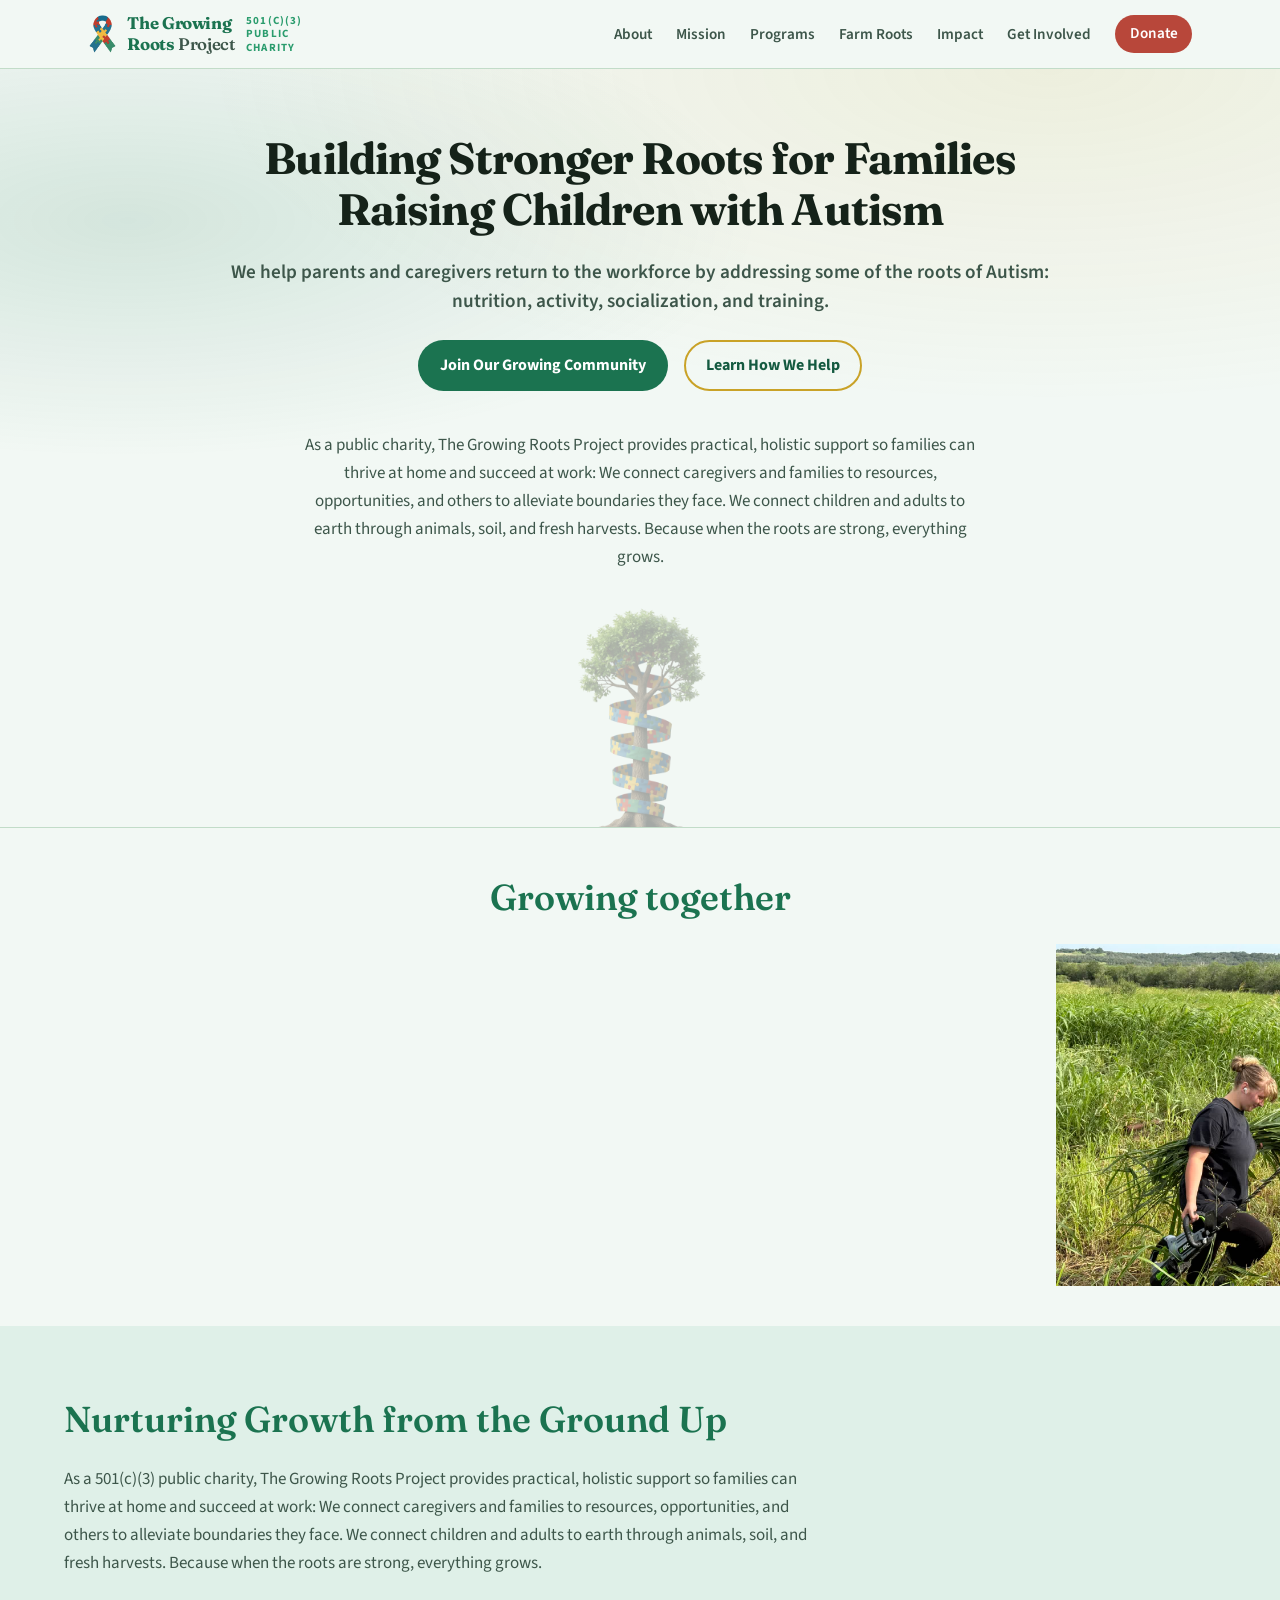
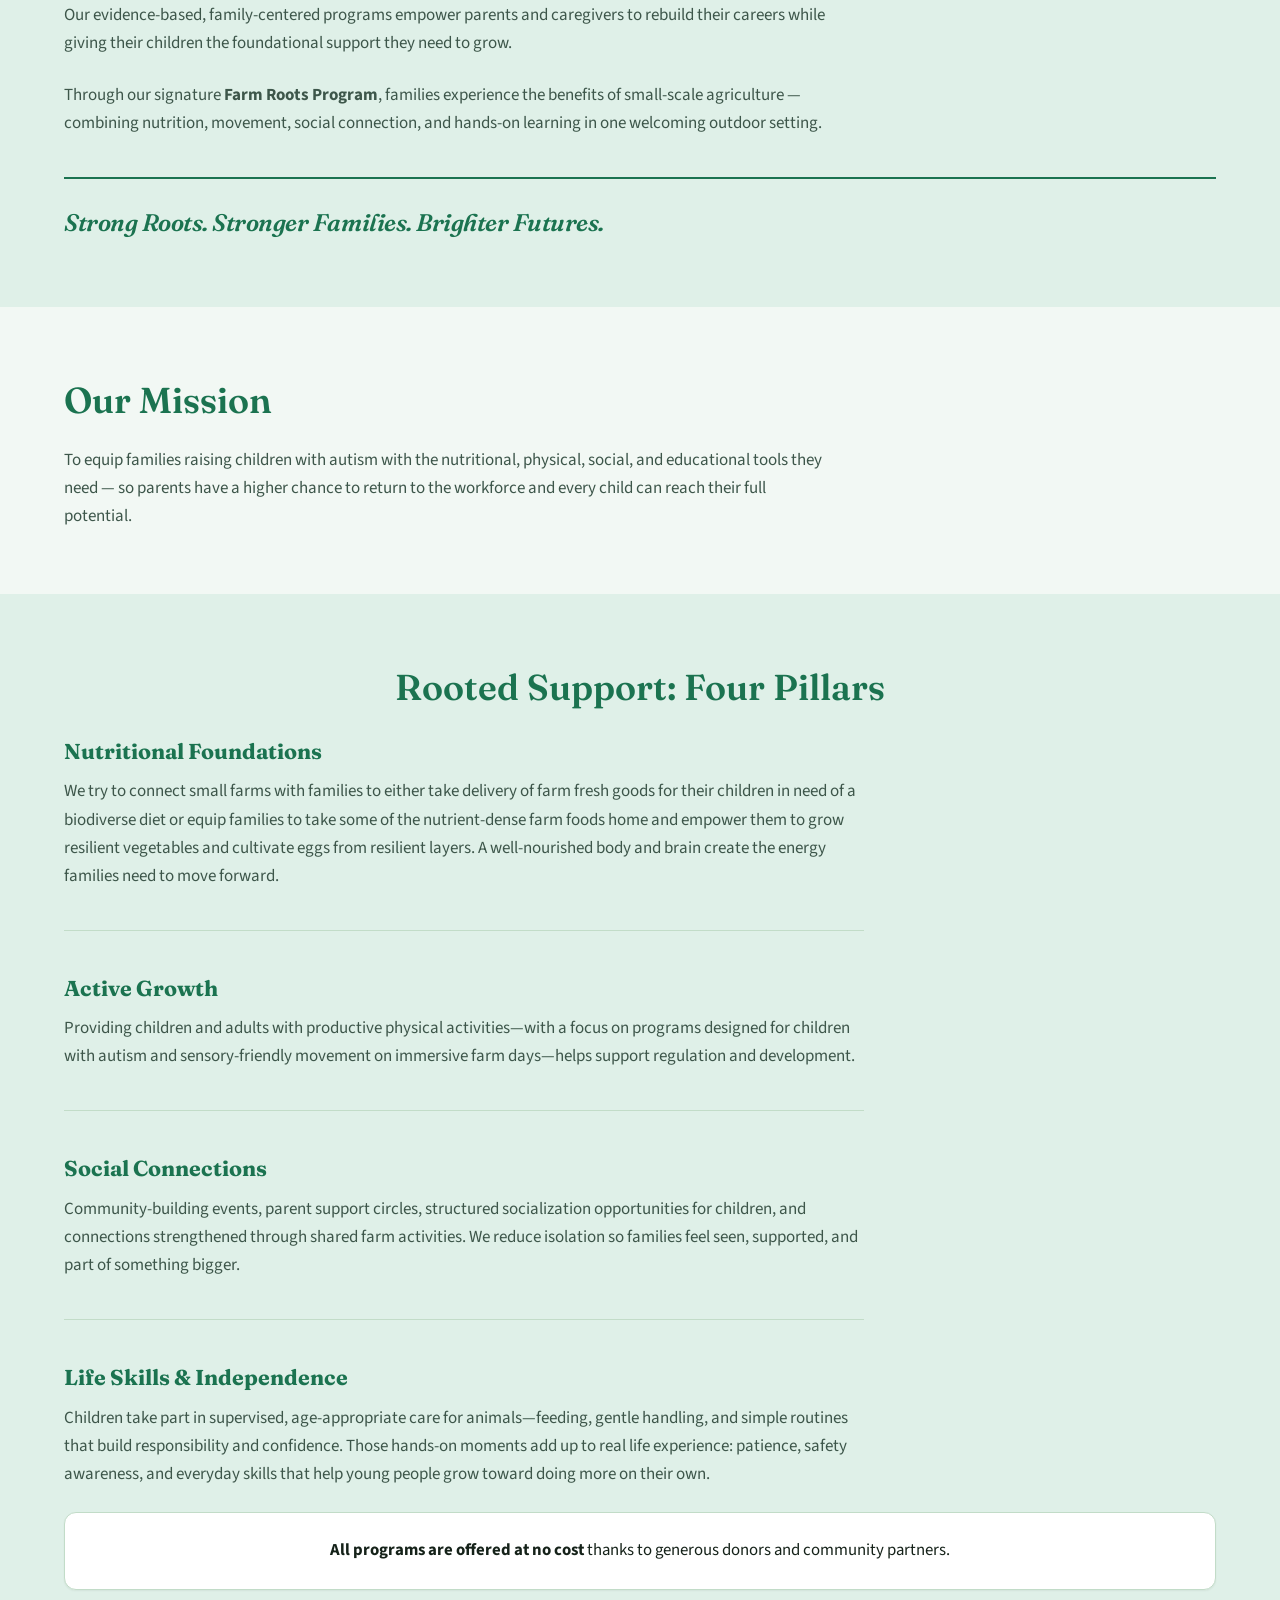
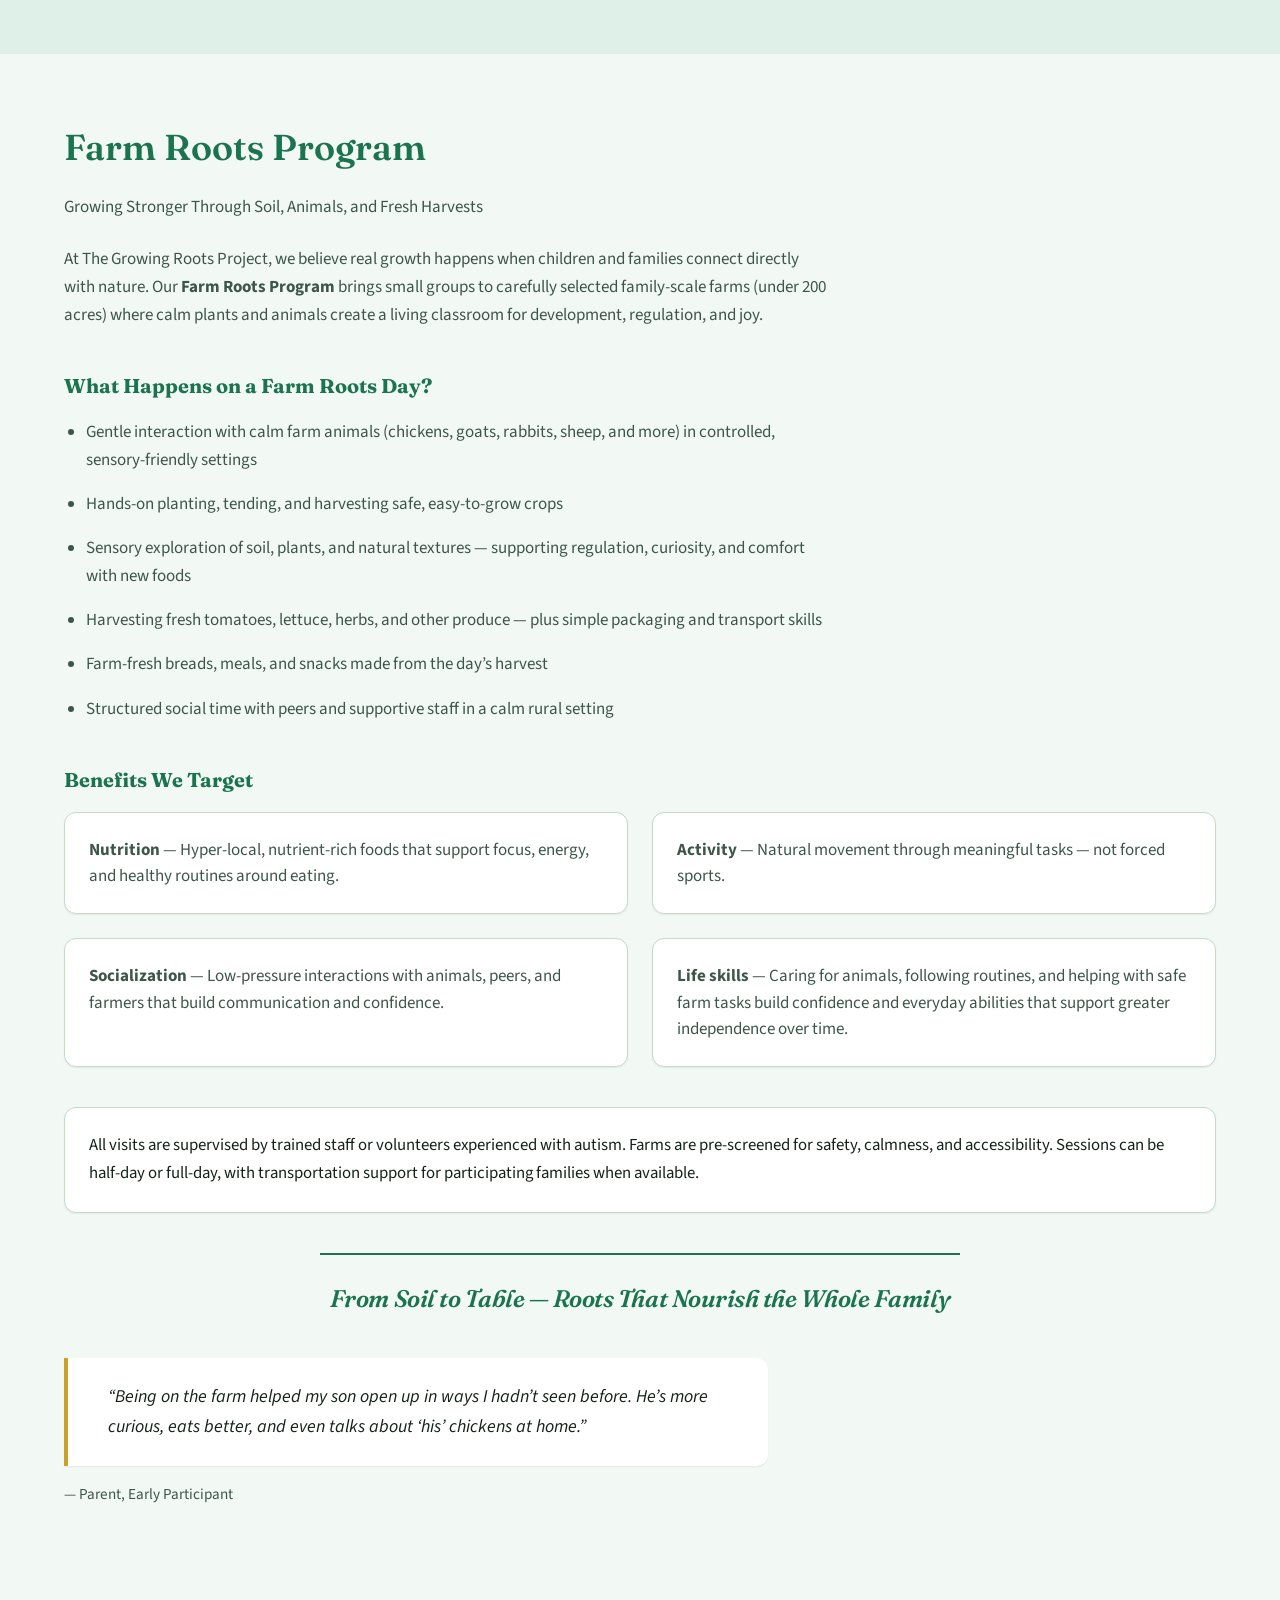
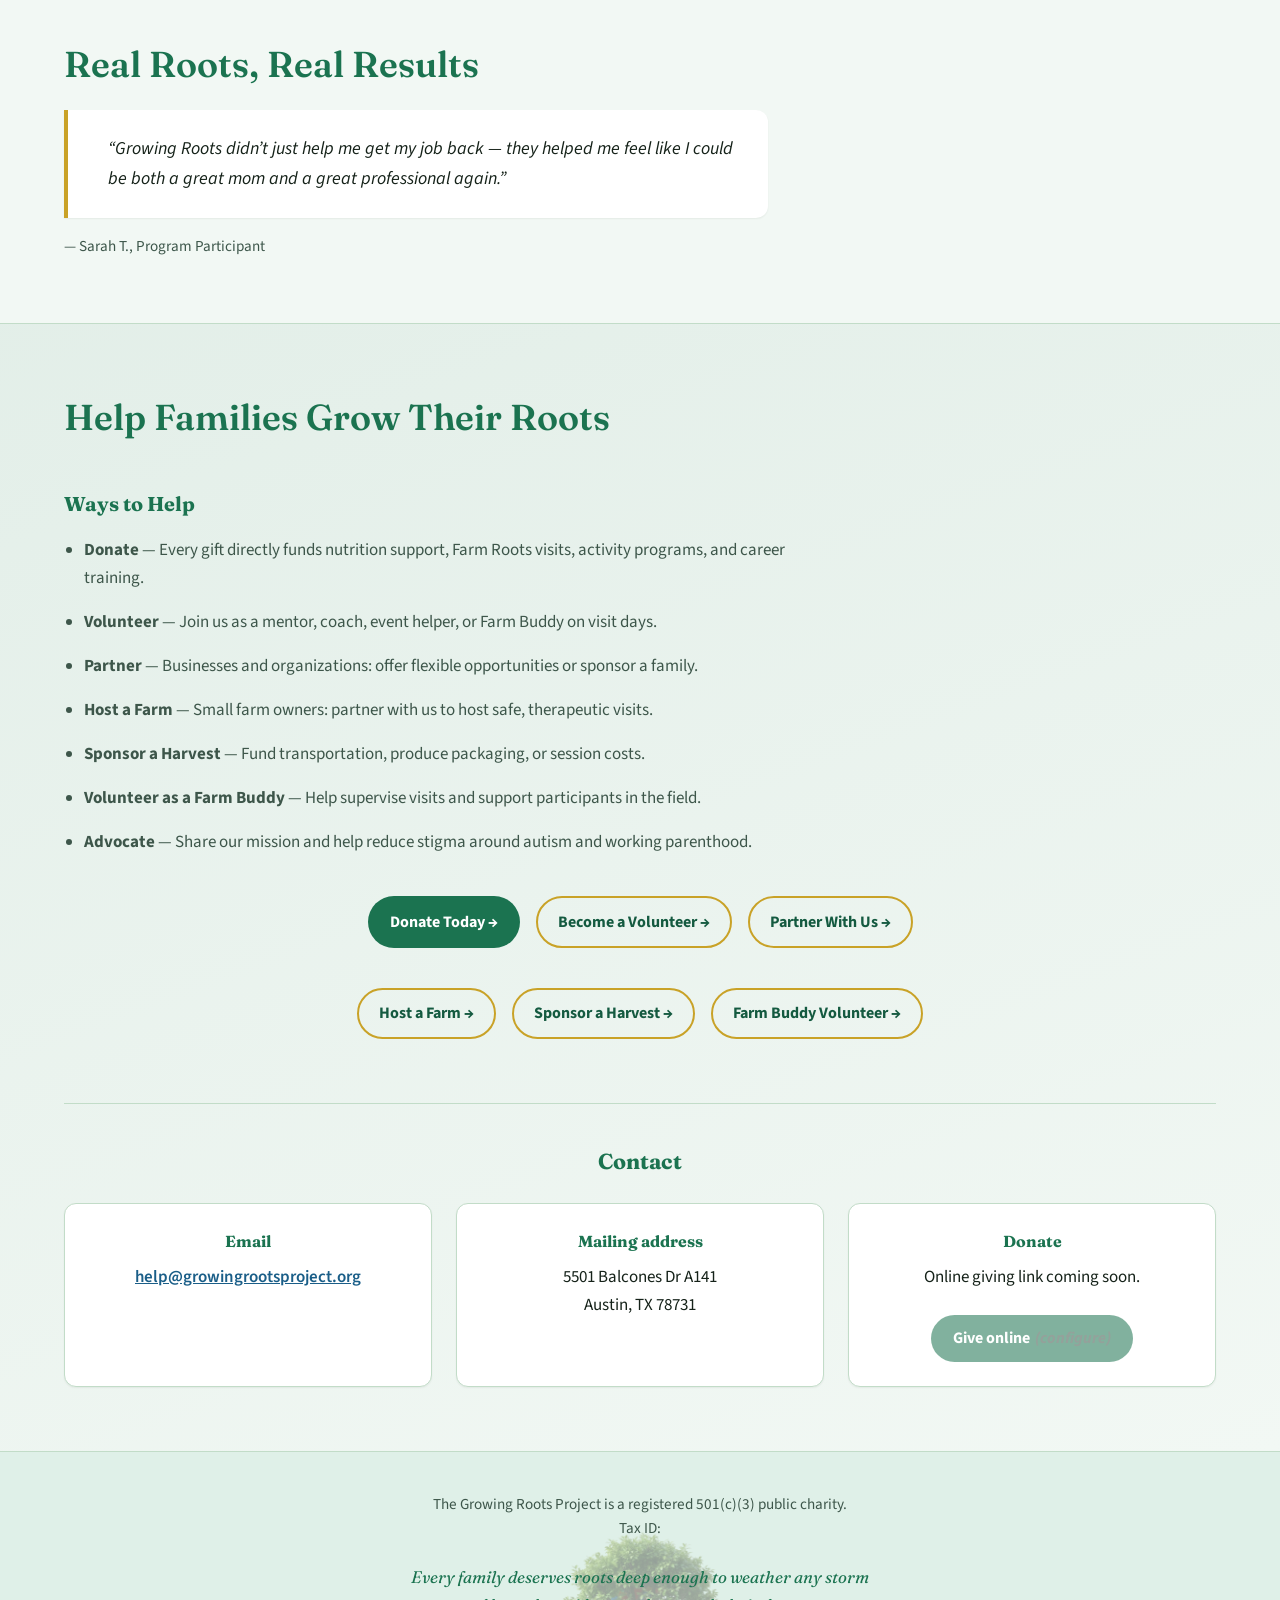
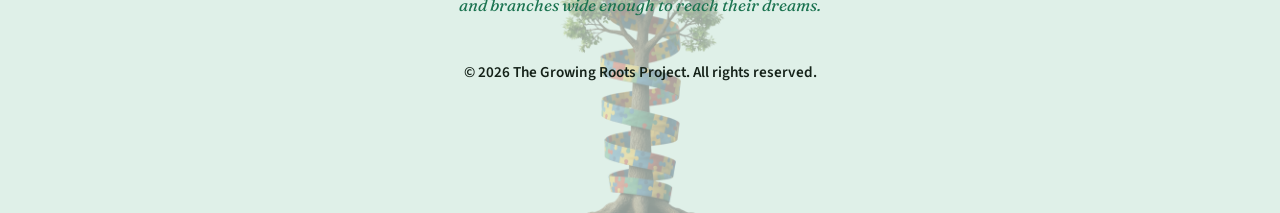
==== index.html @ b2428fd6 "better picture loading" ====
<!DOCTYPE html>
<html lang="en">
<head>
  <meta charset="utf-8">
  <meta name="viewport" content="width=device-width, initial-scale=1">
  <title>The Growing Roots Project — Strong roots for families raising children with autism</title>
  <meta name="description" content="501(c)(3) charity supporting families raising children with autism — workforce reentry, four pillars of care, and our Farm Roots Program on small family farms.">
  <meta property="og:title" content="The Growing Roots Project — Building Stronger Roots for Families">
  <meta property="og:description" content="Practical support for families: nutrition, activity, socialization, training — including Farm Roots days on caring small farms. When roots are strong, everything grows.">
  <meta property="og:type" content="website">
  <meta property="og:url" content="https://growingrootsproject.github.io/">
  <meta property="og:locale" content="en_US">
  <meta property="og:image" content="https://growingrootsproject.github.io/images/autism-awareness-ribbon.png">
  <meta name="twitter:card" content="summary_large_image">
  <meta name="twitter:image" content="https://growingrootsproject.github.io/images/autism-awareness-ribbon.png">
  <link rel="preconnect" href="https://fonts.googleapis.com">
  <link rel="preconnect" href="https://fonts.gstatic.com" crossorigin>
  <link href="https://fonts.googleapis.com/css2?family=Fraunces:opsz,wght@9..144,500;600;700&family=Source+Sans+3:wght@400;600;700&display=swap" rel="stylesheet">
  <link rel="stylesheet" href="css/styles.css">
</head>
<body>
  <header class="site-header">
    <div class="site-header__inner">
      <a class="logo" href="#top">
        <img class="logo__mark" src="images/autism-awareness-ribbon.png" alt="" decoding="async" />
        <span class="logo__brand">
          <span class="logo__text">
            <span class="logo__line">The Growing</span>
            <span class="logo__line">Roots <span class="logo__suffix">Project</span></span>
          </span>
          <span class="logo__eyebrow">501(c)(3)<br />public<br />charity</span>
        </span>
      </a>

      <button type="button" class="nav-toggle" aria-expanded="false" aria-controls="site-nav" id="nav-toggle">
        <span class="nav-toggle__bar" aria-hidden="true"></span>
        <span class="nav-toggle__bar" aria-hidden="true"></span>
        <span class="nav-toggle__bar" aria-hidden="true"></span>
        <span class="visually-hidden">Menu</span>
      </button>

      <nav class="site-nav" id="site-nav" aria-label="Primary">
        <ul class="site-nav__list">
          <li><a href="#about">About</a></li>
          <li><a href="#mission">Mission</a></li>
          <li><a href="#programs">Programs</a></li>
          <li><a href="#farm-roots">Farm Roots</a></li>
          <li><a href="#impact">Impact</a></li>
          <li><a href="#get-involved">Get Involved</a></li>
          <li><a class="site-nav__cta" href="#donate">Donate</a></li>
        </ul>
      </nav>
    </div>
  </header>

  <main id="main-content">
    <div id="top" tabindex="-1"></div>

    <section class="hero hero--texture" aria-labelledby="hero-heading">
      <div class="hero__inner hero__inner--wide">
        <h1 id="hero-heading">Building Stronger Roots for Families Raising Children with Autism</h1>
        <p class="hero__subhead">
          We help parents and caregivers return to the workforce by addressing some of the roots of Autism: nutrition, activity, socialization, and training.
        </p>
        <div class="hero__actions">
          <a class="button button--primary" href="#get-involved">Join Our Growing Community</a>
          <a class="button button--ghost" href="#programs">Learn How We Help</a>
        </div>
        <p class="hero__support">
          As a public charity, The Growing Roots Project provides practical, holistic support so families can thrive at home and succeed at work: We connect caregivers and families to resources, opportunities, and others to alleviate boundaries they face. We connect children and adults to earth through animals, soil, and fresh harvests. Because when the roots are strong, everything grows.
        </p>
      </div>
    </section>

    <section class="section section--showcase" id="showcase" aria-labelledby="showcase-heading">
      <div class="section__inner">
        <h2 id="showcase-heading" class="showcase__title">Growing together</h2>
      </div>
      <div class="showcase__marquee" role="region" aria-labelledby="showcase-heading">
        <div class="showcase__marquee-viewport">
          <div class="showcase__marquee-track">
            <div class="showcase__marquee-group">
              <figure class="showcase__item">
                <video
                  class="showcase__media"
                  playsinline
                  muted
                  loop
                  autoplay
                  preload="metadata"
                  aria-label="A caregiver pets a small black-and-white calf at a feeding trough on a farm, with a pond and trees in the background."
                >
                  <source src="images/output2.mp4" type="video/mp4" />
                </video>
              </figure>
              <figure class="showcase__item">
                <video
                  class="showcase__media"
                  playsinline
                  muted
                  loop
                  autoplay
                  preload="metadata"
                  aria-label="A young goat stretches while drinking from a bottle held by a caregiver on a farm, with grass, a pool, fencing, and other goats nearby."
                >
                  <source src="images/happy-goat.mp4" type="video/mp4" />
                </video>
              </figure>
              <figure class="showcase__item">
                <video
                  class="showcase__media"
                  playsinline
                  muted
                  loop
                  autoplay
                  preload="metadata"
                  aria-label="A child and an adult holding hands while walking through tall grass in an open field."
                >
                  <source src="images/showcase-1.mp4" type="video/mp4" />
                </video>
              </figure>
              <figure class="showcase__item">
                <img
                  src="images/showcase-3.jpeg"
                  alt="A person carrying harvested crops and tools while walking through a green field."
                  loading="lazy"
                  decoding="async"
                />
              </figure>
              <figure class="showcase__item">
                <video
                  class="showcase__media"
                  playsinline
                  muted
                  loop
                  autoplay
                  preload="metadata"
                  aria-label="An adult and a young child walking together on a dirt path through trees on a sunny day."
                >
                  <source src="images/showcase-2.mp4" type="video/mp4" />
                </video>
              </figure>
            </div>
            <div class="showcase__marquee-group" aria-hidden="true">
              <figure class="showcase__item">
                <video class="showcase__media" playsinline muted loop autoplay preload="metadata" aria-hidden="true">
                  <source src="images/output2.mp4" type="video/mp4" />
                </video>
              </figure>
              <figure class="showcase__item">
                <video class="showcase__media" playsinline muted loop autoplay preload="metadata" aria-hidden="true">
                  <source src="images/happy-goat.mp4" type="video/mp4" />
                </video>
              </figure>
              <figure class="showcase__item">
                <video class="showcase__media" playsinline muted loop autoplay preload="metadata" aria-hidden="true">
                  <source src="images/showcase-1.mp4" type="video/mp4" />
                </video>
              </figure>
              <figure class="showcase__item">
                <img src="images/showcase-3.jpeg" alt="" loading="lazy" decoding="async" />
              </figure>
              <figure class="showcase__item">
                <video class="showcase__media" playsinline muted loop autoplay preload="metadata" aria-hidden="true">
                  <source src="images/showcase-2.mp4" type="video/mp4" />
                </video>
              </figure>
            </div>
          </div>
        </div>
      </div>
    </section>

    <section class="section section--muted" id="about" aria-labelledby="about-heading">
      <div class="section__inner">
        <h2 id="about-heading">Nurturing Growth from the Ground Up</h2>
        <div class="prose">
          <p>
            As a 501(c)(3) public charity, The Growing Roots Project provides practical, holistic support so families can thrive at home and succeed at work: We connect caregivers and families to resources, opportunities, and others to alleviate boundaries they face. We connect children and adults to earth through animals, soil, and fresh harvests. Because when the roots are strong, everything grows.
          </p>
          <p>
            Our evidence-based, family-centered programs empower parents and caregivers to rebuild their careers while giving their children the foundational support they need to grow.
          </p>
          <p>
            Through our signature <strong>Farm Roots Program</strong>, families experience the benefits of small-scale agriculture — combining nutrition, movement, social connection, and hands-on learning in one welcoming outdoor setting.
          </p>
        </div>
        <p class="tagline">Strong Roots. Stronger Families. Brighter Futures.</p>
      </div>
    </section>

    <section class="section" id="mission" aria-labelledby="mission-heading">
      <div class="section__inner">
        <h2 id="mission-heading">Our Mission</h2>
        <div class="prose">
          <p>
            To equip families raising children with autism with the nutritional, physical, social, and educational tools they need — so parents have a higher chance to return to the workforce and every child can reach their full potential.
          </p>
        </div>
      </div>
    </section>

    <section class="section section--muted" id="programs" aria-labelledby="programs-heading">
      <div class="section__inner">
        <h2 id="programs-heading">Rooted Support: Four Pillars</h2>

        <article class="pillar" aria-labelledby="pillar-nutrition">
          <h3 id="pillar-nutrition">Nutritional Foundations</h3>
          <p>
            We try to connect small farms with families to either take delivery of farm fresh goods for their children in need of a biodiverse diet or equip families to take some of the nutrient-dense farm foods home and empower them to grow resilient vegetables and cultivate eggs from resilient layers. A well-nourished body and brain create the energy families need to move forward.
          </p>
        </article>

        <article class="pillar" aria-labelledby="pillar-active">
          <h3 id="pillar-active">Active Growth</h3>
          <p>
            Providing children and adults with productive physical activities—with a focus on programs designed for children with autism and sensory-friendly movement on immersive farm days—helps support regulation and development.
          </p>
        </article>

        <article class="pillar" aria-labelledby="pillar-social">
          <h3 id="pillar-social">Social Connections</h3>
          <p>
            Community-building events, parent support circles, structured socialization opportunities for children, and connections strengthened through shared farm activities. We reduce isolation so families feel seen, supported, and part of something bigger.
          </p>
        </article>

        <article class="pillar" aria-labelledby="pillar-life-skills">
          <h3 id="pillar-life-skills">Life Skills &amp; Independence</h3>
          <p>
            Children take part in supervised, age-appropriate care for animals—feeding, gentle handling, and simple routines that build responsibility and confidence. Those hands-on moments add up to real life experience: patience, safety awareness, and everyday skills that help young people grow toward doing more on their own.
          </p>
        </article>

        <div class="callout callout--accent callout--centered" role="note">
          <p class="callout__lede"><strong>All programs are offered at no cost</strong> thanks to generous donors and community partners.</p>
        </div>
      </div>
    </section>

    <section class="section" id="farm-roots" aria-labelledby="farm-roots-heading">
      <div class="section__inner">
        <h2 id="farm-roots-heading">Farm Roots Program</h2>
        <p class="section__intro section__intro--tight">Growing Stronger Through Soil, Animals, and Fresh Harvests</p>

        <div class="prose">
          <p>
            At The Growing Roots Project, we believe real growth happens when children and families connect directly with nature. Our <strong>Farm Roots Program</strong> brings small groups to carefully selected family-scale farms (under 200 acres) where calm plants and animals create a living classroom for development, regulation, and joy.
          </p>
        </div>

        <h3 class="ways-heading" id="farm-day-heading">What Happens on a Farm Roots Day?</h3>
        <ul class="program-list">
          <li>Gentle interaction with calm farm animals (chickens, goats, rabbits, sheep, and more) in controlled, sensory-friendly settings</li>
          <li>Hands-on planting, tending, and harvesting safe, easy-to-grow crops</li>
          <li>Sensory exploration of soil, plants, and natural textures — supporting regulation, curiosity, and comfort with new foods</li>
          <li>Harvesting fresh tomatoes, lettuce, herbs, and other produce — plus simple packaging and transport skills</li>
          <li>Farm-fresh breads, meals, and snacks made from the day’s harvest</li>
          <li>Structured social time with peers and supportive staff in a calm rural setting</li>
        </ul>

        <h3 class="ways-heading" id="farm-benefits-heading">Benefits We Target</h3>
        <ul class="benefits-grid" aria-label="Farm Roots benefits by pillar">
          <li class="benefits-grid__item"><strong>Nutrition</strong> — Hyper-local, nutrient-rich foods that support focus, energy, and healthy routines around eating.</li>
          <li class="benefits-grid__item"><strong>Activity</strong> — Natural movement through meaningful tasks — not forced sports.</li>
          <li class="benefits-grid__item"><strong>Socialization</strong> — Low-pressure interactions with animals, peers, and farmers that build communication and confidence.</li>
          <li class="benefits-grid__item"><strong>Life skills</strong> — Caring for animals, following routines, and helping with safe farm tasks build confidence and everyday abilities that support greater independence over time.</li>
        </ul>

        <div class="callout callout--accent" role="note">
          <p class="callout__lede">All visits are supervised by trained staff or volunteers experienced with autism. Farms are pre-screened for safety, calmness, and accessibility. Sessions can be half-day or full-day, with transportation support for participating families when available.</p>
        </div>

        <p class="tagline tagline--program">From Soil to Table — Roots That Nourish the Whole Family</p>

        <figure class="testimonial testimonial--spaced">
          <blockquote>
            <p>“Being on the farm helped my son open up in ways I hadn’t seen before. He’s more curious, eats better, and even talks about ‘his’ chickens at home.”</p>
          </blockquote>
          <figcaption class="testimonial__cite">— Parent, Early Participant</figcaption>
        </figure>
      </div>
    </section>

    <section class="section" id="impact" aria-labelledby="impact-heading">
      <div class="section__inner">
        <h2 id="impact-heading">Real Roots, Real Results</h2>

        <figure class="testimonial">
          <blockquote>
            <p>“Growing Roots didn’t just help me get my job back — they helped me feel like I could be both a great mom and a great professional again.”</p>
          </blockquote>
          <figcaption class="testimonial__cite">— Sarah T., Program Participant</figcaption>
        </figure>
      </div>
    </section>

    <section class="section section--cta" id="get-involved" aria-labelledby="involved-heading">
      <div class="section__inner">
        <h2 id="involved-heading">Help Families Grow Their Roots</h2>

        <h3 class="ways-heading" id="ways-to-help">Ways to Help</h3>
        <ul class="ways-list">
          <li><strong>Donate</strong> — Every gift directly funds nutrition support, Farm Roots visits, activity programs, and career training.</li>
          <li><strong>Volunteer</strong> — Join us as a mentor, coach, event helper, or Farm Buddy on visit days.</li>
          <li><strong>Partner</strong> — Businesses and organizations: offer flexible opportunities or sponsor a family.</li>
          <li><strong>Host a Farm</strong> — Small farm owners: partner with us to host safe, therapeutic visits.</li>
          <li><strong>Sponsor a Harvest</strong> — Fund transportation, produce packaging, or session costs.</li>
          <li><strong>Volunteer as a Farm Buddy</strong> — Help supervise visits and support participants in the field.</li>
          <li><strong>Advocate</strong> — Share our mission and help reduce stigma around autism and working parenthood.</li>
        </ul>

        <div class="cta-row" role="group" aria-label="Primary get involved actions">
          <a class="button button--primary" href="#donate">Donate Today →</a>
          <a class="button button--ghost" href="mailto:help@growingrootsproject.org?subject=Volunteer%20inquiry">Become a Volunteer →</a>
          <a class="button button--ghost" href="mailto:help@growingrootsproject.org?subject=Partnership%20inquiry">Partner With Us →</a>
        </div>

        <div class="cta-row cta-row--farm" role="group" aria-label="Farm program actions">
          <a class="button button--ghost" href="mailto:help@growingrootsproject.org?subject=Host%20a%20Farm">Host a Farm →</a>
          <a class="button button--ghost" href="mailto:help@growingrootsproject.org?subject=Sponsor%20a%20Harvest">Sponsor a Harvest →</a>
          <a class="button button--ghost" href="mailto:help@growingrootsproject.org?subject=Farm%20Buddy%20volunteer">Farm Buddy Volunteer →</a>
        </div>

        <div class="contact-block" id="contact" aria-labelledby="contact-heading">
          <h3 id="contact-heading" class="contact-block__title">Contact</h3>
          <div class="contact-grid">
            <div class="contact-card">
              <h4 class="contact-card__title">Email</h4>
              <p><a href="mailto:help@growingrootsproject.org">help@growingrootsproject.org</a></p>
            </div>
            <div class="contact-card">
              <h4 class="contact-card__title">Mailing address</h4>
              <p>5501 Balcones Dr A141<br>Austin, TX 78731</p>
            </div>
            <div class="contact-card" id="donate">
              <h4 class="contact-card__title">Donate</h4>
              <p>Online giving link coming soon.</p>
              <button type="button" class="button button--primary" disabled>Give online <span class="placeholder-inline">(configure)</span></button>
            </div>
          </div>
        </div>
      </div>
    </section>
  </main>

  <footer class="site-footer">
    <div class="site-footer__inner">
      <p class="site-footer__mission">
        The Growing Roots Project is a registered 501(c)(3) public charity.<br />
        Tax ID:
      </p>
      <p class="site-footer__closing">
        Every family deserves roots deep enough to weather any storm<br />
        and branches wide enough to reach their dreams.
      </p>
      <p class="site-footer__brand">&copy; <span id="footer-year"></span> The Growing Roots Project. All rights reserved.</p>
    </div>
  </footer>

  <script src="js/main.js" defer></script>
</body>
</html>
---- css/styles.css ----
/* Growing Roots Project — global styles */
:root {
  --color-bg: #f2f8f4;
  --color-surface: #ffffff;
  --color-muted: #dff0e8;
  --color-ink: #152219;
  --color-ink-soft: #3d564a;
  --color-green: #1b7350;
  --color-green-soft: #2a9c6d;
  --color-green-dark: #145a40;
  --color-accent: #c9a227;
  --color-accent-soft: #e8d78a;
  --color-link: #1a5e88;
  --color-link-hover: #13486a;
  --color-donate: #b8473a;
  --color-donate-hover: #96382e;
  --color-border: #c2dcc8;
  --shadow-sm: 0 1px 2px rgba(21, 34, 25, 0.06);
  --shadow-md: 0 8px 24px rgba(21, 34, 25, 0.09);
  --radius: 12px;
  --radius-sm: 8px;
  --font-display: "Fraunces", Georgia, "Times New Roman", serif;
  --font-body: "Source Sans 3", system-ui, -apple-system, Segoe UI, Roboto, sans-serif;
  --space-xs: 0.5rem;
  --space-sm: 1rem;
  --space-md: 1.5rem;
  --space-lg: 2.5rem;
  --space-xl: 4rem;
  --max-width: 72rem;
  --header-h: 4.25rem;
}

*,
*::before,
*::after {
  box-sizing: border-box;
}

html {
  scroll-behavior: smooth;
}

@media (prefers-reduced-motion: reduce) {
  html {
    scroll-behavior: auto;
  }
}

body {
  margin: 0;
  font-family: var(--font-body);
  font-size: 1.0625rem;
  line-height: 1.65;
  color: var(--color-ink);
  background: var(--color-bg);
}

img {
  max-width: 100%;
  height: auto;
}

:focus {
  outline: none;
}

:focus-visible {
  outline: 3px solid var(--color-green-soft);
  outline-offset: 3px;
}

.visually-hidden {
  position: absolute;
  width: 1px;
  height: 1px;
  padding: 0;
  margin: -1px;
  overflow: hidden;
  clip: rect(0, 0, 0, 0);
  white-space: nowrap;
  border: 0;
}

/* Header */
.site-header {
  position: sticky;
  top: 0;
  z-index: 50;
  background: rgba(242, 248, 244, 0.94);
  backdrop-filter: blur(10px);
  border-bottom: 1px solid var(--color-border);
}

.site-header__inner {
  max-width: var(--max-width);
  margin: 0 auto;
  padding: 0 var(--space-md);
  min-height: var(--header-h);
  display: flex;
  align-items: center;
  justify-content: space-between;
  gap: var(--space-md);
}

.logo {
  display: inline-flex;
  align-items: center;
  gap: 0.65rem;
  font-family: var(--font-display);
  font-weight: 700;
  font-size: 1.05rem;
  color: var(--color-green);
  text-decoration: none;
  letter-spacing: -0.02em;
  min-width: 0;
}

.logo__mark {
  height: 2.5rem;
  width: auto;
  max-width: 3.75rem;
  flex-shrink: 0;
  display: block;
  object-fit: contain;
}

.logo__brand {
  display: flex;
  align-items: center;
  flex-wrap: wrap;
  gap: 0.35rem 0.65rem;
  min-width: 0;
}

.logo__text {
  display: flex;
  flex-direction: column;
  line-height: 1.18;
  gap: 0.08rem;
}

.logo__line {
  display: block;
}

.logo__suffix {
  font-weight: 600;
  color: var(--color-ink-soft);
}

.logo__eyebrow {
  font-family: var(--font-body);
  font-size: 0.6875rem;
  font-weight: 700;
  letter-spacing: 0.1em;
  text-transform: uppercase;
  color: var(--color-green-soft);
  line-height: 1.2;
  width: max-content;
  max-width: 10rem;
}

@media (max-width: 26rem) {
  .logo__mark {
    height: 2.25rem;
    max-width: 3.35rem;
  }

  .logo {
    font-size: 0.95rem;
    gap: 0.5rem;
  }

  .logo__brand {
    flex-direction: column;
    align-items: flex-start;
    gap: 0.2rem;
  }

  .logo__eyebrow {
    max-width: none;
    font-size: 0.65rem;
  }
}

.nav-toggle {
  display: none;
  flex-direction: column;
  justify-content: center;
  gap: 5px;
  width: 2.75rem;
  height: 2.75rem;
  padding: 0;
  border: 0;
  background: transparent;
  cursor: pointer;
  border-radius: var(--radius-sm);
}

.nav-toggle__bar {
  display: block;
  height: 2px;
  width: 1.5rem;
  background: var(--color-ink);
  border-radius: 1px;
}

.site-nav__list {
  list-style: none;
  margin: 0;
  padding: 0;
  display: flex;
  flex-wrap: wrap;
  align-items: center;
  gap: var(--space-sm) var(--space-md);
}

.site-nav a {
  color: var(--color-ink-soft);
  text-decoration: none;
  font-weight: 600;
  font-size: 0.95rem;
}

.site-nav a:hover {
  color: var(--color-link);
}

.site-nav__cta {
  display: inline-block;
  padding: 0.4rem 0.9rem;
  background: var(--color-donate);
  color: #fff !important;
  border-radius: 999px;
}

.site-nav__cta:hover {
  background: var(--color-donate-hover);
  color: #fff !important;
}

@media (max-width: 52rem) {
  .nav-toggle {
    display: flex;
  }

  .site-nav {
    position: fixed;
    inset: var(--header-h) 0 auto 0;
    background: var(--color-surface);
    border-bottom: 1px solid var(--color-border);
    box-shadow: var(--shadow-md);
    max-height: 0;
    overflow: hidden;
    transition: max-height 0.35s ease;
  }

  .site-nav.is-open {
    max-height: min(70vh, 24rem);
    overflow-y: auto;
  }

  .site-nav__list {
    flex-direction: column;
    align-items: stretch;
    padding: var(--space-md);
    gap: var(--space-sm);
  }

  .site-nav__cta {
    text-align: center;
  }
}

/* Hero */
.hero {
  padding: var(--space-xl) var(--space-md) var(--space-lg);
}

.hero--texture {
  position: relative;
  isolation: isolate;
  overflow: hidden;
  padding-bottom: calc(var(--space-xl) + clamp(6rem, 18vw, 12rem));
  background:
    radial-gradient(120% 80% at 82% 0%, rgba(201, 162, 39, 0.11), transparent 55%),
    radial-gradient(95% 60% at 10% 20%, rgba(27, 115, 80, 0.14), transparent 52%),
    var(--color-bg);
  border-bottom: 1px solid var(--color-border);
}

.hero--texture::after {
  content: "";
  position: absolute;
  left: 50%;
  bottom: 0;
  transform: translateX(-50%);
  width: min(48rem, 100%);
  height: clamp(8rem, 22vw, 14rem);
  background: url("../images/growing-tree.png") no-repeat center bottom / contain;
  opacity: 0.32;
  z-index: 0;
  pointer-events: none;
}

.hero__inner {
  position: relative;
  z-index: 1;
  max-width: 40rem;
  margin-inline: auto;
}

.hero__inner--wide {
  max-width: 52rem;
  margin-inline: auto;
  text-align: center;
}

.hero__subhead {
  margin: 0 0 var(--space-md);
  font-size: 1.2rem;
  font-weight: 600;
  color: var(--color-ink-soft);
  line-height: 1.5;
}

.hero__support {
  margin: var(--space-lg) auto 0;
  max-width: 42rem;
  font-size: 1.0625rem;
  color: var(--color-ink-soft);
  line-height: 1.65;
}

.eyebrow {
  margin: 0 0 var(--space-sm);
  font-size: 0.8125rem;
  font-weight: 700;
  letter-spacing: 0.12em;
  text-transform: uppercase;
  color: var(--color-green-soft);
}

.hero h1 {
  font-family: var(--font-display);
  font-size: clamp(2rem, 5vw, 2.75rem);
  font-weight: 700;
  line-height: 1.15;
  color: var(--color-ink);
  margin: 0 0 var(--space-md);
  letter-spacing: -0.02em;
}

.hero__actions {
  display: flex;
  flex-wrap: wrap;
  gap: var(--space-sm);
  justify-content: center;
}

/* Prose & tagline */
.prose {
  max-width: 48rem;
}

.prose p {
  margin: 0 0 var(--space-md);
  color: var(--color-ink-soft);
}

.prose p:last-child {
  margin-bottom: 0;
}

.prose a {
  color: var(--color-link);
  font-weight: 600;
}

.prose a:hover {
  color: var(--color-link-hover);
}

.tagline {
  margin: var(--space-lg) 0 0;
  padding: var(--space-md) 0 0;
  border-top: 2px solid var(--color-green);
  font-family: var(--font-display);
  font-size: clamp(1.25rem, 2.5vw, 1.5rem);
  font-weight: 600;
  font-style: italic;
  color: var(--color-green);
  letter-spacing: -0.02em;
}

.tagline--program {
  margin-top: var(--space-lg);
  text-align: center;
  max-width: 40rem;
  margin-left: auto;
  margin-right: auto;
}

/* Farm Roots — lists & benefits */
.program-list {
  margin: 0 0 var(--space-lg);
  padding-left: 1.35rem;
  max-width: 48rem;
  color: var(--color-ink-soft);
}

.program-list li {
  margin-bottom: var(--space-sm);
}

.program-list li:last-child {
  margin-bottom: 0;
}

.benefits-grid {
  list-style: none;
  margin: 0 0 var(--space-lg);
  padding: 0;
  display: grid;
  gap: var(--space-md);
  grid-template-columns: 1fr;
}

@media (min-width: 40rem) {
  .benefits-grid {
    grid-template-columns: repeat(2, 1fr);
  }
}

.benefits-grid__item {
  margin: 0;
  padding: var(--space-md);
  background: var(--color-surface);
  border: 1px solid var(--color-border);
  border-radius: var(--radius);
  box-shadow: var(--shadow-sm);
  color: var(--color-ink-soft);
  line-height: 1.55;
}

/* Program pillars */
.pillar {
  margin: 0 0 var(--space-lg);
  padding: 0 0 var(--space-lg);
  border-bottom: 1px solid var(--color-border);
  max-width: 50rem;
}

.pillar:last-of-type {
  border-bottom: 0;
  margin-bottom: var(--space-md);
  padding-bottom: 0;
}

.pillar h3 {
  margin: 0 0 var(--space-xs);
  font-family: var(--font-display);
  font-size: 1.35rem;
  color: var(--color-green);
}

.pillar p {
  margin: 0;
  color: var(--color-ink-soft);
}

.callout--accent {
  background: rgba(27, 115, 80, 0.09);
  border-color: rgba(27, 115, 80, 0.22);
  margin-top: var(--space-md);
}

.callout--centered {
  text-align: center;
}

.callout__lede {
  margin: 0;
  font-size: 1.05rem;
  color: var(--color-ink);
}

/* Impact stats */
.stat-list {
  list-style: none;
  margin: 0 0 var(--space-lg);
  padding: 0;
  display: grid;
  gap: var(--space-sm) var(--space-lg);
  grid-template-columns: 1fr;
}

@media (min-width: 40rem) {
  .stat-list {
    grid-template-columns: repeat(2, 1fr);
  }
}

.stat-list li {
  margin: 0;
  padding: var(--space-md);
  background: var(--color-surface);
  border: 1px solid var(--color-border);
  border-radius: var(--radius);
  box-shadow: var(--shadow-sm);
  color: var(--color-ink-soft);
  line-height: 1.5;
}

.stat-list__value {
  display: block;
  font-family: var(--font-display);
  font-size: 2rem;
  font-weight: 700;
  color: var(--color-green);
  line-height: 1.2;
  margin-bottom: 0.25rem;
}

.stat-list__item--text {
  grid-column: 1 / -1;
  font-weight: 600;
  color: var(--color-ink);
}

/* Testimonial */
.testimonial {
  margin: 0;
  max-width: 44rem;
}

.testimonial blockquote {
  margin: 0;
  padding: var(--space-md) var(--space-md) var(--space-md) var(--space-lg);
  border-left: 4px solid var(--color-accent);
  background: var(--color-surface);
  border-radius: 0 var(--radius) var(--radius) 0;
  box-shadow: var(--shadow-sm);
}

.testimonial blockquote p {
  margin: 0;
  font-size: 1.125rem;
  font-style: italic;
  color: var(--color-ink);
}

.testimonial__cite {
  margin: var(--space-sm) 0 0;
  font-size: 0.95rem;
  font-style: normal;
  color: var(--color-ink-soft);
}

.testimonial--spaced {
  margin-top: var(--space-lg);
}

/* Get involved */
.ways-heading {
  margin: var(--space-lg) 0 var(--space-sm);
  font-family: var(--font-display);
  font-size: 1.25rem;
  color: var(--color-green);
}

.ways-list {
  margin: 0 0 var(--space-lg);
  padding-left: 1.25rem;
  max-width: 48rem;
  color: var(--color-ink-soft);
}

.ways-list li {
  margin-bottom: var(--space-sm);
}

.ways-list li:last-child {
  margin-bottom: 0;
}

.cta-row {
  display: flex;
  flex-wrap: wrap;
  gap: var(--space-sm);
  justify-content: center;
  margin-bottom: var(--space-xl);
}

.cta-row--farm {
  margin-top: calc(var(--space-md) * -1);
  margin-bottom: var(--space-xl);
}

.contact-block {
  margin-top: var(--space-md);
  padding-top: var(--space-lg);
  border-top: 1px solid var(--color-border);
}

.contact-block__title {
  margin: 0 0 var(--space-md);
  font-family: var(--font-display);
  font-size: 1.35rem;
  color: var(--color-green);
  text-align: center;
}

@media (max-width: 52rem) {
  .site-nav.is-open {
    max-height: min(75vh, 30rem);
  }
}

/* Sections */
.section {
  padding: var(--space-xl) var(--space-md);
}

.section--muted {
  background: var(--color-muted);
}

.section--cta {
  background: linear-gradient(160deg, rgba(27, 115, 80, 0.07), var(--color-bg));
  border-top: 1px solid var(--color-border);
}

.section--showcase {
  padding-top: var(--space-lg);
  padding-bottom: var(--space-lg);
}

.section--showcase .section__inner {
  margin-bottom: var(--space-sm);
}

.section--showcase .showcase__title {
  margin-bottom: 0;
  text-align: center;
}

/* Showcase — full-bleed infinite marquee */
.showcase__marquee {
  width: 100vw;
  max-width: 100vw;
  margin-left: calc(50% - 50vw);
  margin-right: calc(50% - 50vw);
}

.showcase__marquee-viewport {
  overflow: hidden;
}

.showcase__marquee-track {
  display: flex;
  flex-direction: row;
  flex-wrap: nowrap;
  width: max-content;
  gap: 0;
  animation: showcaseMarquee 38s linear infinite;
}

.showcase__marquee-group {
  display: flex;
  flex-direction: row;
  flex-wrap: nowrap;
  flex-shrink: 0;
  gap: 0;
}

.showcase__item {
  flex: 0 0 auto;
  margin: 0;
  padding: 0;
  overflow: hidden;
  width: clamp(11rem, 28vw, 22rem);
  height: clamp(12rem, 38vh, 28rem);
  display: flex;
  align-items: center;
  justify-content: center;
  min-height: 0;
  min-width: 0;
}

.showcase__item img,
.showcase__item video {
  width: 100%;
  height: 100%;
  object-fit: cover;
  object-position: center;
  display: block;
  min-width: 0;
  min-height: 0;
}

@keyframes showcaseMarquee {
  from {
    transform: translateX(0);
  }
  to {
    transform: translateX(-50%);
  }
}

@media (prefers-reduced-motion: reduce) {
  .showcase__marquee-track {
    animation: none;
  }

  .showcase__marquee-group[aria-hidden="true"] {
    display: none;
  }

  .showcase__marquee-viewport {
    overflow-x: auto;
    -webkit-overflow-scrolling: touch;
    overscroll-behavior-x: contain;
  }
}

.section__inner {
  max-width: var(--max-width);
  margin: 0 auto;
}

.section__inner--split {
  display: grid;
  gap: var(--space-lg);
}

@media (min-width: 48rem) {
  .section__inner--split {
    grid-template-columns: 1.4fr 1fr;
    align-items: start;
  }
}

.section h2 {
  font-family: var(--font-display);
  font-size: clamp(1.75rem, 3.5vw, 2.25rem);
  font-weight: 600;
  margin: 0 0 var(--space-sm);
  color: var(--color-green);
}

#programs-heading {
  text-align: center;
}

.section__head {
  margin-bottom: var(--space-md);
}

.section__intro {
  max-width: 46rem;
  margin: 0 0 var(--space-lg);
  color: var(--color-ink-soft);
  font-size: 1.0625rem;
}

.section__intro--tight {
  margin-bottom: var(--space-md);
}

.callout {
  padding: var(--space-md);
  background: var(--color-surface);
  border-radius: var(--radius);
  border: 1px solid var(--color-border);
  box-shadow: var(--shadow-sm);
}

.callout__title {
  margin: 0 0 var(--space-xs);
  font-size: 1.125rem;
  color: var(--color-ink);
}

.callout p:last-child {
  margin-bottom: 0;
}

/* Cards */
.card-grid {
  list-style: none;
  margin: 0;
  padding: 0;
  display: grid;
  gap: var(--space-md);
  grid-template-columns: 1fr;
}

@media (min-width: 40rem) {
  .card-grid {
    grid-template-columns: repeat(2, 1fr);
  }
}

@media (min-width: 56rem) {
  .card-grid--three {
    grid-template-columns: repeat(3, 1fr);
  }
}

.card {
  background: var(--color-surface);
  border: 1px solid var(--color-border);
  border-radius: var(--radius);
  padding: var(--space-md);
  box-shadow: var(--shadow-sm);
}

.card--lift {
  transition: box-shadow 0.2s ease, transform 0.2s ease;
}

.card--lift:hover {
  box-shadow: var(--shadow-md);
  transform: translateY(-2px);
}

.card__title {
  margin: 0 0 var(--space-xs);
  font-size: 1.2rem;
  font-family: var(--font-display);
  color: var(--color-green);
}

.card__body {
  margin: 0;
  color: var(--color-ink-soft);
}

/* Aside / notice */
.aside-card {
  background: var(--color-surface);
  border: 1px solid var(--color-border);
  border-radius: var(--radius);
  padding: var(--space-md);
}

.aside-card h3 {
  margin-top: 0;
  font-family: var(--font-display);
  color: var(--color-green);
}

.checklist {
  margin: 0;
  padding-left: 1.2rem;
  color: var(--color-ink-soft);
}

.checklist li {
  margin-bottom: var(--space-xs);
}

.notice {
  margin-top: var(--space-md);
  padding: var(--space-sm) var(--space-md);
  background: rgba(201, 162, 39, 0.1);
  border-left: 4px solid var(--color-accent);
  border-radius: 0 var(--radius-sm) var(--radius-sm) 0;
  font-size: 0.95rem;
}

.placeholder,
.placeholder-inline {
  font-style: italic;
  color: var(--color-ink-soft);
}

/* Buttons */
.button {
  display: inline-flex;
  align-items: center;
  justify-content: center;
  gap: 0.35rem;
  padding: 0.65rem 1.25rem;
  font-family: inherit;
  font-size: 1rem;
  font-weight: 700;
  text-decoration: none;
  border-radius: 999px;
  border: 2px solid transparent;
  cursor: pointer;
  transition: background 0.2s ease, color 0.2s ease, border-color 0.2s ease;
}

.button--primary {
  background: var(--color-green);
  color: #fff;
}

.button--primary:hover {
  background: var(--color-green-soft);
  color: #fff;
}

.button--ghost {
  background: transparent;
  color: var(--color-green-dark);
  border-color: var(--color-accent);
}

.button--ghost:hover {
  background: rgba(27, 115, 80, 0.1);
  border-color: var(--color-green-soft);
  color: var(--color-green-dark);
}

button.button:disabled,
.button--disabled {
  opacity: 0.55;
  cursor: not-allowed;
  pointer-events: none;
}

/* Contact */
.contact-grid {
  display: grid;
  gap: var(--space-md);
}

@media (min-width: 48rem) {
  .contact-grid {
    grid-template-columns: repeat(3, 1fr);
  }
}

.contact-card {
  display: flex;
  flex-direction: column;
  align-items: center;
  text-align: center;
  background: var(--color-surface);
  border-radius: var(--radius);
  border: 1px solid var(--color-border);
  padding: var(--space-md);
  box-shadow: var(--shadow-sm);
}

.contact-card__title {
  margin: 0 0 var(--space-xs);
  font-size: 1rem;
  font-family: var(--font-display);
  color: var(--color-green);
}

.contact-card a {
  color: var(--color-link);
  font-weight: 600;
}

.contact-card a:hover {
  color: var(--color-link-hover);
}

.contact-card p {
  margin: 0 0 var(--space-sm);
  max-width: 100%;
}

.contact-card .button {
  margin-top: var(--space-xs);
}

/* Footer */
.site-footer {
  position: relative;
  isolation: isolate;
  padding: var(--space-lg) var(--space-md);
  padding-bottom: calc(var(--space-xl) + 4rem);
  border-top: 1px solid var(--color-border);
  background-color: var(--color-muted);
  overflow: hidden;
}

.site-footer::before {
  content: "";
  position: absolute;
  left: 50%;
  bottom: 0;
  transform: translateX(-50%);
  width: min(52rem, 100%);
  height: clamp(10rem, 28vw, 18rem);
  background: url("../images/growing-tree.png") no-repeat center bottom / contain;
  opacity: 0.35;
  z-index: 0;
  pointer-events: none;
}

.site-footer__inner {
  position: relative;
  z-index: 1;
  max-width: var(--max-width);
  margin: 0 auto;
  text-align: center;
}

.site-footer__mission {
  margin: 0 auto var(--space-md);
  max-width: 42rem;
  font-size: 0.95rem;
  color: var(--color-ink-soft);
  line-height: 1.6;
}

.site-footer__closing {
  margin: 0 auto var(--space-lg);
  max-width: 40rem;
  font-family: var(--font-display);
  font-style: italic;
  font-size: 1.05rem;
  color: var(--color-green);
}

.site-footer__brand {
  margin: 0;
  font-weight: 600;
  color: var(--color-ink);
  font-size: 0.95rem;
}

.site-footer__meta {
  margin: 0;
  font-size: 0.9rem;
  color: var(--color-ink-soft);
}

/* 404 */
.error-page {
  min-height: 60vh;
  display: flex;
  align-items: center;
}

.error-page__inner {
  text-align: center;
  max-width: 36rem;
  margin: 0 auto;
}

.error-page__title {
  font-family: var(--font-display);
  font-size: 1.75rem;
  color: var(--color-green);
  margin: 0 0 var(--space-xs);
}

.error-page__text {
  margin: 0 0 var(--space-md);
  color: var(--color-ink-soft);
}

/* Print */
@media print {
  .site-header,
  .nav-toggle,
  .hero__actions,
  .button {
    display: none !important;
  }

  body {
    background: #fff;
    color: #000;
  }

  a[href^="http"]::after {
    content: " (" attr(href) ")";
    font-size: 0.85em;
  }

  .site-footer::before {
    display: none;
  }

  .hero--texture::after {
    display: none;
  }

  .site-footer {
    padding-bottom: var(--space-lg);
  }

  .hero--texture {
    padding-bottom: var(--space-lg);
  }

  .showcase__marquee-track {
    animation: none !important;
    transform: none !important;
  }

  .showcase__marquee-group[aria-hidden="true"] {
    display: none !important;
  }

  .showcase__marquee-viewport {
    overflow: visible !important;
  }
}
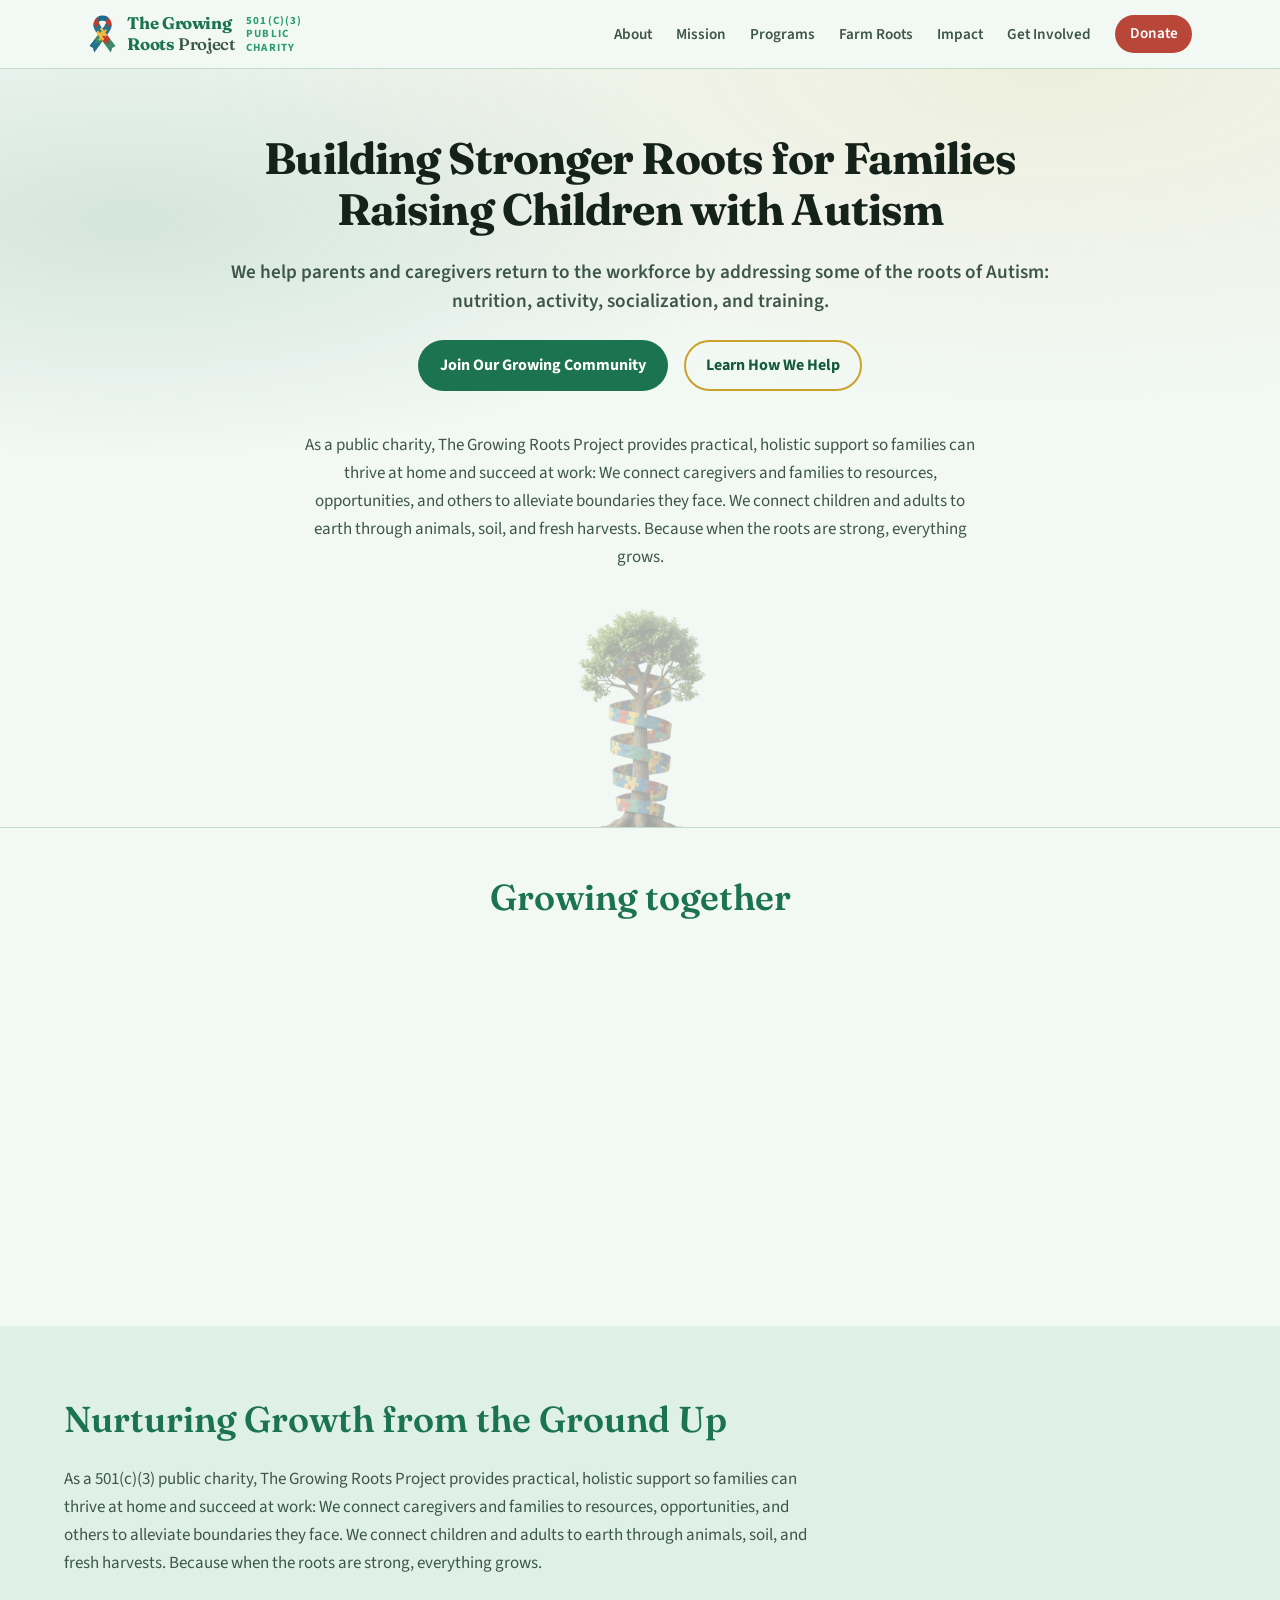
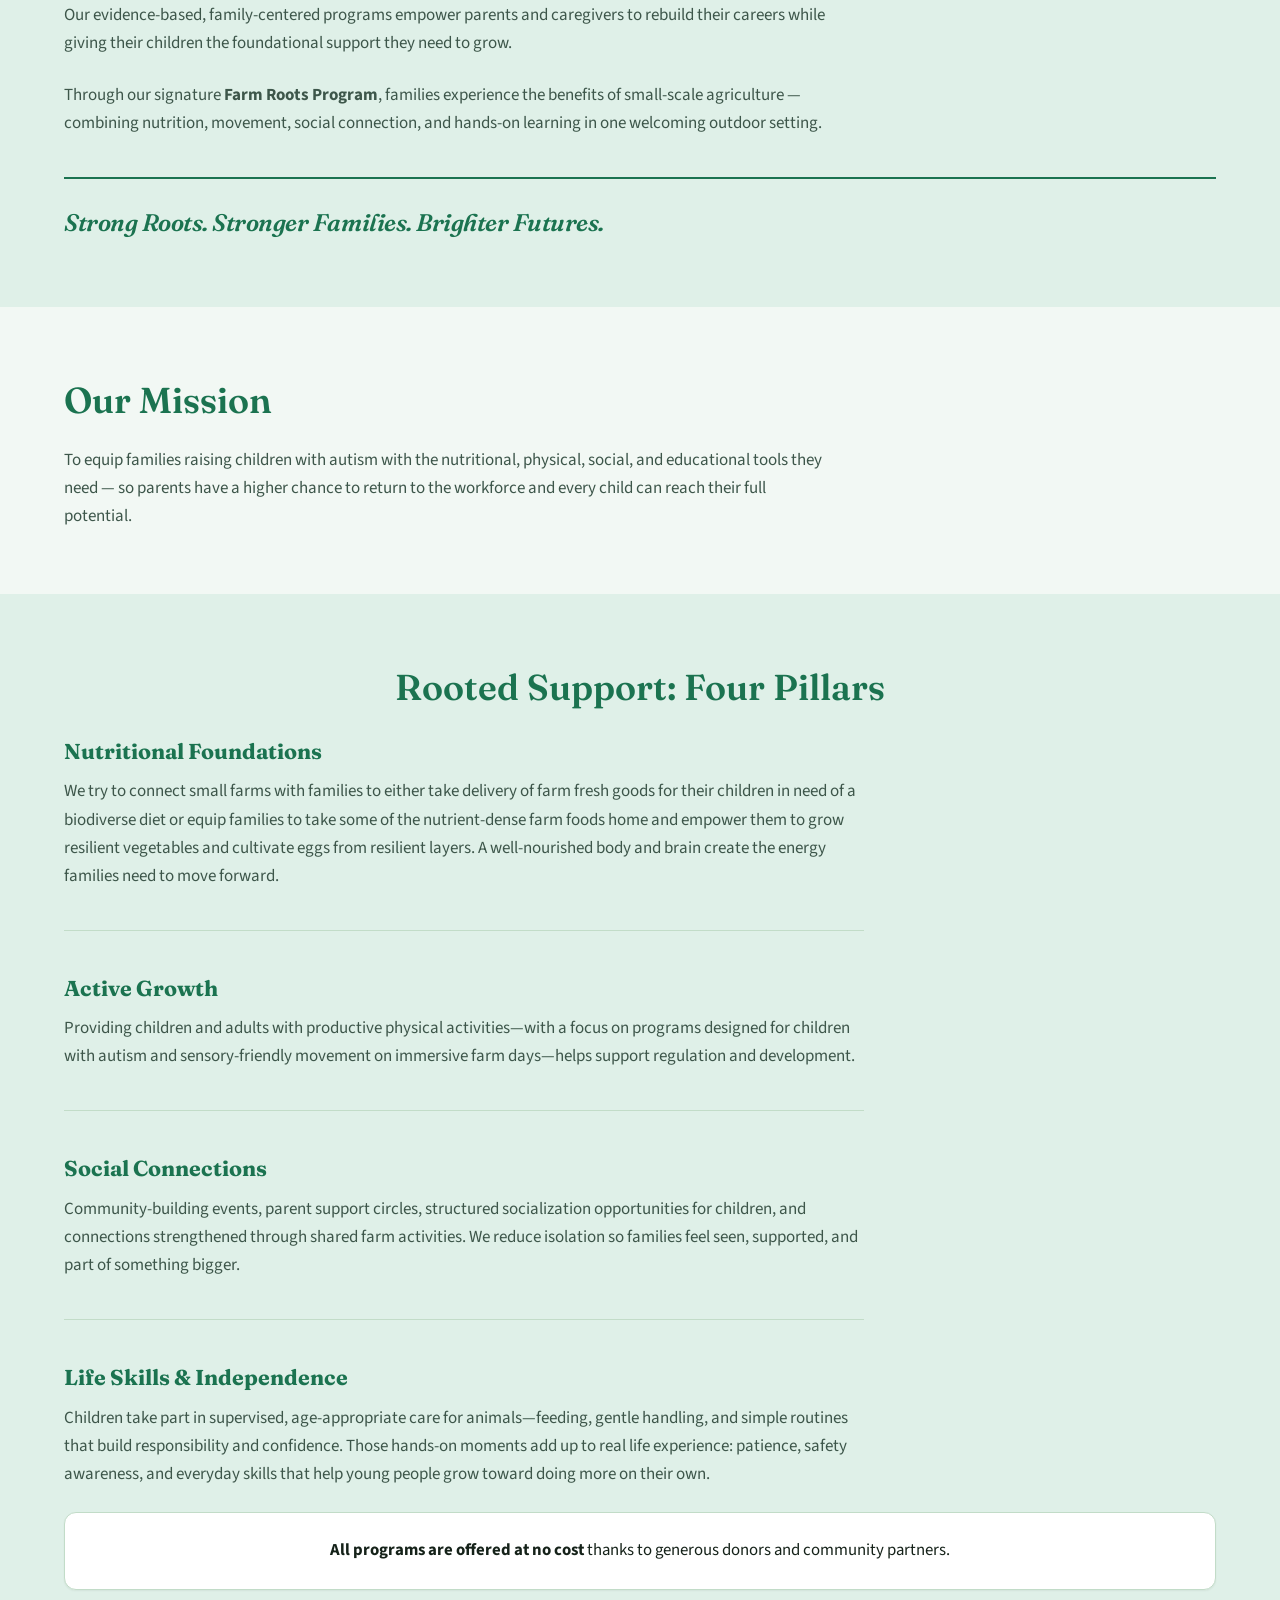
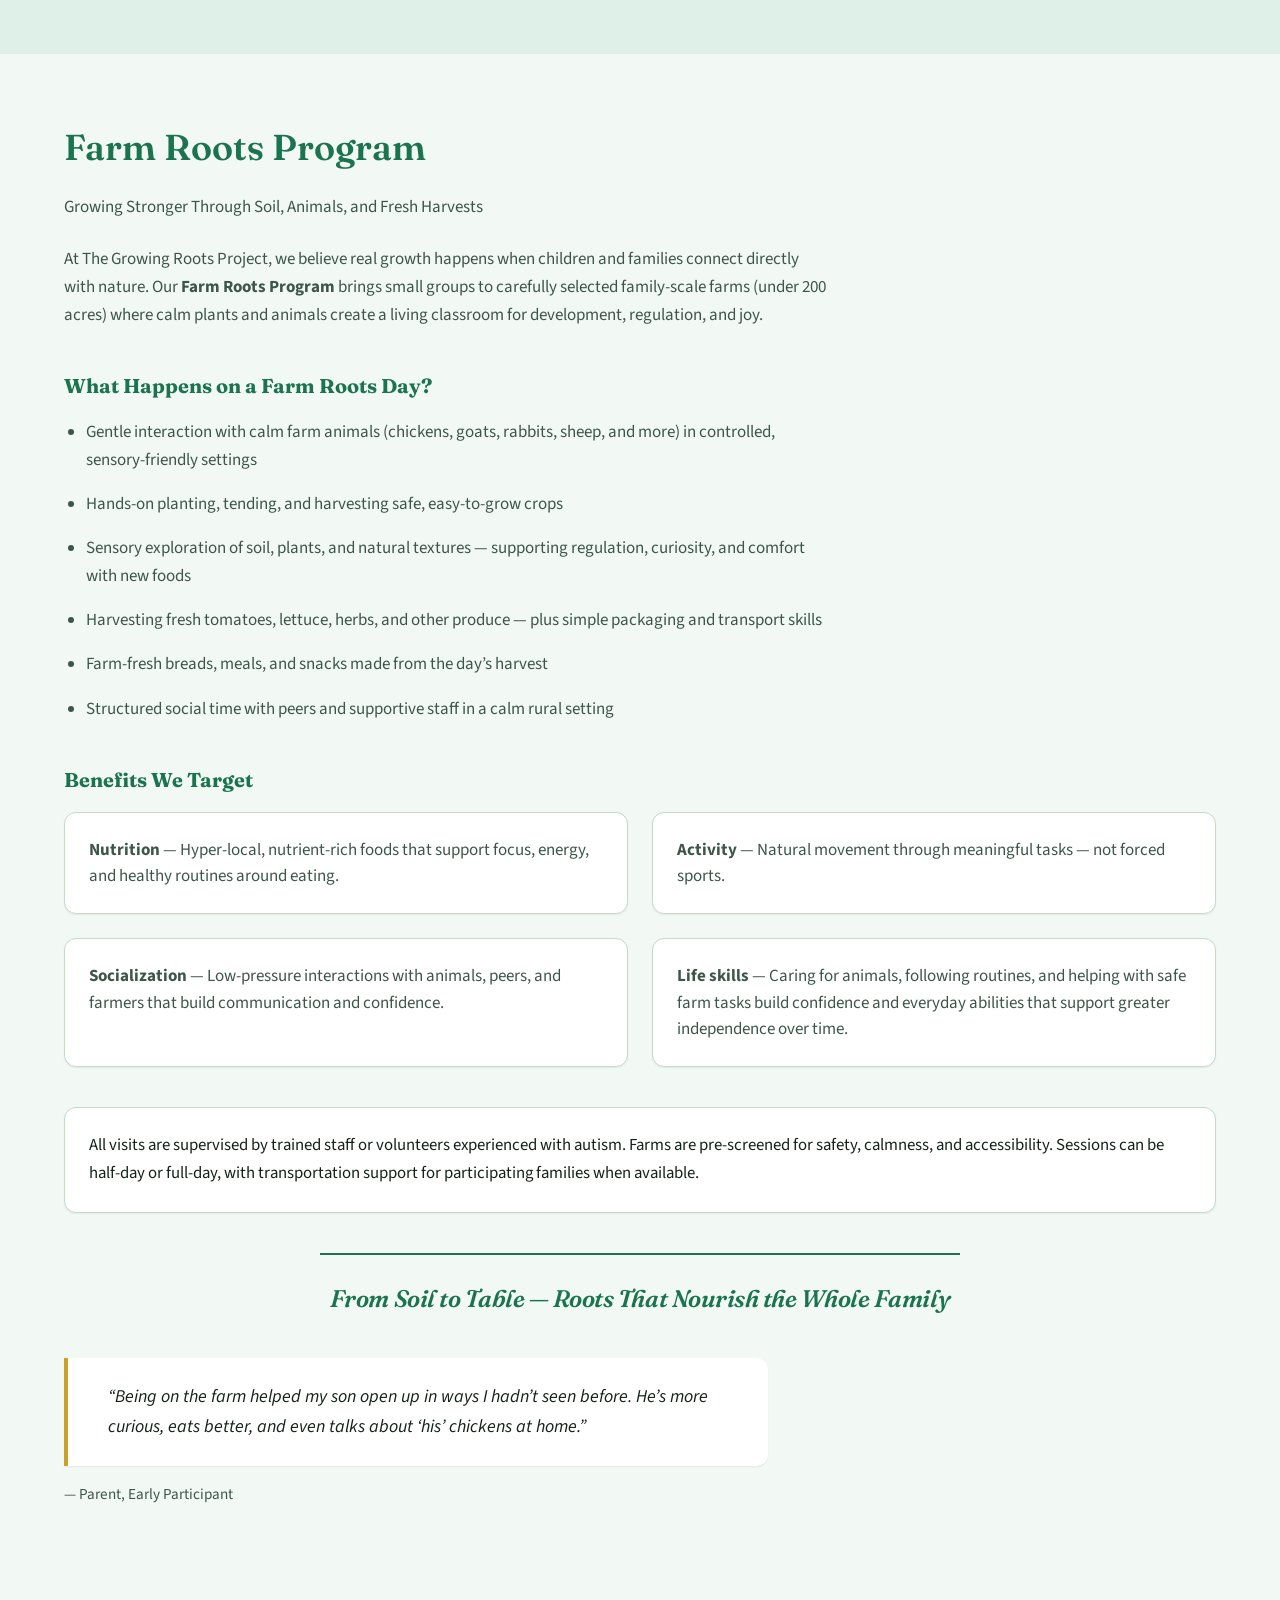
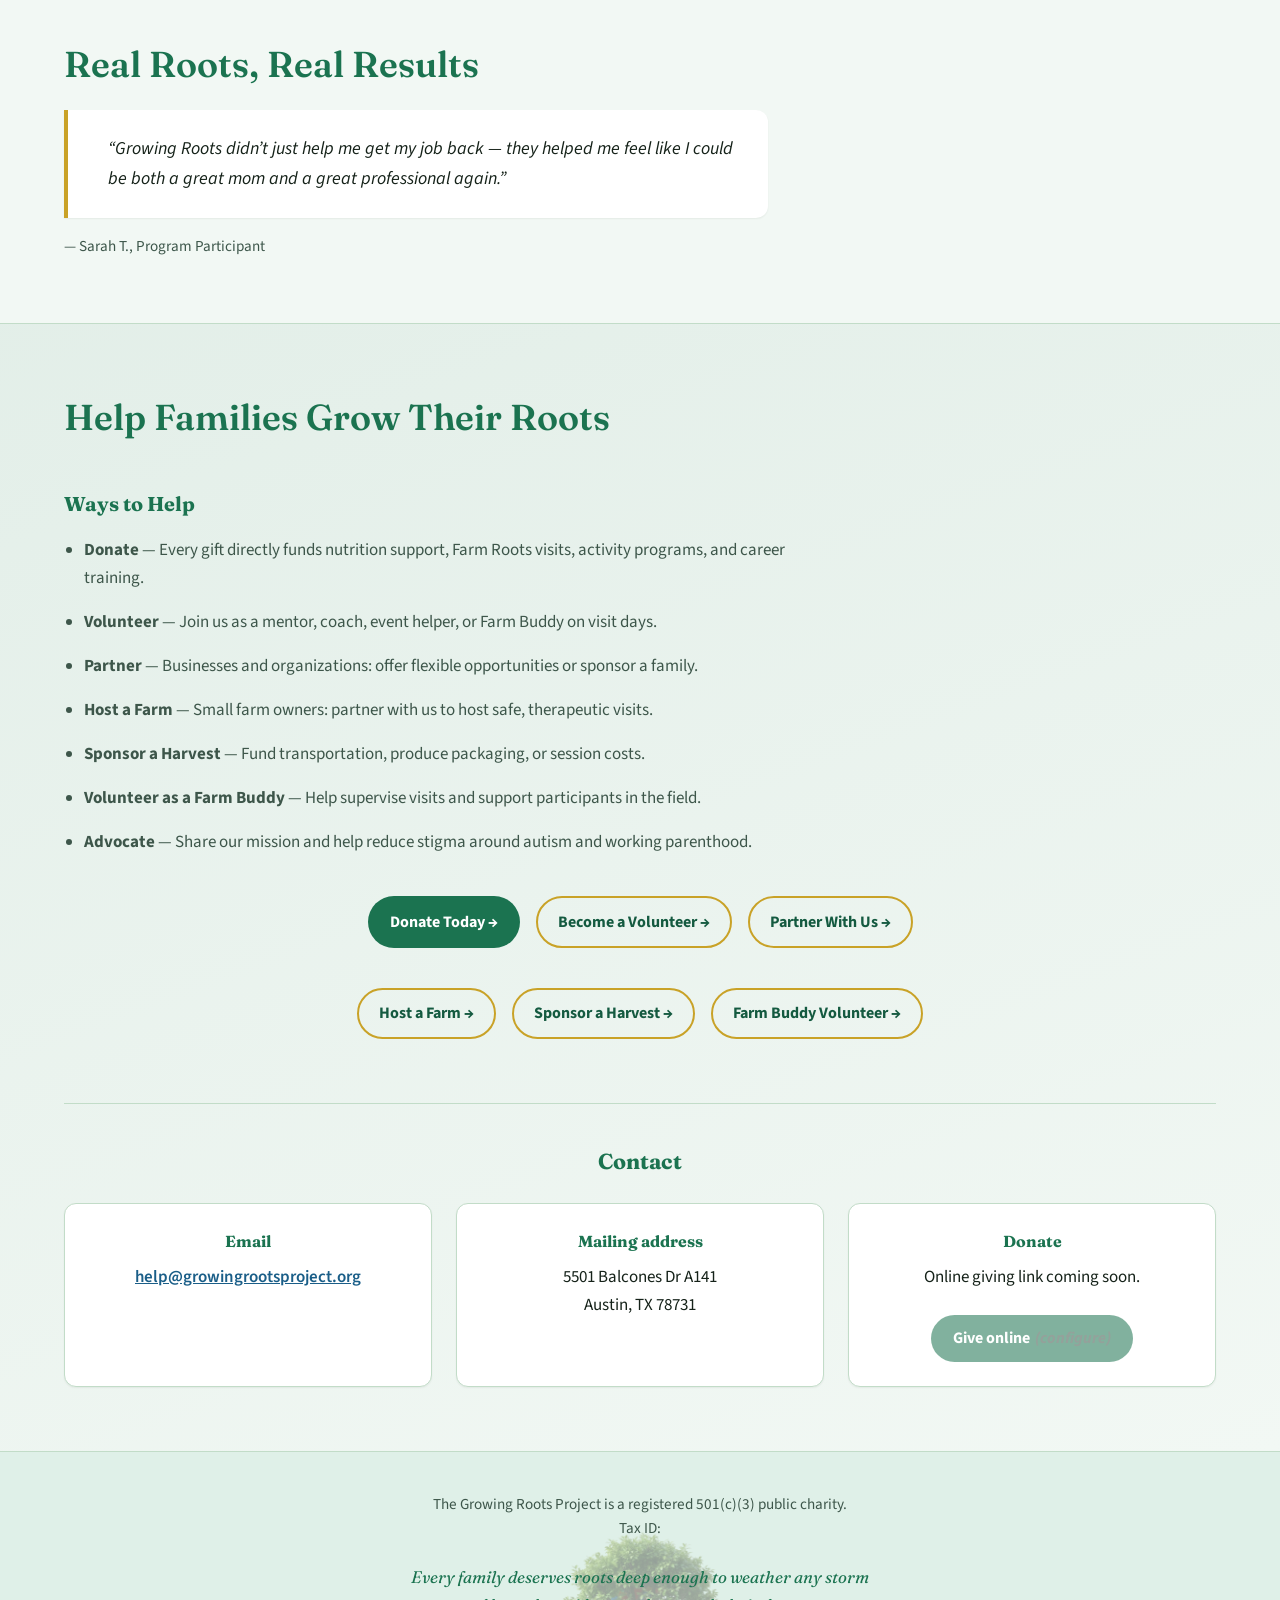
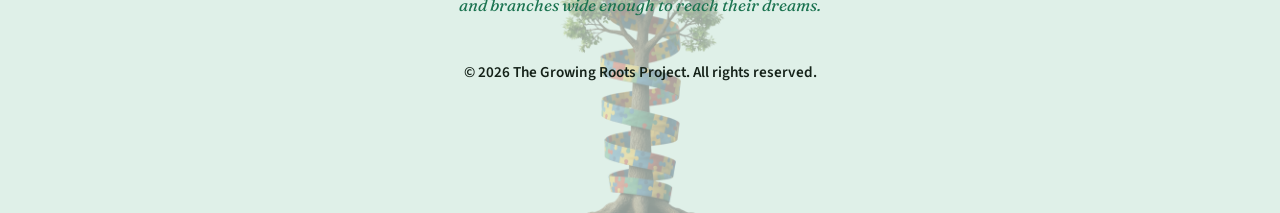
==== commit 6d32e97c: "Update index.html" ====
--- a/index.html
+++ b/index.html
@@ -88,6 +88,19 @@
                   loop
                   autoplay
                   preload="metadata"
+                  aria-label="An adult and a young child walking together on a dirt path through trees on a sunny day."
+                >
+                  <source src="images/showcase-2.mp4" type="video/mp4" />
+                </video>
+              </figure>
+              <figure class="showcase__item">
+                <video
+                  class="showcase__media"
+                  playsinline
+                  muted
+                  loop
+                  autoplay
+                  preload="metadata"
                   aria-label="A caregiver pets a small black-and-white calf at a feeding trough on a farm, with a pond and trees in the background."
                 >
                   <source src="images/output2.mp4" type="video/mp4" />
@@ -127,21 +140,13 @@
                   decoding="async"
                 />
               </figure>
-              <figure class="showcase__item">
-                <video
-                  class="showcase__media"
-                  playsinline
-                  muted
-                  loop
-                  autoplay
-                  preload="metadata"
-                  aria-label="An adult and a young child walking together on a dirt path through trees on a sunny day."
-                >
+            </div>
+            <div class="showcase__marquee-group" aria-hidden="true">
+              <figure class="showcase__item">
+                <video class="showcase__media" playsinline muted loop autoplay preload="metadata" aria-hidden="true">
                   <source src="images/showcase-2.mp4" type="video/mp4" />
                 </video>
               </figure>
-            </div>
-            <div class="showcase__marquee-group" aria-hidden="true">
               <figure class="showcase__item">
                 <video class="showcase__media" playsinline muted loop autoplay preload="metadata" aria-hidden="true">
                   <source src="images/output2.mp4" type="video/mp4" />
@@ -159,11 +164,6 @@
               </figure>
               <figure class="showcase__item">
                 <img src="images/showcase-3.jpeg" alt="" loading="lazy" decoding="async" />
-              </figure>
-              <figure class="showcase__item">
-                <video class="showcase__media" playsinline muted loop autoplay preload="metadata" aria-hidden="true">
-                  <source src="images/showcase-2.mp4" type="video/mp4" />
-                </video>
               </figure>
             </div>
           </div>
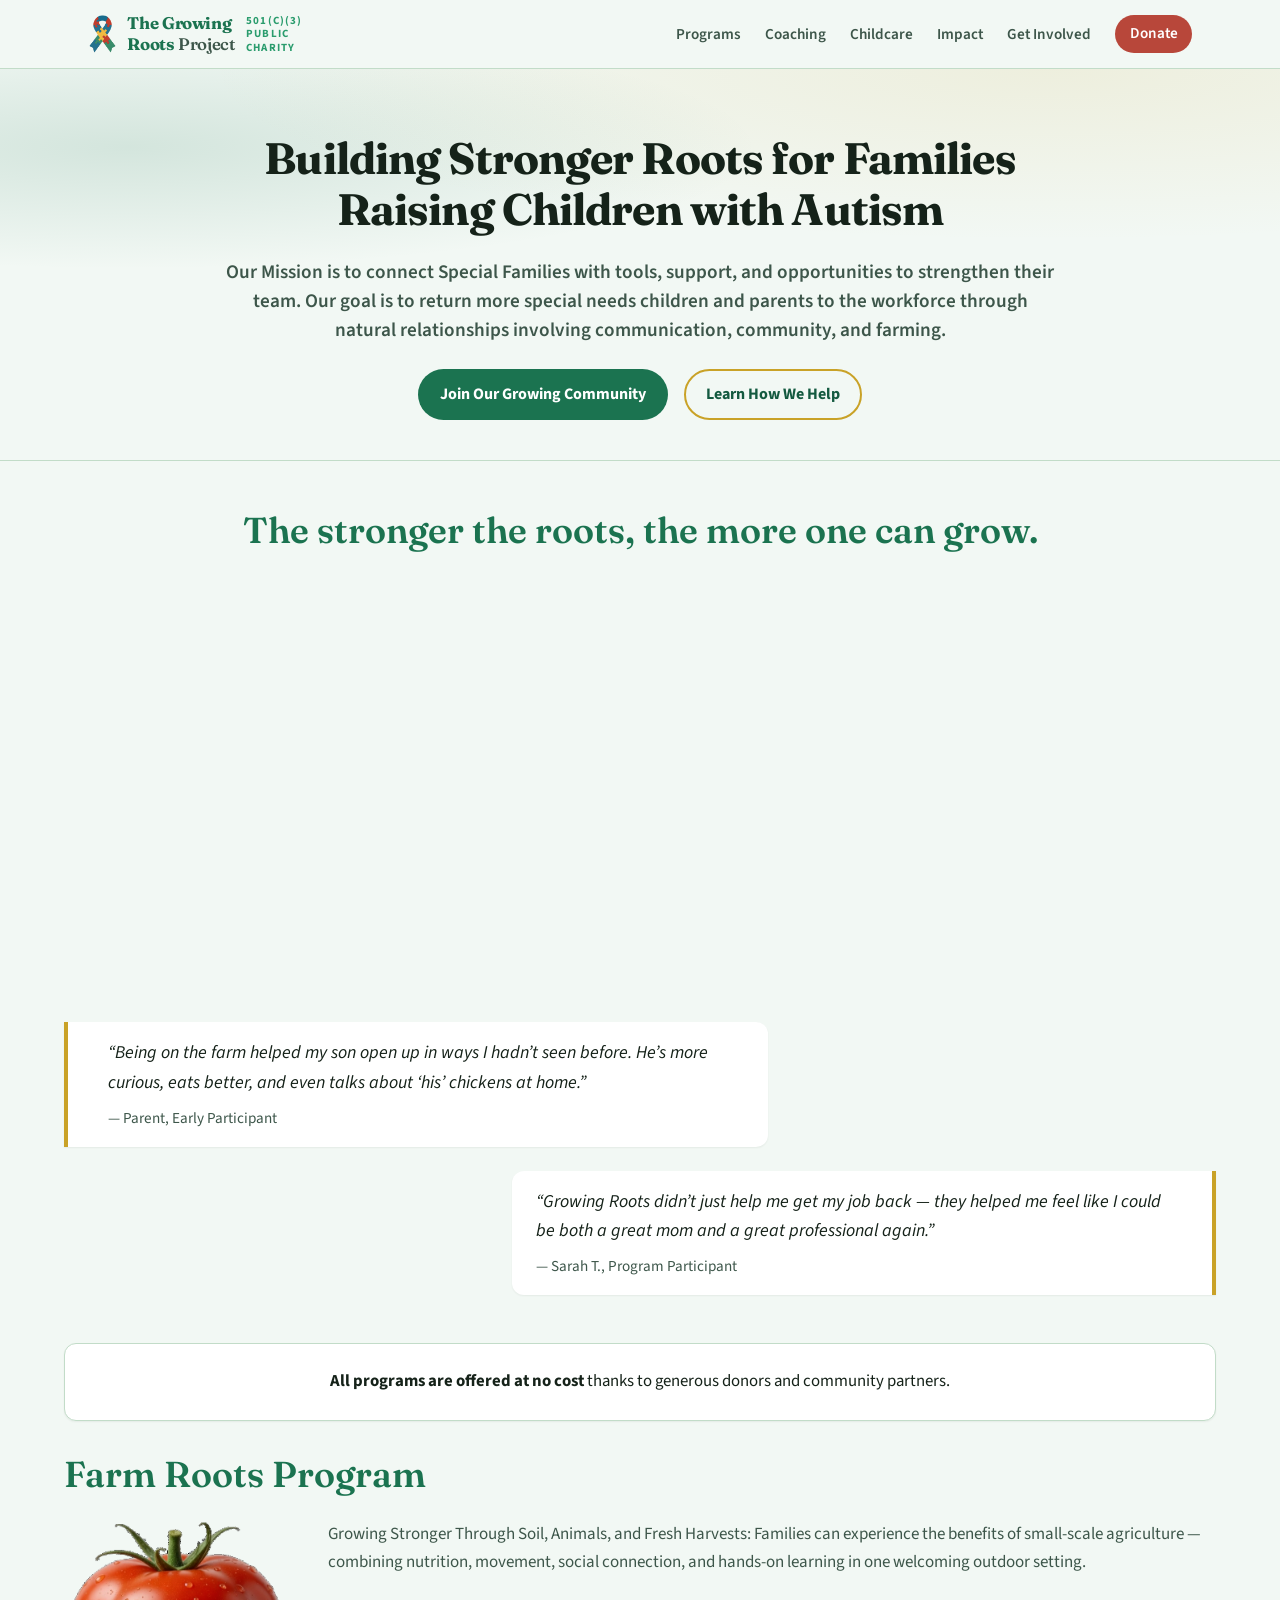
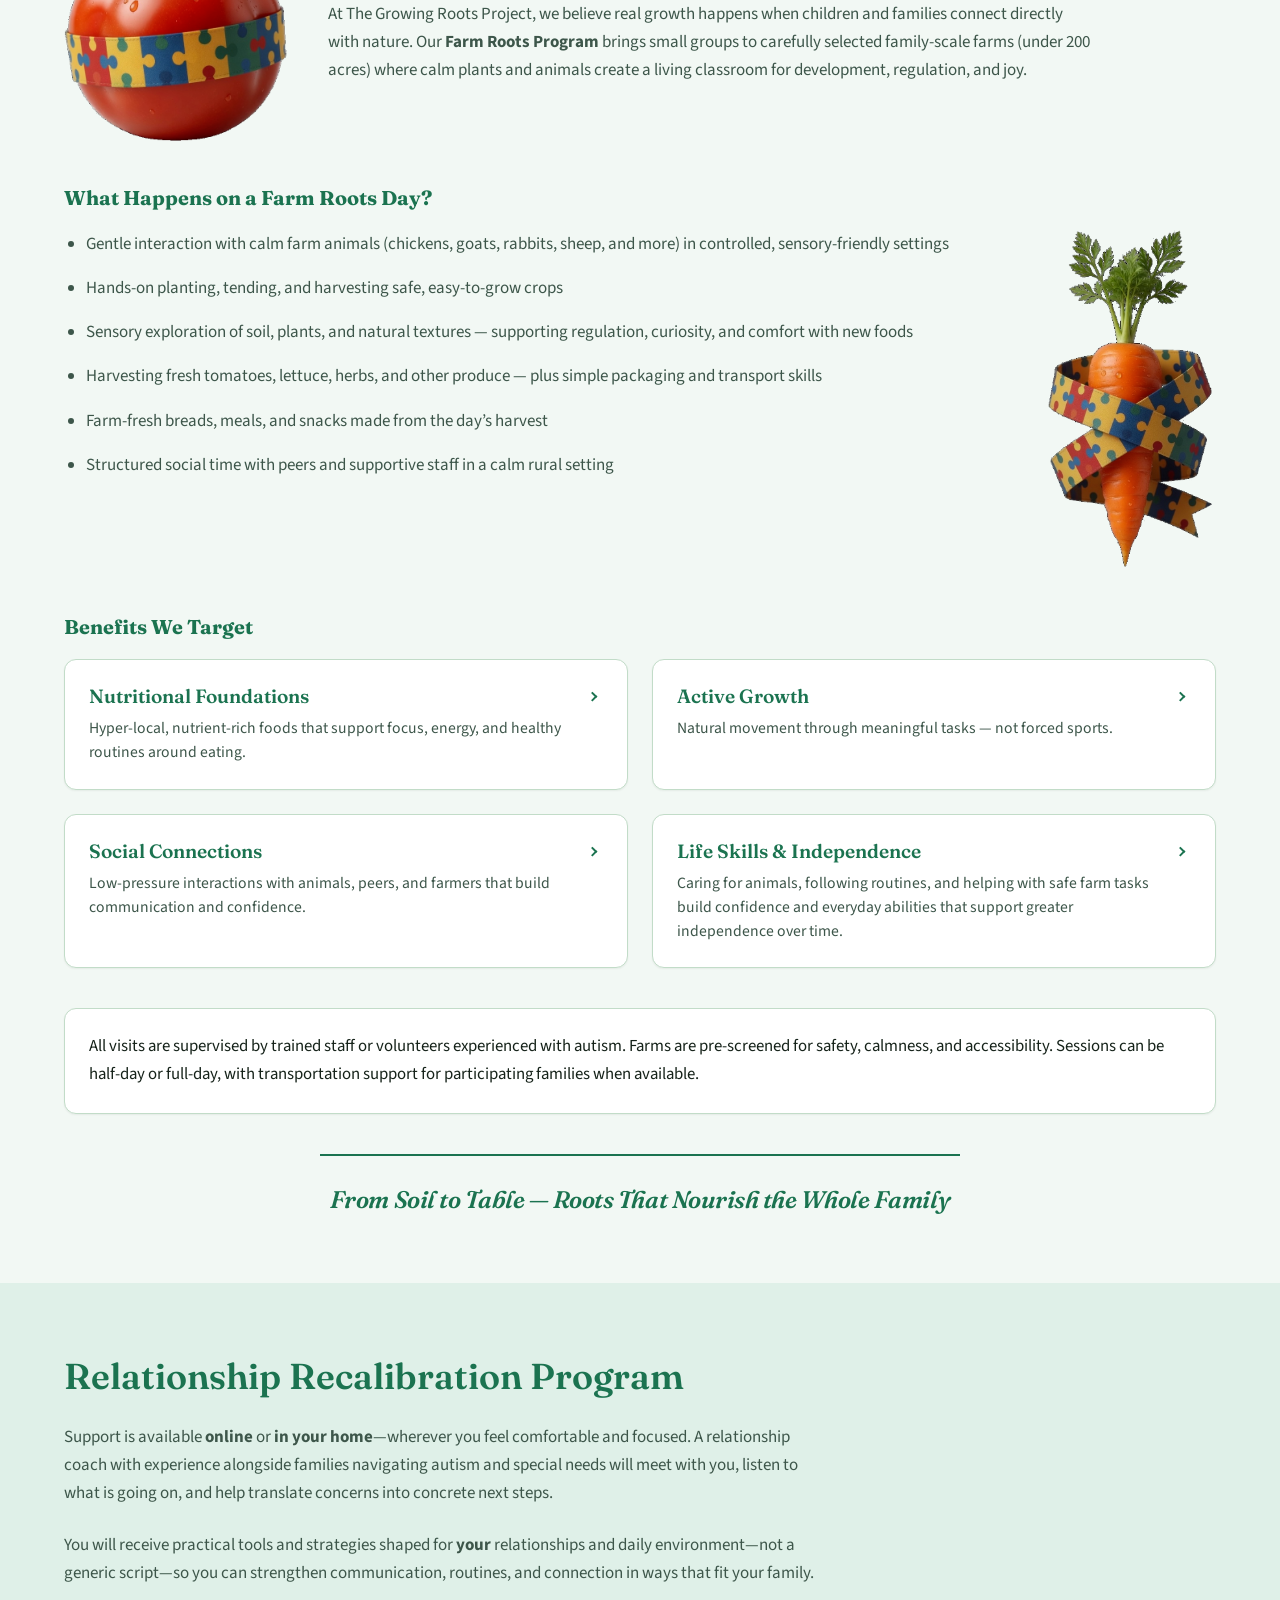
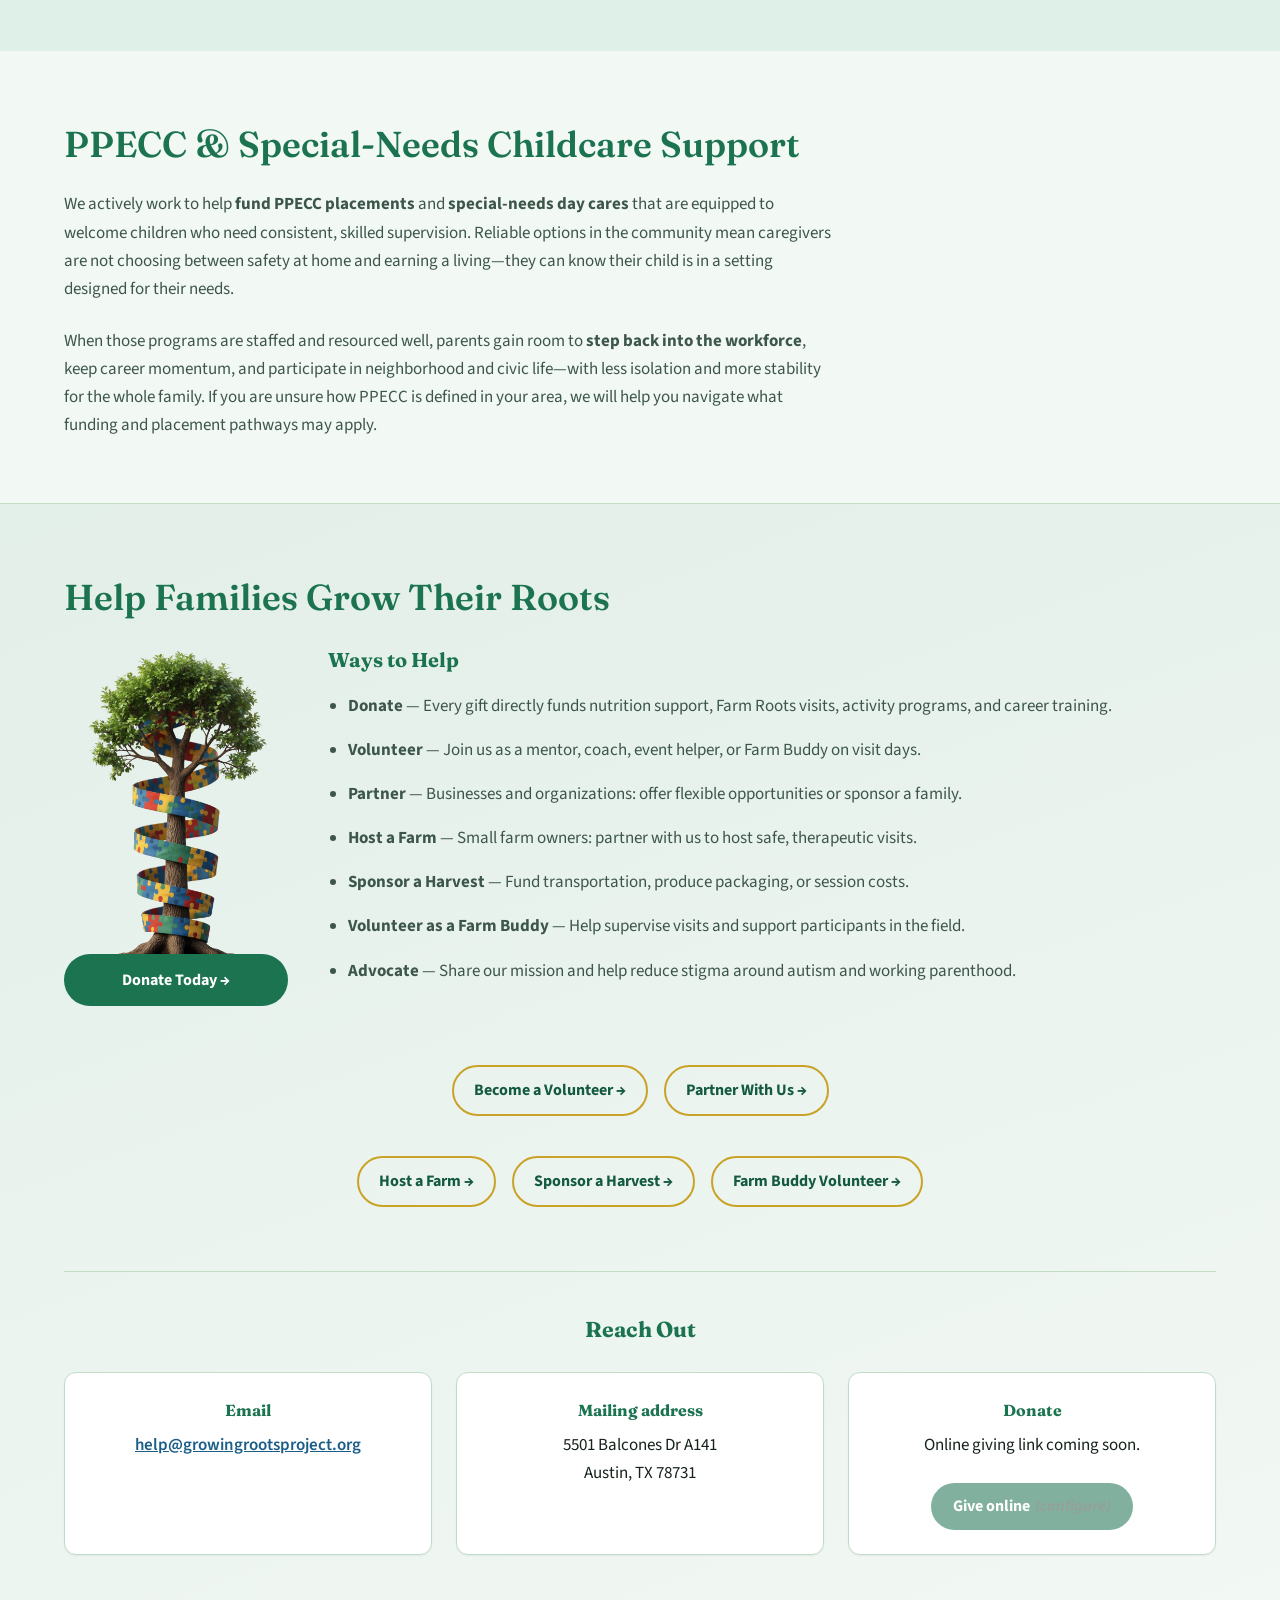
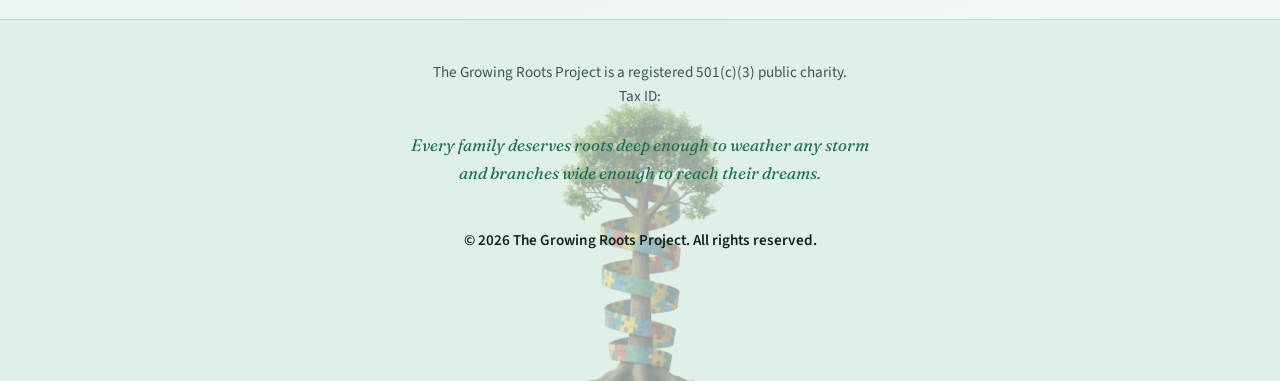
==== commit bef8a927: "better fruits" ====
--- a/index.html
+++ b/index.html
@@ -41,10 +41,9 @@
 
       <nav class="site-nav" id="site-nav" aria-label="Primary">
         <ul class="site-nav__list">
-          <li><a href="#about">About</a></li>
-          <li><a href="#mission">Mission</a></li>
-          <li><a href="#programs">Programs</a></li>
-          <li><a href="#farm-roots">Farm Roots</a></li>
+          <li><a href="#farm-roots">Programs</a></li>
+          <li><a href="#relationship-recalibration">Coaching</a></li>
+          <li><a href="#childcare-workforce-support">Childcare</a></li>
           <li><a href="#impact">Impact</a></li>
           <li><a href="#get-involved">Get Involved</a></li>
           <li><a class="site-nav__cta" href="#donate">Donate</a></li>
@@ -60,21 +59,18 @@
       <div class="hero__inner hero__inner--wide">
         <h1 id="hero-heading">Building Stronger Roots for Families Raising Children with Autism</h1>
         <p class="hero__subhead">
-          We help parents and caregivers return to the workforce by addressing some of the roots of Autism: nutrition, activity, socialization, and training.
+          Our Mission is to connect Special Families with tools, support, and opportunities to strengthen their team. Our goal is to return more special needs children and parents to the workforce through natural relationships involving communication, community, and farming.
         </p>
         <div class="hero__actions">
           <a class="button button--primary" href="#get-involved">Join Our Growing Community</a>
-          <a class="button button--ghost" href="#programs">Learn How We Help</a>
-        </div>
-        <p class="hero__support">
-          As a public charity, The Growing Roots Project provides practical, holistic support so families can thrive at home and succeed at work: We connect caregivers and families to resources, opportunities, and others to alleviate boundaries they face. We connect children and adults to earth through animals, soil, and fresh harvests. Because when the roots are strong, everything grows.
-        </p>
+          <a class="button button--ghost" href="#farm-roots">Learn How We Help</a>
+        </div>
       </div>
     </section>
 
     <section class="section section--showcase" id="showcase" aria-labelledby="showcase-heading">
       <div class="section__inner">
-        <h2 id="showcase-heading" class="showcase__title">Growing together</h2>
+        <h2 id="showcase-heading" class="showcase__title">The stronger the roots, the more one can grow.</h2>
       </div>
       <div class="showcase__marquee" role="region" aria-labelledby="showcase-heading">
         <div class="showcase__marquee-viewport">
@@ -171,127 +167,177 @@
       </div>
     </section>
 
-    <section class="section section--muted" id="about" aria-labelledby="about-heading">
-      <div class="section__inner">
-        <h2 id="about-heading">Nurturing Growth from the Ground Up</h2>
+    <section class="section" id="impact" aria-labelledby="impact-heading">
+      <div class="section__inner">
+        <div class="impact-layout__quotes">
+          <figure class="testimonial testimonial--spaced">
+            <blockquote>
+              <p>“Being on the farm helped my son open up in ways I hadn’t seen before. He’s more curious, eats better, and even talks about ‘his’ chickens at home.”</p>
+              <footer class="testimonial__cite">— Parent, Early Participant</footer>
+            </blockquote>
+          </figure>
+
+          <h2 id="impact-heading" class="visually-hidden">Real Roots, Real Results</h2>
+
+          <figure class="testimonial testimonial--end">
+            <blockquote>
+              <p>“Growing Roots didn’t just help me get my job back — they helped me feel like I could be both a great mom and a great professional again.”</p>
+              <footer class="testimonial__cite">— Sarah T., Program Participant</footer>
+            </blockquote>
+          </figure>
+        </div>
+      </div>
+    </section>
+
+    <section class="section" id="farm-roots" aria-labelledby="farm-roots-heading">
+      <div class="section__inner">
+        <div class="callout callout--accent callout--centered" role="note">
+          <p class="callout__lede"><strong>All programs are offered at no cost</strong> thanks to generous donors and community partners.</p>
+        </div>
+
+        <h2 id="farm-roots-heading">Farm Roots Program</h2>
+        <div class="farm-roots-intro-layout">
+          <figure class="farm-roots-intro-layout__figure">
+            <img
+              class="farm-roots-intro-layout__img"
+              src="images/fruits/tomaaato.png"
+              alt="Illustrated ripe tomatoes evoking garden harvest next to the Farm Roots introduction."
+              loading="lazy"
+              decoding="async"
+            />
+          </figure>
+          <div class="farm-roots-intro-layout__text">
+            <p class="section__intro section__intro--tight">Growing Stronger Through Soil, Animals, and Fresh Harvests: Families can experience the benefits of small-scale agriculture — combining nutrition, movement, social connection, and hands-on learning in one welcoming outdoor setting.</p>
+
+            <div class="prose">
+              <p>
+                At The Growing Roots Project, we believe real growth happens when children and families connect directly with nature. Our <strong>Farm Roots Program</strong> brings small groups to carefully selected family-scale farms (under 200 acres) where calm plants and animals create a living classroom for development, regulation, and joy.
+              </p>
+            </div>
+          </div>
+        </div>
+
+        <h3 class="ways-heading" id="farm-day-heading">What Happens on a Farm Roots Day?</h3>
+        <div class="farm-day-layout">
+          <div class="farm-day-layout__list">
+            <ul class="program-list">
+              <li>Gentle interaction with calm farm animals (chickens, goats, rabbits, sheep, and more) in controlled, sensory-friendly settings</li>
+              <li>Hands-on planting, tending, and harvesting safe, easy-to-grow crops</li>
+              <li>Sensory exploration of soil, plants, and natural textures — supporting regulation, curiosity, and comfort with new foods</li>
+              <li>Harvesting fresh tomatoes, lettuce, herbs, and other produce — plus simple packaging and transport skills</li>
+              <li>Farm-fresh breads, meals, and snacks made from the day’s harvest</li>
+              <li>Structured social time with peers and supportive staff in a calm rural setting</li>
+            </ul>
+          </div>
+          <figure class="farm-day-layout__figure">
+            <img
+              class="farm-day-layout__img"
+              src="images/fruits/carrot.png"
+              alt="Illustrated carrot pulled from rich garden soil beside the Farm Roots day checklist."
+              loading="lazy"
+              decoding="async"
+            />
+          </figure>
+        </div>
+
+        <h3 class="ways-heading" id="farm-benefits-heading">Benefits We Target</h3>
+        <div class="benefits-accordion" role="region" aria-labelledby="farm-benefits-heading">
+
+          <details class="benefits-accordion__item" id="pillar-nutrition">
+            <summary class="benefits-accordion__summary">
+              <span class="benefits-accordion__summary-inner">
+                <span class="benefits-accordion__title"><strong>Nutritional Foundations</strong></span>
+                <span class="benefits-accordion__lead">Hyper-local, nutrient-rich foods that support focus, energy, and healthy routines around eating.</span>
+              </span>
+              <span class="benefits-accordion__chevron" aria-hidden="true"></span>
+            </summary>
+            <div class="benefits-accordion__panel">
+              <p>
+                We try to connect small farms with families to either take delivery of farm fresh goods for their children in need of a biodiverse diet or equip families to take some of the nutrient-dense farm foods home and empower them to grow resilient vegetables and cultivate eggs from resilient layers. A well-nourished body and brain create the energy families need to move forward.
+              </p>
+            </div>
+          </details>
+
+          <details class="benefits-accordion__item" id="pillar-active">
+            <summary class="benefits-accordion__summary">
+              <span class="benefits-accordion__summary-inner">
+                <span class="benefits-accordion__title"><strong>Active Growth</strong></span>
+                <span class="benefits-accordion__lead">Natural movement through meaningful tasks — not forced sports.</span>
+              </span>
+              <span class="benefits-accordion__chevron" aria-hidden="true"></span>
+            </summary>
+            <div class="benefits-accordion__panel">
+              <p>
+                Providing children and adults with productive physical activities—with a focus on programs designed for children with autism and sensory-friendly movement on immersive farm days—helps support regulation and development.
+              </p>
+            </div>
+          </details>
+
+          <details class="benefits-accordion__item" id="pillar-social">
+            <summary class="benefits-accordion__summary">
+              <span class="benefits-accordion__summary-inner">
+                <span class="benefits-accordion__title"><strong>Social Connections</strong></span>
+                <span class="benefits-accordion__lead">Low-pressure interactions with animals, peers, and farmers that build communication and confidence.</span>
+              </span>
+              <span class="benefits-accordion__chevron" aria-hidden="true"></span>
+            </summary>
+            <div class="benefits-accordion__panel">
+              <p>
+                Community-building events, parent support circles, structured socialization opportunities for children, and connections strengthened through shared farm activities. We reduce isolation so families feel seen, supported, and part of something bigger.
+              </p>
+            </div>
+          </details>
+
+          <details class="benefits-accordion__item" id="pillar-life-skills">
+            <summary class="benefits-accordion__summary">
+              <span class="benefits-accordion__summary-inner">
+                <span class="benefits-accordion__title"><strong>Life Skills &amp; Independence</strong></span>
+                <span class="benefits-accordion__lead">Caring for animals, following routines, and helping with safe farm tasks build confidence and everyday abilities that support greater independence over time.</span>
+              </span>
+              <span class="benefits-accordion__chevron" aria-hidden="true"></span>
+            </summary>
+            <div class="benefits-accordion__panel">
+              <p>
+                Children take part in supervised, age-appropriate care for animals—feeding, gentle handling, and simple routines that build responsibility and confidence. Those hands-on moments add up to real life experience: patience, safety awareness, and everyday skills that help young people grow toward doing more on their own.
+              </p>
+            </div>
+          </details>
+
+        </div>
+
+        <div class="callout callout--accent" role="note">
+          <p class="callout__lede">All visits are supervised by trained staff or volunteers experienced with autism. Farms are pre-screened for safety, calmness, and accessibility. Sessions can be half-day or full-day, with transportation support for participating families when available.</p>
+        </div>
+
+        <p class="tagline tagline--program">From Soil to Table — Roots That Nourish the Whole Family</p>
+      </div>
+    </section>
+
+    <section class="section section--muted" id="relationship-recalibration" aria-labelledby="relationship-recalibration-heading">
+      <div class="section__inner">
+        <h2 id="relationship-recalibration-heading">Relationship Recalibration Program</h2>
         <div class="prose">
           <p>
-            As a 501(c)(3) public charity, The Growing Roots Project provides practical, holistic support so families can thrive at home and succeed at work: We connect caregivers and families to resources, opportunities, and others to alleviate boundaries they face. We connect children and adults to earth through animals, soil, and fresh harvests. Because when the roots are strong, everything grows.
+            Support is available <strong>online</strong> or <strong>in your home</strong>—wherever you feel comfortable and focused. A relationship coach with experience alongside families navigating autism and special needs will meet with you, listen to what is going on, and help translate concerns into concrete next steps.
           </p>
           <p>
-            Our evidence-based, family-centered programs empower parents and caregivers to rebuild their careers while giving their children the foundational support they need to grow.
+            You will receive practical tools and strategies shaped for <strong>your</strong> relationships and daily environment—not a generic script—so you can strengthen communication, routines, and connection in ways that fit your family.
+          </p>
+        </div>
+      </div>
+    </section>
+
+    <section class="section" id="childcare-workforce-support" aria-labelledby="childcare-workforce-heading">
+      <div class="section__inner">
+        <h2 id="childcare-workforce-heading">PPECC &amp; Special-Needs Childcare Support</h2>
+        <div class="prose">
+          <p>
+            We actively work to help <strong>fund PPECC placements</strong> and <strong>special-needs day cares</strong> that are equipped to welcome children who need consistent, skilled supervision. Reliable options in the community mean caregivers are not choosing between safety at home and earning a living—they can know their child is in a setting designed for their needs.
           </p>
           <p>
-            Through our signature <strong>Farm Roots Program</strong>, families experience the benefits of small-scale agriculture — combining nutrition, movement, social connection, and hands-on learning in one welcoming outdoor setting.
+            When those programs are staffed and resourced well, parents gain room to <strong>step back into the workforce</strong>, keep career momentum, and participate in neighborhood and civic life—with less isolation and more stability for the whole family. If you are unsure how PPECC is defined in your area, we will help you navigate what funding and placement pathways may apply.
           </p>
         </div>
-        <p class="tagline">Strong Roots. Stronger Families. Brighter Futures.</p>
-      </div>
-    </section>
-
-    <section class="section" id="mission" aria-labelledby="mission-heading">
-      <div class="section__inner">
-        <h2 id="mission-heading">Our Mission</h2>
-        <div class="prose">
-          <p>
-            To equip families raising children with autism with the nutritional, physical, social, and educational tools they need — so parents have a higher chance to return to the workforce and every child can reach their full potential.
-          </p>
-        </div>
-      </div>
-    </section>
-
-    <section class="section section--muted" id="programs" aria-labelledby="programs-heading">
-      <div class="section__inner">
-        <h2 id="programs-heading">Rooted Support: Four Pillars</h2>
-
-        <article class="pillar" aria-labelledby="pillar-nutrition">
-          <h3 id="pillar-nutrition">Nutritional Foundations</h3>
-          <p>
-            We try to connect small farms with families to either take delivery of farm fresh goods for their children in need of a biodiverse diet or equip families to take some of the nutrient-dense farm foods home and empower them to grow resilient vegetables and cultivate eggs from resilient layers. A well-nourished body and brain create the energy families need to move forward.
-          </p>
-        </article>
-
-        <article class="pillar" aria-labelledby="pillar-active">
-          <h3 id="pillar-active">Active Growth</h3>
-          <p>
-            Providing children and adults with productive physical activities—with a focus on programs designed for children with autism and sensory-friendly movement on immersive farm days—helps support regulation and development.
-          </p>
-        </article>
-
-        <article class="pillar" aria-labelledby="pillar-social">
-          <h3 id="pillar-social">Social Connections</h3>
-          <p>
-            Community-building events, parent support circles, structured socialization opportunities for children, and connections strengthened through shared farm activities. We reduce isolation so families feel seen, supported, and part of something bigger.
-          </p>
-        </article>
-
-        <article class="pillar" aria-labelledby="pillar-life-skills">
-          <h3 id="pillar-life-skills">Life Skills &amp; Independence</h3>
-          <p>
-            Children take part in supervised, age-appropriate care for animals—feeding, gentle handling, and simple routines that build responsibility and confidence. Those hands-on moments add up to real life experience: patience, safety awareness, and everyday skills that help young people grow toward doing more on their own.
-          </p>
-        </article>
-
-        <div class="callout callout--accent callout--centered" role="note">
-          <p class="callout__lede"><strong>All programs are offered at no cost</strong> thanks to generous donors and community partners.</p>
-        </div>
-      </div>
-    </section>
-
-    <section class="section" id="farm-roots" aria-labelledby="farm-roots-heading">
-      <div class="section__inner">
-        <h2 id="farm-roots-heading">Farm Roots Program</h2>
-        <p class="section__intro section__intro--tight">Growing Stronger Through Soil, Animals, and Fresh Harvests</p>
-
-        <div class="prose">
-          <p>
-            At The Growing Roots Project, we believe real growth happens when children and families connect directly with nature. Our <strong>Farm Roots Program</strong> brings small groups to carefully selected family-scale farms (under 200 acres) where calm plants and animals create a living classroom for development, regulation, and joy.
-          </p>
-        </div>
-
-        <h3 class="ways-heading" id="farm-day-heading">What Happens on a Farm Roots Day?</h3>
-        <ul class="program-list">
-          <li>Gentle interaction with calm farm animals (chickens, goats, rabbits, sheep, and more) in controlled, sensory-friendly settings</li>
-          <li>Hands-on planting, tending, and harvesting safe, easy-to-grow crops</li>
-          <li>Sensory exploration of soil, plants, and natural textures — supporting regulation, curiosity, and comfort with new foods</li>
-          <li>Harvesting fresh tomatoes, lettuce, herbs, and other produce — plus simple packaging and transport skills</li>
-          <li>Farm-fresh breads, meals, and snacks made from the day’s harvest</li>
-          <li>Structured social time with peers and supportive staff in a calm rural setting</li>
-        </ul>
-
-        <h3 class="ways-heading" id="farm-benefits-heading">Benefits We Target</h3>
-        <ul class="benefits-grid" aria-label="Farm Roots benefits by pillar">
-          <li class="benefits-grid__item"><strong>Nutrition</strong> — Hyper-local, nutrient-rich foods that support focus, energy, and healthy routines around eating.</li>
-          <li class="benefits-grid__item"><strong>Activity</strong> — Natural movement through meaningful tasks — not forced sports.</li>
-          <li class="benefits-grid__item"><strong>Socialization</strong> — Low-pressure interactions with animals, peers, and farmers that build communication and confidence.</li>
-          <li class="benefits-grid__item"><strong>Life skills</strong> — Caring for animals, following routines, and helping with safe farm tasks build confidence and everyday abilities that support greater independence over time.</li>
-        </ul>
-
-        <div class="callout callout--accent" role="note">
-          <p class="callout__lede">All visits are supervised by trained staff or volunteers experienced with autism. Farms are pre-screened for safety, calmness, and accessibility. Sessions can be half-day or full-day, with transportation support for participating families when available.</p>
-        </div>
-
-        <p class="tagline tagline--program">From Soil to Table — Roots That Nourish the Whole Family</p>
-
-        <figure class="testimonial testimonial--spaced">
-          <blockquote>
-            <p>“Being on the farm helped my son open up in ways I hadn’t seen before. He’s more curious, eats better, and even talks about ‘his’ chickens at home.”</p>
-          </blockquote>
-          <figcaption class="testimonial__cite">— Parent, Early Participant</figcaption>
-        </figure>
-      </div>
-    </section>
-
-    <section class="section" id="impact" aria-labelledby="impact-heading">
-      <div class="section__inner">
-        <h2 id="impact-heading">Real Roots, Real Results</h2>
-
-        <figure class="testimonial">
-          <blockquote>
-            <p>“Growing Roots didn’t just help me get my job back — they helped me feel like I could be both a great mom and a great professional again.”</p>
-          </blockquote>
-          <figcaption class="testimonial__cite">— Sarah T., Program Participant</figcaption>
-        </figure>
       </div>
     </section>
 
@@ -299,19 +345,35 @@
       <div class="section__inner">
         <h2 id="involved-heading">Help Families Grow Their Roots</h2>
 
-        <h3 class="ways-heading" id="ways-to-help">Ways to Help</h3>
-        <ul class="ways-list">
-          <li><strong>Donate</strong> — Every gift directly funds nutrition support, Farm Roots visits, activity programs, and career training.</li>
-          <li><strong>Volunteer</strong> — Join us as a mentor, coach, event helper, or Farm Buddy on visit days.</li>
-          <li><strong>Partner</strong> — Businesses and organizations: offer flexible opportunities or sponsor a family.</li>
-          <li><strong>Host a Farm</strong> — Small farm owners: partner with us to host safe, therapeutic visits.</li>
-          <li><strong>Sponsor a Harvest</strong> — Fund transportation, produce packaging, or session costs.</li>
-          <li><strong>Volunteer as a Farm Buddy</strong> — Help supervise visits and support participants in the field.</li>
-          <li><strong>Advocate</strong> — Share our mission and help reduce stigma around autism and working parenthood.</li>
-        </ul>
-
-        <div class="cta-row" role="group" aria-label="Primary get involved actions">
-          <a class="button button--primary" href="#donate">Donate Today →</a>
+        <div class="get-involved-ways">
+          <div class="get-involved-ways__visual">
+            <figure class="get-involved-ways__figure">
+              <img
+                class="get-involved-ways__img"
+                src="images/growing-tree.png"
+                width="864"
+                height="1200"
+                alt="Illustration of a flourishing tree wrapped in brightly colored autism-awareness puzzle-piece ribbons winding up the trunk, symbolizing growth and community rooted in neurodiverse families."
+                decoding="async"
+              />
+            </figure>
+            <a class="button button--primary get-involved-ways__donate" href="#donate">Donate Today →</a>
+          </div>
+          <div class="get-involved-ways__content">
+            <h3 class="ways-heading" id="ways-to-help">Ways to Help</h3>
+            <ul class="ways-list">
+              <li><strong>Donate</strong> — Every gift directly funds nutrition support, Farm Roots visits, activity programs, and career training.</li>
+              <li><strong>Volunteer</strong> — Join us as a mentor, coach, event helper, or Farm Buddy on visit days.</li>
+              <li><strong>Partner</strong> — Businesses and organizations: offer flexible opportunities or sponsor a family.</li>
+              <li><strong>Host a Farm</strong> — Small farm owners: partner with us to host safe, therapeutic visits.</li>
+              <li><strong>Sponsor a Harvest</strong> — Fund transportation, produce packaging, or session costs.</li>
+              <li><strong>Volunteer as a Farm Buddy</strong> — Help supervise visits and support participants in the field.</li>
+              <li><strong>Advocate</strong> — Share our mission and help reduce stigma around autism and working parenthood.</li>
+            </ul>
+          </div>
+        </div>
+
+        <div class="cta-row" role="group" aria-label="Get involved">
           <a class="button button--ghost" href="mailto:help@growingrootsproject.org?subject=Volunteer%20inquiry">Become a Volunteer →</a>
           <a class="button button--ghost" href="mailto:help@growingrootsproject.org?subject=Partnership%20inquiry">Partner With Us →</a>
         </div>
@@ -323,7 +385,7 @@
         </div>
 
         <div class="contact-block" id="contact" aria-labelledby="contact-heading">
-          <h3 id="contact-heading" class="contact-block__title">Contact</h3>
+          <h3 id="contact-heading" class="contact-block__title">Reach Out</h3>
           <div class="contact-grid">
             <div class="contact-card">
               <h4 class="contact-card__title">Email</h4>
--- a/css/styles.css
+++ b/css/styles.css
@@ -278,10 +278,6 @@
 }
 
 .hero--texture {
-  position: relative;
-  isolation: isolate;
-  overflow: hidden;
-  padding-bottom: calc(var(--space-xl) + clamp(6rem, 18vw, 12rem));
   background:
     radial-gradient(120% 80% at 82% 0%, rgba(201, 162, 39, 0.11), transparent 55%),
     radial-gradient(95% 60% at 10% 20%, rgba(27, 115, 80, 0.14), transparent 52%),
@@ -289,20 +285,6 @@
   border-bottom: 1px solid var(--color-border);
 }
 
-.hero--texture::after {
-  content: "";
-  position: absolute;
-  left: 50%;
-  bottom: 0;
-  transform: translateX(-50%);
-  width: min(48rem, 100%);
-  height: clamp(8rem, 22vw, 14rem);
-  background: url("../images/growing-tree.png") no-repeat center bottom / contain;
-  opacity: 0.32;
-  z-index: 0;
-  pointer-events: none;
-}
-
 .hero__inner {
   position: relative;
   z-index: 1;
@@ -322,14 +304,6 @@
   font-weight: 600;
   color: var(--color-ink-soft);
   line-height: 1.5;
-}
-
-.hero__support {
-  margin: var(--space-lg) auto 0;
-  max-width: 42rem;
-  font-size: 1.0625rem;
-  color: var(--color-ink-soft);
-  line-height: 1.65;
 }
 
 .eyebrow {
@@ -417,62 +391,212 @@
   margin-bottom: 0;
 }
 
-.benefits-grid {
-  list-style: none;
+.farm-roots-intro-layout {
+  display: grid;
+  gap: var(--space-lg);
+  align-items: start;
+  margin-bottom: var(--space-lg);
+}
+
+@media (min-width: 48rem) {
+  .farm-roots-intro-layout {
+    grid-template-columns: minmax(0, 14rem) 1fr;
+  }
+
+  .farm-roots-intro-layout__img {
+    margin-inline: 0;
+  }
+}
+
+.farm-roots-intro-layout__figure {
+  margin: 0;
+  line-height: 0;
+}
+
+.farm-roots-intro-layout__img {
+  width: 100%;
+  max-width: 14rem;
+  height: auto;
+  display: block;
+  margin-inline: auto;
+  object-fit: contain;
+}
+
+.farm-roots-intro-layout__text {
+  min-width: 0;
+}
+
+#farm-roots .farm-roots-intro-layout .section__intro {
+  max-width: none;
+}
+
+.farm-day-layout {
+  display: grid;
+  gap: var(--space-lg);
+  align-items: start;
+  margin-bottom: var(--space-lg);
+}
+
+@media (min-width: 48rem) {
+  .farm-day-layout {
+    grid-template-columns: 1fr minmax(0, 14rem);
+  }
+
+  .farm-day-layout__img {
+    margin-inline: 0;
+  }
+
+  #farm-roots .farm-day-layout {
+    grid-template-columns: 1fr minmax(0, 10.5rem);
+  }
+}
+
+.farm-day-layout__figure {
+  margin: 0;
+  line-height: 0;
+}
+
+.farm-day-layout__img {
+  width: 100%;
+  max-width: 14rem;
+  height: auto;
+  display: block;
+  margin-inline: auto;
+  object-fit: contain;
+}
+
+#farm-roots .farm-day-layout__img {
+  max-width: 10.5rem;
+}
+
+#farm-roots .farm-day-layout .program-list {
+  max-width: none;
+  margin-bottom: 0;
+}
+
+.benefits-accordion {
   margin: 0 0 var(--space-lg);
-  padding: 0;
   display: grid;
   gap: var(--space-md);
   grid-template-columns: 1fr;
 }
 
 @media (min-width: 40rem) {
-  .benefits-grid {
+  .benefits-accordion {
     grid-template-columns: repeat(2, 1fr);
   }
 }
 
-.benefits-grid__item {
-  margin: 0;
-  padding: var(--space-md);
+.benefits-accordion__item {
+  margin: 0;
   background: var(--color-surface);
   border: 1px solid var(--color-border);
   border-radius: var(--radius);
   box-shadow: var(--shadow-sm);
-  color: var(--color-ink-soft);
+  overflow: hidden;
+}
+
+.benefits-accordion__item[open] {
+  border-color: rgba(27, 115, 80, 0.35);
+  box-shadow: 0 4px 16px rgba(27, 115, 80, 0.08), var(--shadow-sm);
+}
+
+.benefits-accordion__summary {
+  cursor: pointer;
+  list-style: none;
+  display: flex;
+  align-items: flex-start;
+  justify-content: space-between;
+  gap: var(--space-sm);
+  padding: var(--space-md);
+  font-weight: inherit;
+}
+
+.benefits-accordion__summary::-webkit-details-marker {
+  display: none;
+}
+
+.benefits-accordion__summary::marker {
+  content: "";
+}
+
+.benefits-accordion__summary-inner {
+  display: flex;
+  flex-direction: column;
+  gap: var(--space-xs);
+  min-width: 0;
+}
+
+.benefits-accordion__title {
+  display: block;
+  font-family: var(--font-display);
+  font-size: 1.2rem;
+  color: var(--color-green);
+  line-height: 1.25;
+}
+
+.benefits-accordion__title strong {
+  font-weight: 600;
+}
+
+.benefits-accordion__lead {
+  display: block;
+  font-size: 0.98rem;
   line-height: 1.55;
-}
-
-/* Program pillars */
-.pillar {
-  margin: 0 0 var(--space-lg);
-  padding: 0 0 var(--space-lg);
-  border-bottom: 1px solid var(--color-border);
-  max-width: 50rem;
-}
-
-.pillar:last-of-type {
-  border-bottom: 0;
-  margin-bottom: var(--space-md);
-  padding-bottom: 0;
-}
-
-.pillar h3 {
-  margin: 0 0 var(--space-xs);
-  font-family: var(--font-display);
-  font-size: 1.35rem;
+  color: var(--color-ink-soft);
+}
+
+.benefits-accordion__chevron {
+  flex-shrink: 0;
+  width: 1.25rem;
+  height: 1.25rem;
+  margin-top: 0.2rem;
+  display: grid;
+  place-items: center;
   color: var(--color-green);
-}
-
-.pillar p {
-  margin: 0;
-  color: var(--color-ink-soft);
+  transition: transform 0.2s ease;
+}
+
+.benefits-accordion__chevron::before {
+  content: "";
+  display: block;
+  width: 0.45rem;
+  height: 0.45rem;
+  border-style: solid;
+  border-width: 0 2px 2px 0;
+  border-color: currentColor;
+  transform: rotate(-45deg);
+}
+
+.benefits-accordion__item[open] .benefits-accordion__chevron {
+  transform: rotate(90deg);
+}
+
+.benefits-accordion__panel {
+  padding: 0 var(--space-md) var(--space-md);
+  border-top: 1px solid var(--color-border);
+}
+
+.benefits-accordion__panel p {
+  margin: var(--space-sm) 0 0;
+  color: var(--color-ink-soft);
+  font-size: 1rem;
+  line-height: 1.58;
+}
+
+.benefits-accordion__panel p:last-child {
+  margin-bottom: 0;
 }
 
 .callout--accent {
   background: rgba(27, 115, 80, 0.09);
   border-color: rgba(27, 115, 80, 0.22);
   margin-top: var(--space-md);
+}
+
+#farm-roots .section__inner > .callout:first-child {
+  margin-top: 0;
+  margin-bottom: var(--space-md);
 }
 
 .callout--centered {
@@ -543,6 +667,18 @@
   box-shadow: var(--shadow-sm);
 }
 
+/* Quote card anchored to end of row (paired with default left-aligned card) */
+.testimonial--end {
+  margin-inline-start: auto;
+}
+
+.testimonial--end blockquote {
+  border-left: none;
+  border-right: 4px solid var(--color-accent);
+  padding: var(--space-md) var(--space-lg) var(--space-md) var(--space-md);
+  border-radius: var(--radius) 0 0 var(--radius);
+}
+
 .testimonial blockquote p {
   margin: 0;
   font-size: 1.125rem;
@@ -559,6 +695,49 @@
 
 .testimonial--spaced {
   margin-top: var(--space-lg);
+}
+
+/* Impact: testimonials */
+.impact-layout__quotes {
+  min-width: 0;
+}
+
+/* Impact testimonials (below showcase) */
+#impact .impact-layout__quotes > .testimonial--spaced:first-child {
+  margin-top: 0;
+}
+
+/* Impact: keep both quote cards visually grouped */
+#impact #impact-heading + figure.testimonial--end {
+  margin-top: var(--space-md);
+}
+
+#impact .testimonial__cite {
+  margin-top: var(--space-xs);
+}
+
+#impact .testimonial blockquote {
+  padding-top: var(--space-sm);
+  padding-bottom: var(--space-sm);
+}
+
+#impact .testimonial:not(.testimonial--end) blockquote {
+  padding-right: var(--space-md);
+  padding-left: var(--space-lg);
+}
+
+#impact .testimonial--end blockquote {
+  padding-right: var(--space-lg);
+  padding-left: var(--space-md);
+}
+
+/* Tighter handoff from Impact into Farm Roots banner */
+#impact.section {
+  padding-bottom: var(--space-md);
+}
+
+#farm-roots.section {
+  padding-top: var(--space-md);
 }
 
 /* Get involved */
@@ -582,6 +761,57 @@
 
 .ways-list li:last-child {
   margin-bottom: 0;
+}
+
+/* Get involved: tree beside Ways to Help list */
+.get-involved-ways {
+  display: grid;
+  gap: var(--space-lg);
+  align-items: start;
+  margin-bottom: var(--space-lg);
+}
+
+@media (min-width: 48rem) {
+  .get-involved-ways {
+    grid-template-columns: minmax(0, 14rem) 1fr;
+  }
+
+  #get-involved .get-involved-ways .ways-heading {
+    margin-top: 0;
+  }
+}
+
+.get-involved-ways__visual {
+  display: flex;
+  flex-direction: column;
+  align-items: stretch;
+  gap: 0;
+}
+
+.get-involved-ways__donate {
+  width: 100%;
+  box-sizing: border-box;
+  margin-top: 0;
+  border-top-left-radius: 0;
+  border-top-right-radius: 0;
+}
+
+.get-involved-ways__figure {
+  margin: 0;
+  line-height: 0;
+}
+
+.get-involved-ways__img {
+  width: 100%;
+  max-width: 16rem;
+  height: auto;
+  display: block;
+  margin-inline: auto;
+  object-fit: contain;
+}
+
+#get-involved .get-involved-ways .ways-list {
+  max-width: none;
 }
 
 .cta-row {
@@ -747,10 +977,6 @@
   font-weight: 600;
   margin: 0 0 var(--space-sm);
   color: var(--color-green);
-}
-
-#programs-heading {
-  text-align: center;
 }
 
 .section__head {
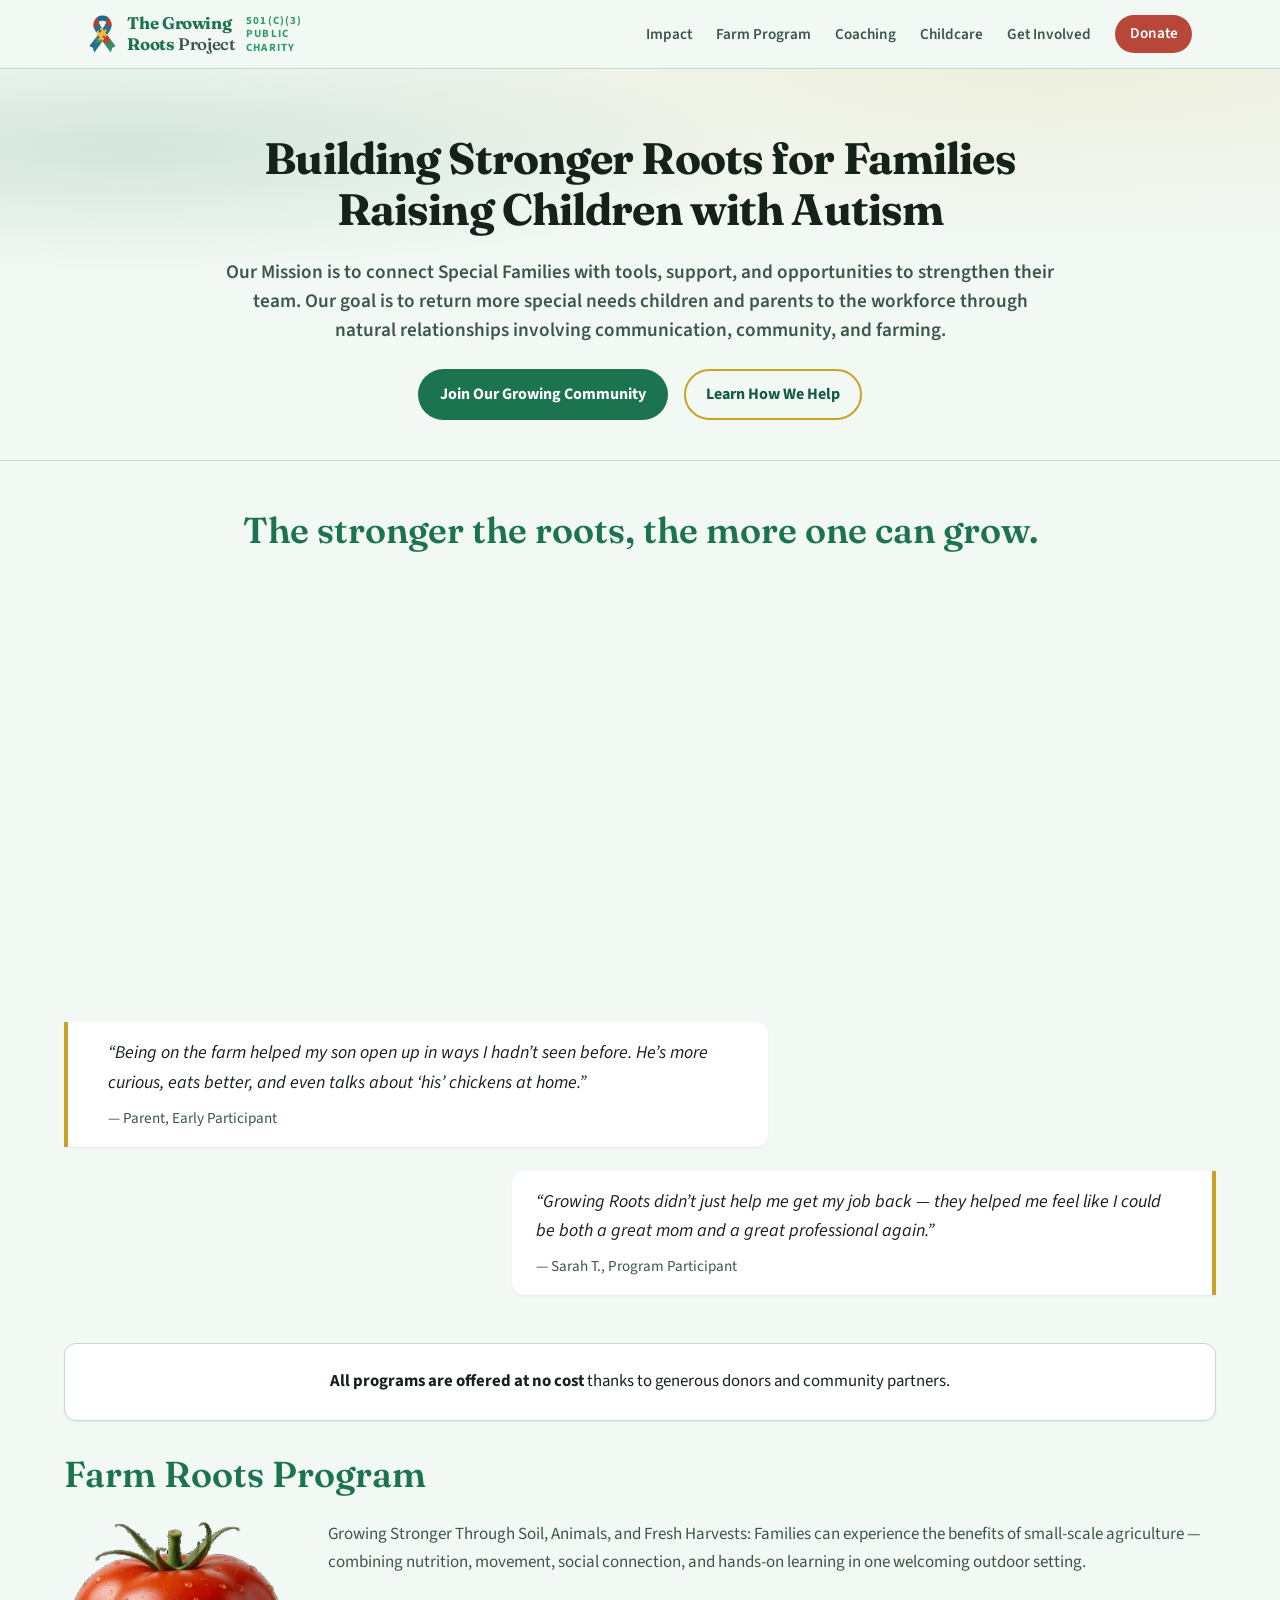
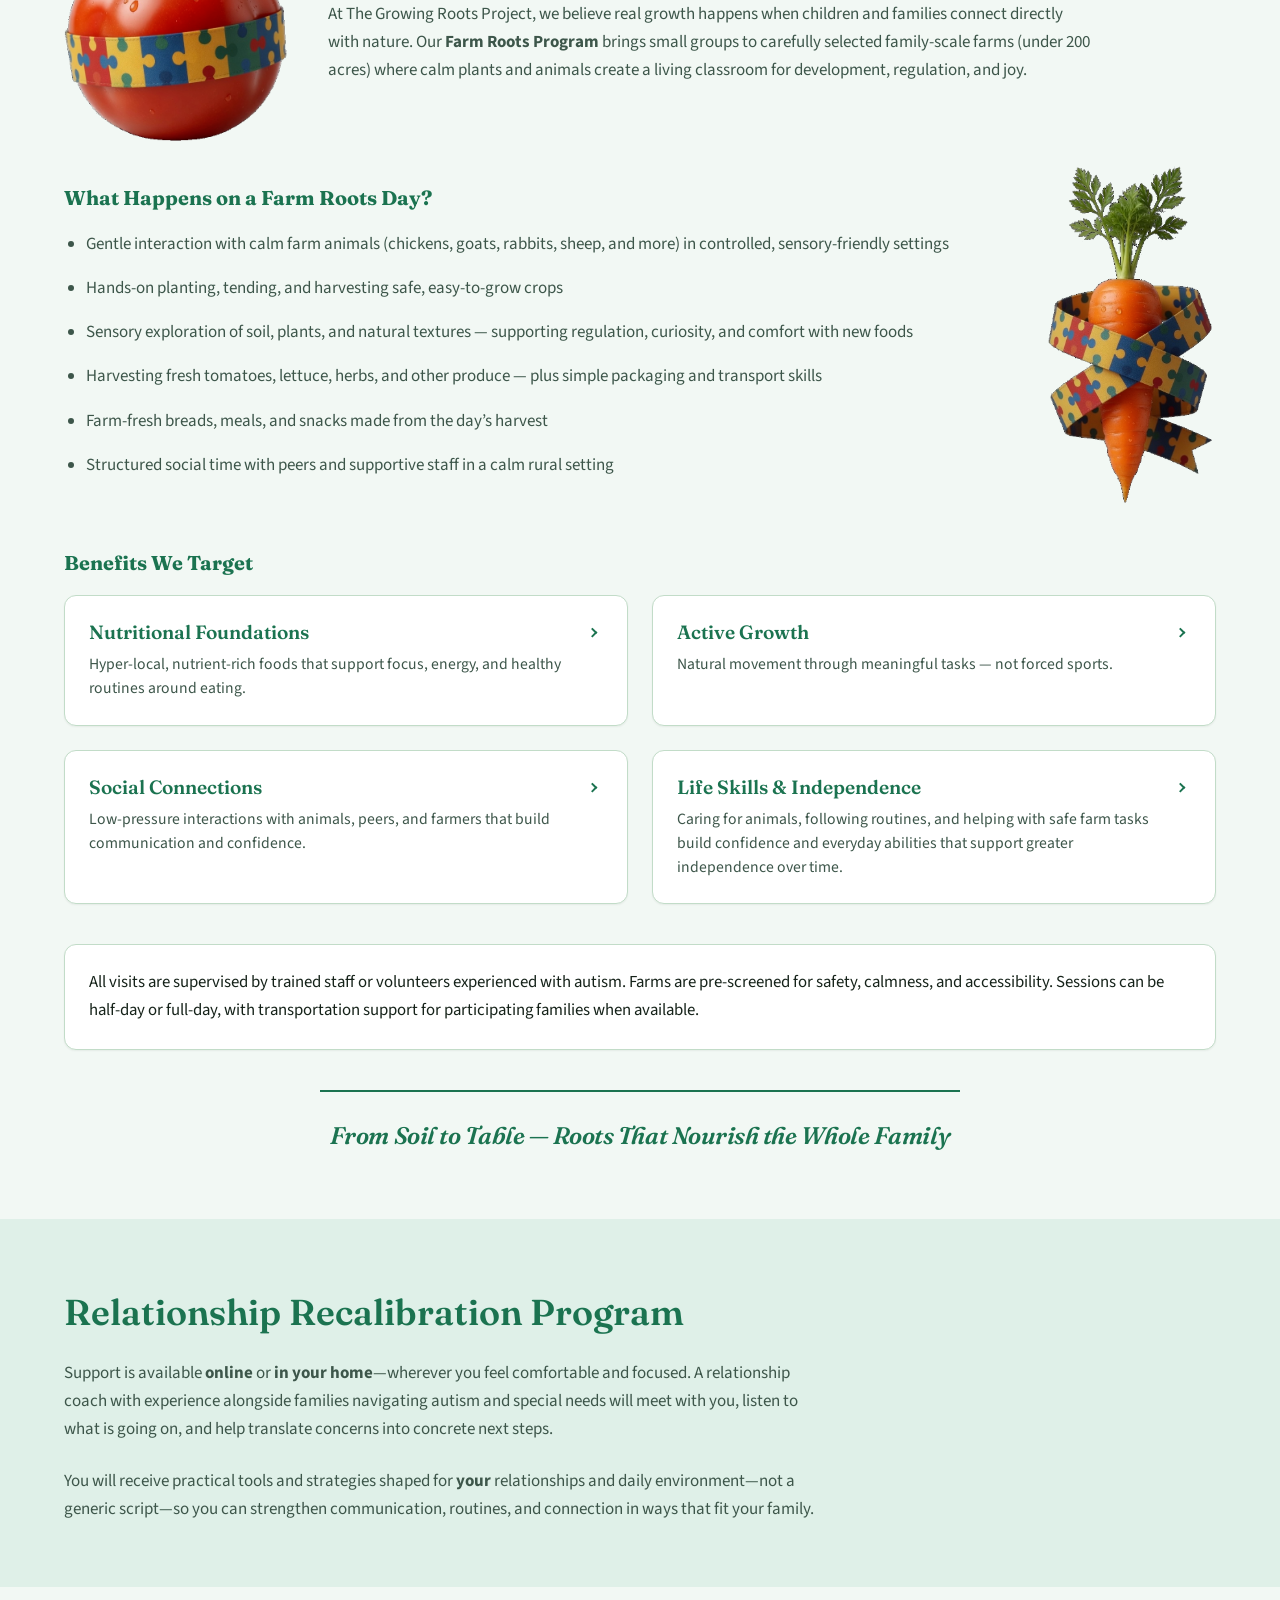
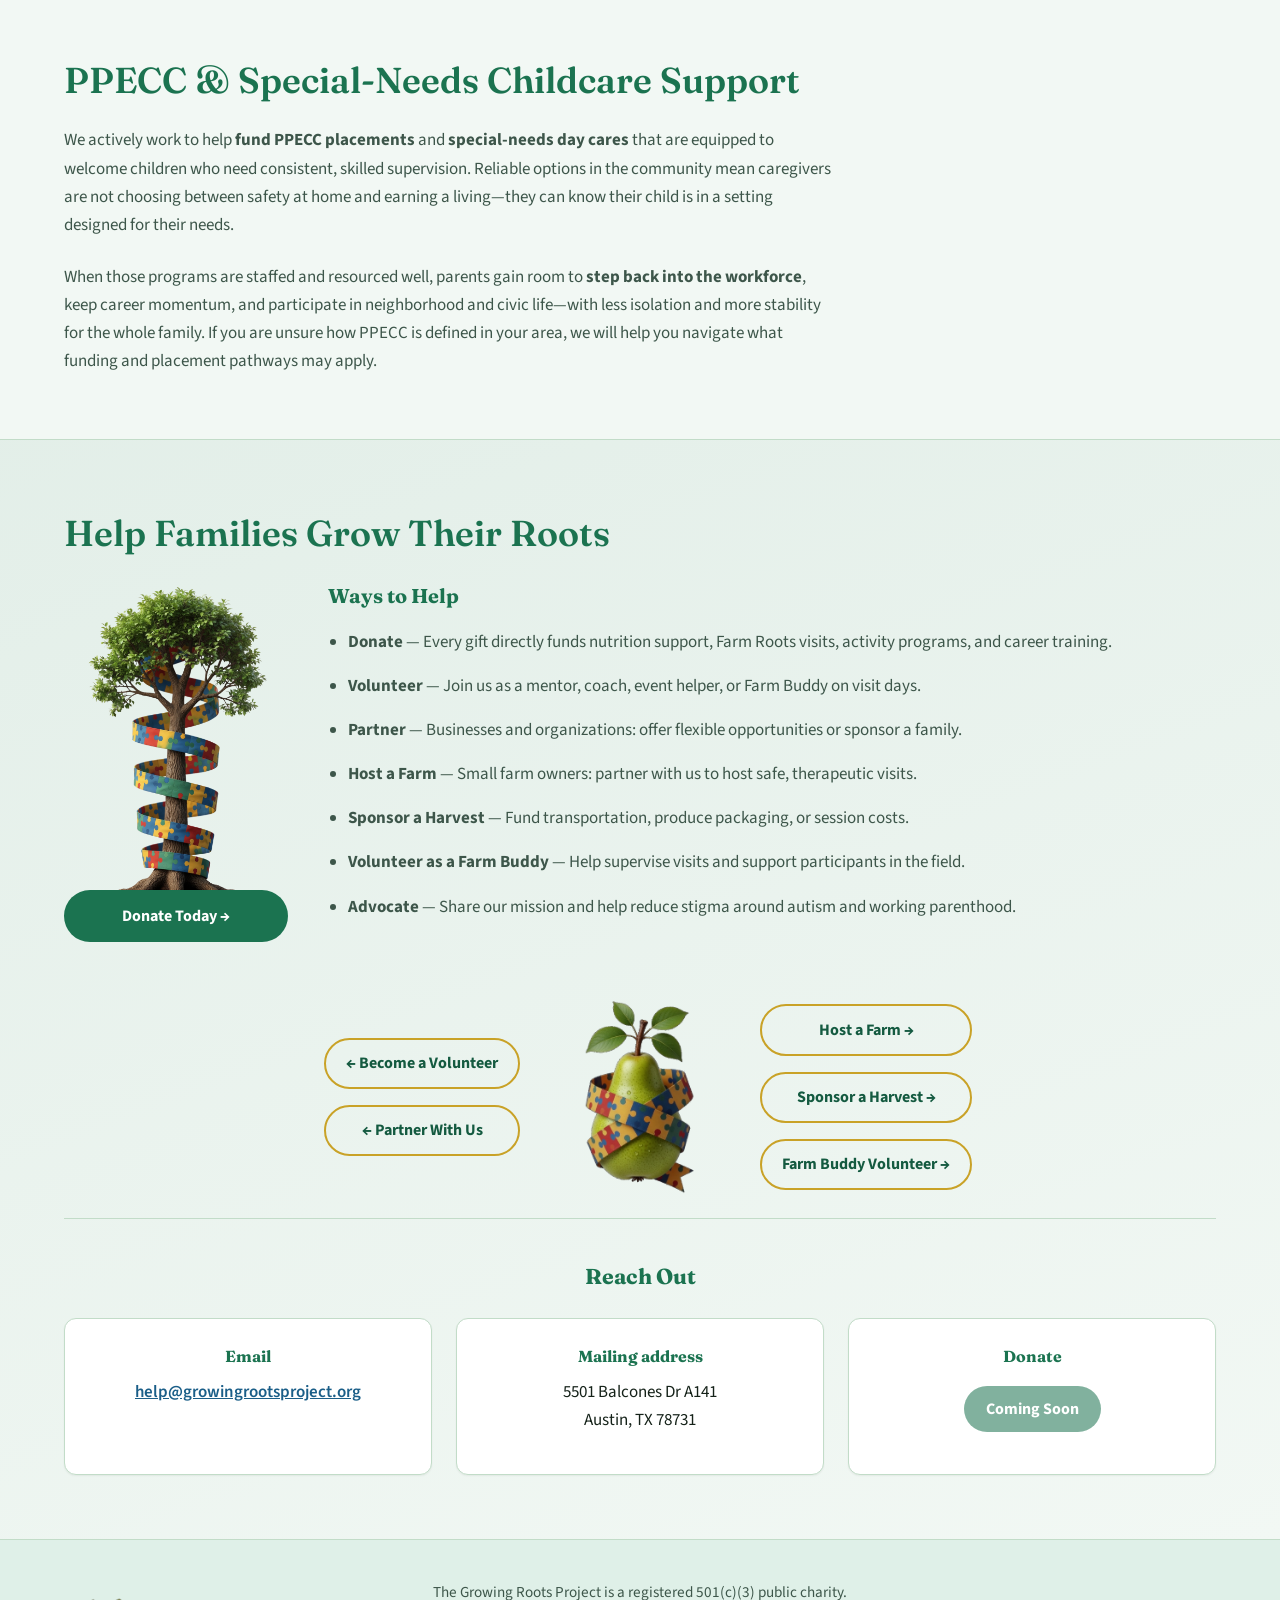
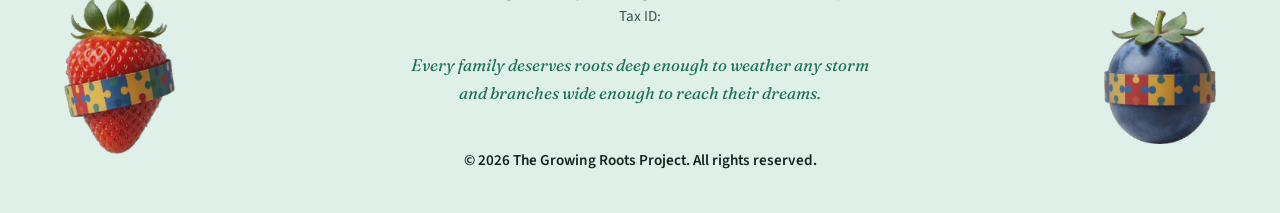
==== commit 1560e5a7: "better fruit" ====
--- a/index.html
+++ b/index.html
@@ -41,10 +41,10 @@
 
       <nav class="site-nav" id="site-nav" aria-label="Primary">
         <ul class="site-nav__list">
-          <li><a href="#farm-roots">Programs</a></li>
+          <li><a href="#impact">Impact</a></li>
+          <li><a href="#farm-roots">Farm Program</a></li>
           <li><a href="#relationship-recalibration">Coaching</a></li>
           <li><a href="#childcare-workforce-support">Childcare</a></li>
-          <li><a href="#impact">Impact</a></li>
           <li><a href="#get-involved">Get Involved</a></li>
           <li><a class="site-nav__cta" href="#donate">Donate</a></li>
         </ul>
@@ -373,15 +373,25 @@
           </div>
         </div>
 
-        <div class="cta-row" role="group" aria-label="Get involved">
-          <a class="button button--ghost" href="mailto:help@growingrootsproject.org?subject=Volunteer%20inquiry">Become a Volunteer →</a>
-          <a class="button button--ghost" href="mailto:help@growingrootsproject.org?subject=Partnership%20inquiry">Partner With Us →</a>
-        </div>
-
-        <div class="cta-row cta-row--farm" role="group" aria-label="Farm program actions">
-          <a class="button button--ghost" href="mailto:help@growingrootsproject.org?subject=Host%20a%20Farm">Host a Farm →</a>
-          <a class="button button--ghost" href="mailto:help@growingrootsproject.org?subject=Sponsor%20a%20Harvest">Sponsor a Harvest →</a>
-          <a class="button button--ghost" href="mailto:help@growingrootsproject.org?subject=Farm%20Buddy%20volunteer">Farm Buddy Volunteer →</a>
+        <div class="cta-with-pear-layout">
+          <div class="cta-with-pear-layout__column cta-with-pear-layout__column--start" role="group" aria-label="Volunteer and partnership">
+            <a class="button button--ghost" href="mailto:help@growingrootsproject.org?subject=Volunteer%20inquiry">← Become a Volunteer</a>
+            <a class="button button--ghost" href="mailto:help@growingrootsproject.org?subject=Partnership%20inquiry">← Partner With Us</a>
+          </div>
+          <figure class="cta-with-pear-layout__figure" aria-hidden="true">
+            <img
+              class="cta-with-pear-layout__img"
+              src="images/fruits/pear.png"
+              alt=""
+              loading="lazy"
+              decoding="async"
+            />
+          </figure>
+          <div class="cta-with-pear-layout__column cta-with-pear-layout__column--end" role="group" aria-label="Farm program actions">
+            <a class="button button--ghost" href="mailto:help@growingrootsproject.org?subject=Host%20a%20Farm">Host a Farm →</a>
+            <a class="button button--ghost" href="mailto:help@growingrootsproject.org?subject=Sponsor%20a%20Harvest">Sponsor a Harvest →</a>
+            <a class="button button--ghost" href="mailto:help@growingrootsproject.org?subject=Farm%20Buddy%20volunteer">Farm Buddy Volunteer →</a>
+          </div>
         </div>
 
         <div class="contact-block" id="contact" aria-labelledby="contact-heading">
@@ -397,8 +407,7 @@
             </div>
             <div class="contact-card" id="donate">
               <h4 class="contact-card__title">Donate</h4>
-              <p>Online giving link coming soon.</p>
-              <button type="button" class="button button--primary" disabled>Give online <span class="placeholder-inline">(configure)</span></button>
+              <button type="button" class="button button--primary" disabled>Coming Soon</button>
             </div>
           </div>
         </div>
@@ -407,16 +416,24 @@
   </main>
 
   <footer class="site-footer">
-    <div class="site-footer__inner">
-      <p class="site-footer__mission">
-        The Growing Roots Project is a registered 501(c)(3) public charity.<br />
-        Tax ID:
-      </p>
-      <p class="site-footer__closing">
-        Every family deserves roots deep enough to weather any storm<br />
-        and branches wide enough to reach their dreams.
-      </p>
-      <p class="site-footer__brand">&copy; <span id="footer-year"></span> The Growing Roots Project. All rights reserved.</p>
+    <div class="site-footer__layout">
+      <div class="site-footer__flank" aria-hidden="true">
+        <img src="images/fruits/strawberry.png" alt="" loading="lazy" decoding="async" />
+      </div>
+      <div class="site-footer__inner">
+        <p class="site-footer__mission">
+          The Growing Roots Project is a registered 501(c)(3) public charity.<br />
+          Tax ID:
+        </p>
+        <p class="site-footer__closing">
+          Every family deserves roots deep enough to weather any storm<br />
+          and branches wide enough to reach their dreams.
+        </p>
+        <p class="site-footer__brand">&copy; <span id="footer-year"></span> The Growing Roots Project. All rights reserved.</p>
+      </div>
+      <div class="site-footer__flank site-footer__flank--end" aria-hidden="true">
+        <img src="images/fruits/blueberry.png" alt="" loading="lazy" decoding="async" />
+      </div>
     </div>
   </footer>
 
--- a/css/styles.css
+++ b/css/styles.css
@@ -449,6 +449,10 @@
   #farm-roots .farm-day-layout {
     grid-template-columns: 1fr minmax(0, 10.5rem);
   }
+
+  #farm-roots .farm-day-layout__figure {
+    margin-top: calc(-1 * var(--space-xl));
+  }
 }
 
 .farm-day-layout__figure {
@@ -814,17 +818,72 @@
   max-width: none;
 }
 
-.cta-row {
+.cta-with-pear-layout {
+  display: grid;
+  gap: var(--space-lg);
+  align-items: start;
+}
+
+.cta-with-pear-layout__column {
   display: flex;
-  flex-wrap: wrap;
+  flex-direction: column;
   gap: var(--space-sm);
-  justify-content: center;
-  margin-bottom: var(--space-xl);
-}
-
-.cta-row--farm {
-  margin-top: calc(var(--space-md) * -1);
-  margin-bottom: var(--space-xl);
+  align-items: stretch;
+  min-width: 0;
+}
+
+#get-involved .cta-with-pear-layout__column {
+  max-width: 18rem;
+  margin-inline: auto;
+}
+
+.cta-with-pear-layout__figure {
+  margin: 0;
+  line-height: 0;
+}
+
+.cta-with-pear-layout__img {
+  width: 100%;
+  max-width: 7rem;
+  height: auto;
+  display: block;
+  margin-inline: auto;
+  object-fit: contain;
+}
+
+#get-involved .cta-with-pear-layout__column .button {
+  width: 100%;
+}
+
+@media (min-width: 48rem) {
+  #get-involved .cta-with-pear-layout {
+    grid-template-columns: minmax(0, 1fr) minmax(0, 7rem) minmax(0, 1fr);
+    gap: var(--space-xl);
+    align-items: center;
+  }
+
+  #get-involved .cta-with-pear-layout__column {
+    max-width: none;
+    margin-inline: 0;
+  }
+
+  #get-involved .cta-with-pear-layout__column--start {
+    justify-self: end;
+    align-items: flex-end;
+  }
+
+  #get-involved .cta-with-pear-layout__column--end {
+    justify-self: start;
+    align-items: flex-start;
+  }
+
+  #get-involved .cta-with-pear-layout__column .button {
+    max-width: 18rem;
+  }
+
+  #get-involved .cta-with-pear-layout__img {
+    margin-inline: auto;
+  }
 }
 
 .contact-block {
@@ -1199,34 +1258,52 @@
 
 /* Footer */
 .site-footer {
-  position: relative;
-  isolation: isolate;
   padding: var(--space-lg) var(--space-md);
-  padding-bottom: calc(var(--space-xl) + 4rem);
   border-top: 1px solid var(--color-border);
   background-color: var(--color-muted);
-  overflow: hidden;
-}
-
-.site-footer::before {
-  content: "";
-  position: absolute;
-  left: 50%;
-  bottom: 0;
-  transform: translateX(-50%);
-  width: min(52rem, 100%);
-  height: clamp(10rem, 28vw, 18rem);
-  background: url("../images/growing-tree.png") no-repeat center bottom / contain;
-  opacity: 0.35;
-  z-index: 0;
-  pointer-events: none;
+}
+
+.site-footer__layout {
+  display: grid;
+  gap: var(--space-md);
+  align-items: center;
+  justify-items: center;
+  max-width: var(--max-width);
+  margin-inline: auto;
+}
+
+@media (min-width: 48rem) {
+  .site-footer__layout {
+    grid-template-columns: minmax(0, 7rem) minmax(0, 1fr) minmax(0, 7rem);
+  }
+
+  .site-footer__inner {
+    justify-self: center;
+    width: 100%;
+  }
+}
+
+.site-footer__flank {
+  display: flex;
+  flex-direction: column;
+  gap: var(--space-sm);
+  justify-content: center;
+  align-items: center;
+  min-width: 0;
+}
+
+.site-footer__flank img {
+  width: 100%;
+  max-width: 7rem;
+  height: auto;
+  display: block;
+  object-fit: contain;
+  opacity: 0.92;
 }
 
 .site-footer__inner {
-  position: relative;
-  z-index: 1;
   max-width: var(--max-width);
-  margin: 0 auto;
+  margin-inline: auto;
   text-align: center;
 }
 
@@ -1304,12 +1381,8 @@
     font-size: 0.85em;
   }
 
-  .site-footer::before {
-    display: none;
-  }
-
-  .hero--texture::after {
-    display: none;
+  .site-footer__flank {
+    display: none !important;
   }
 
   .site-footer {
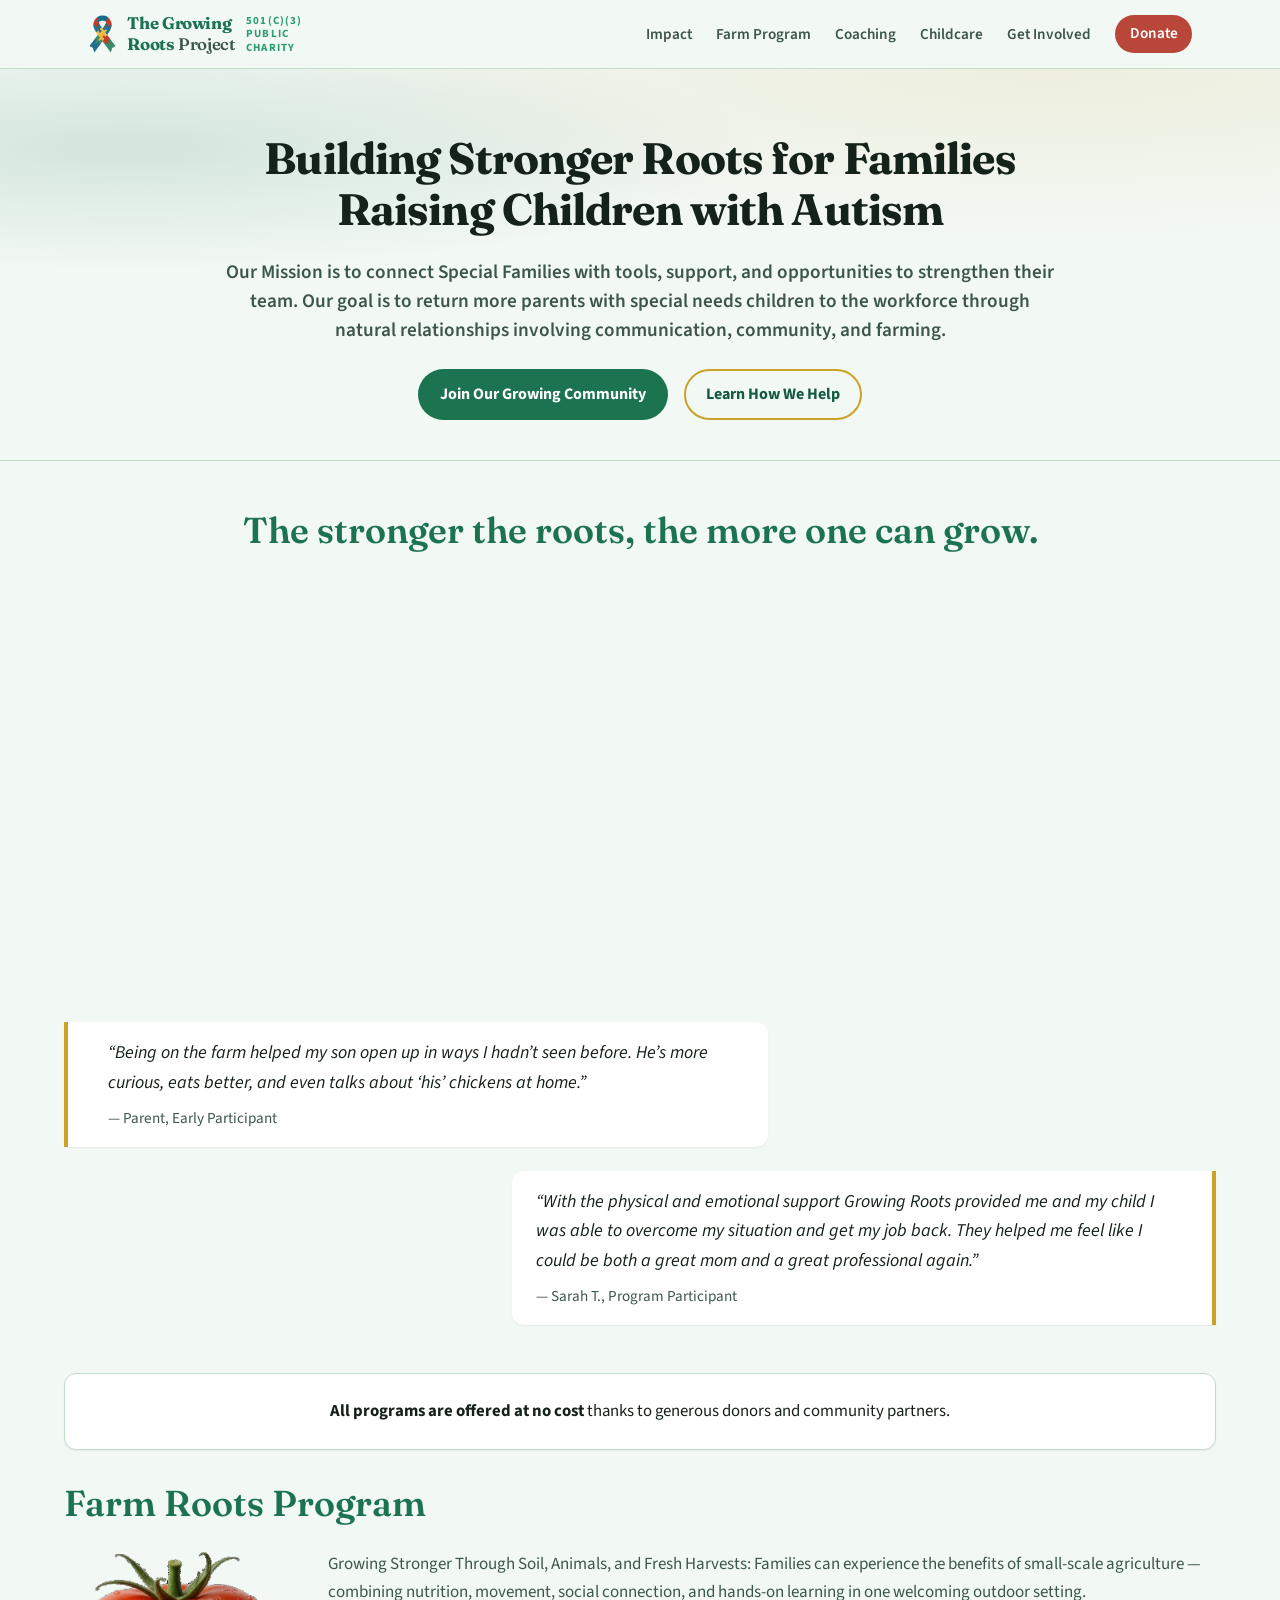
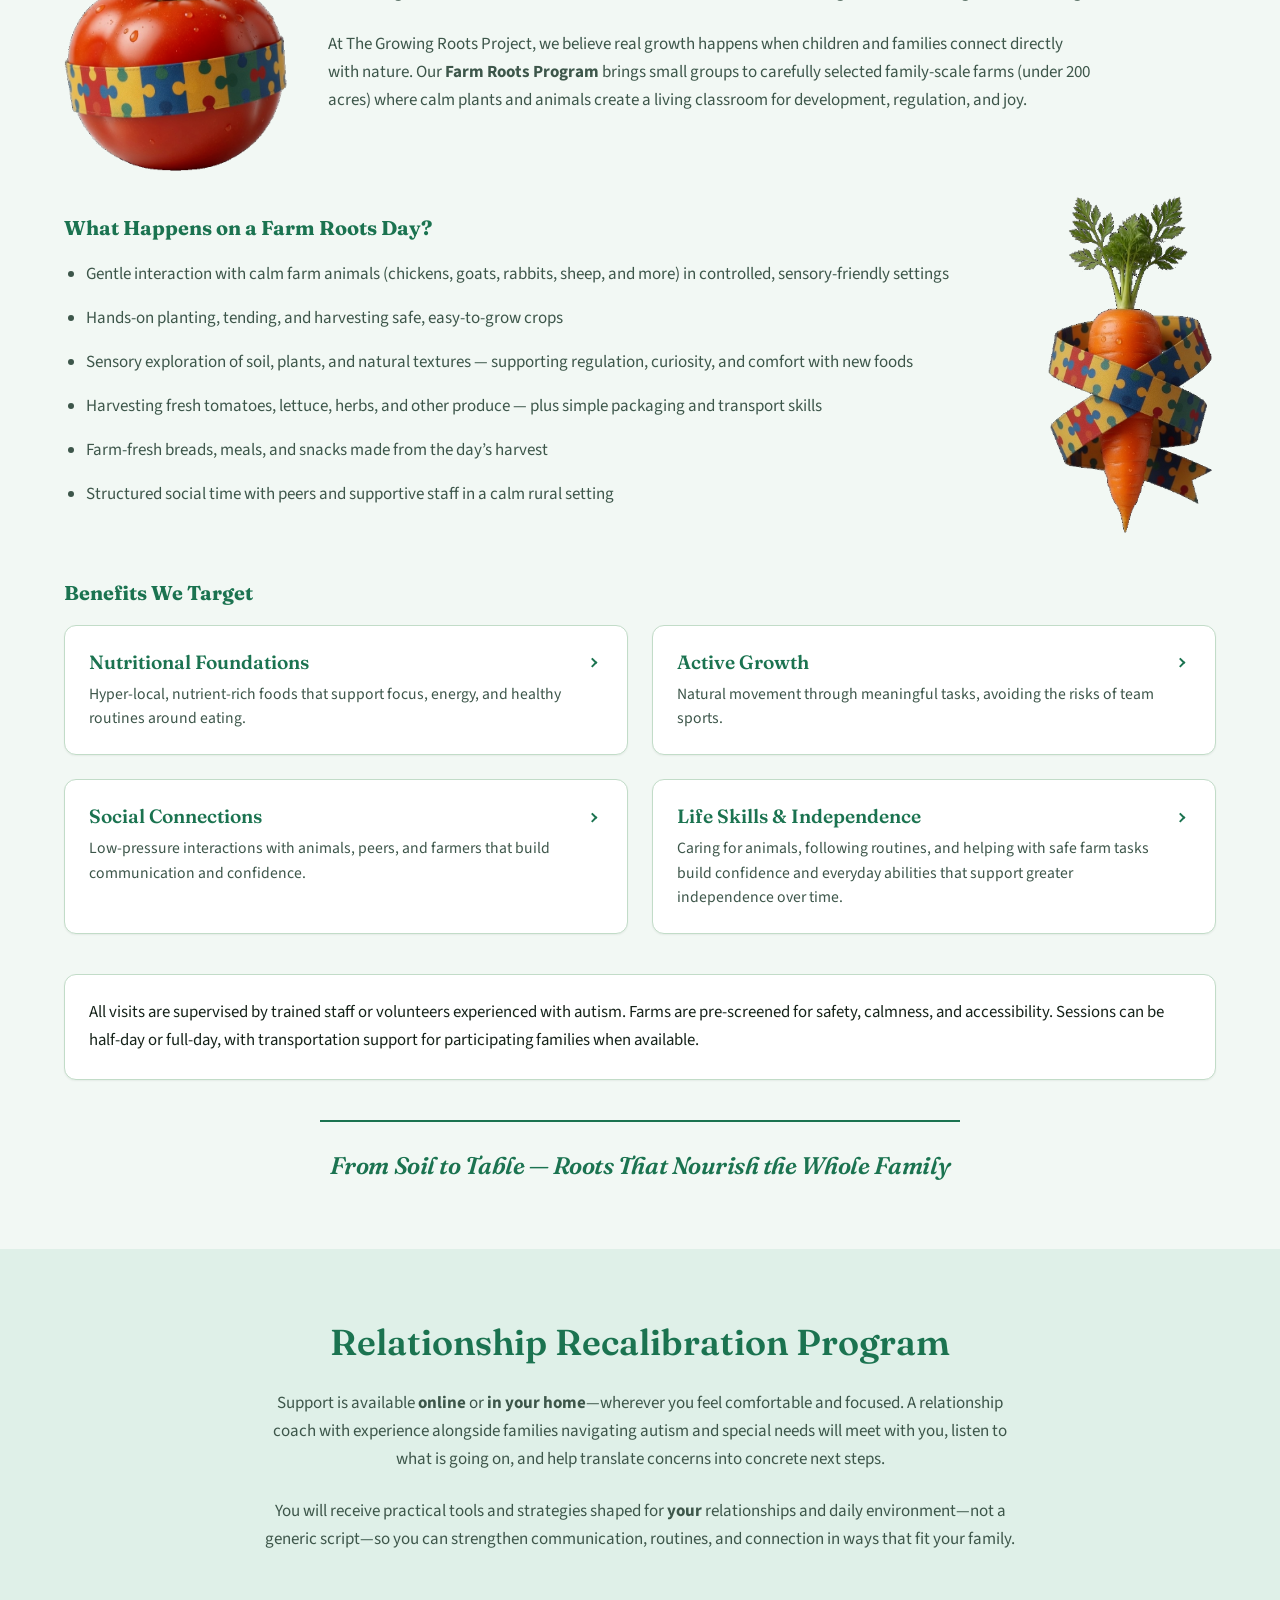
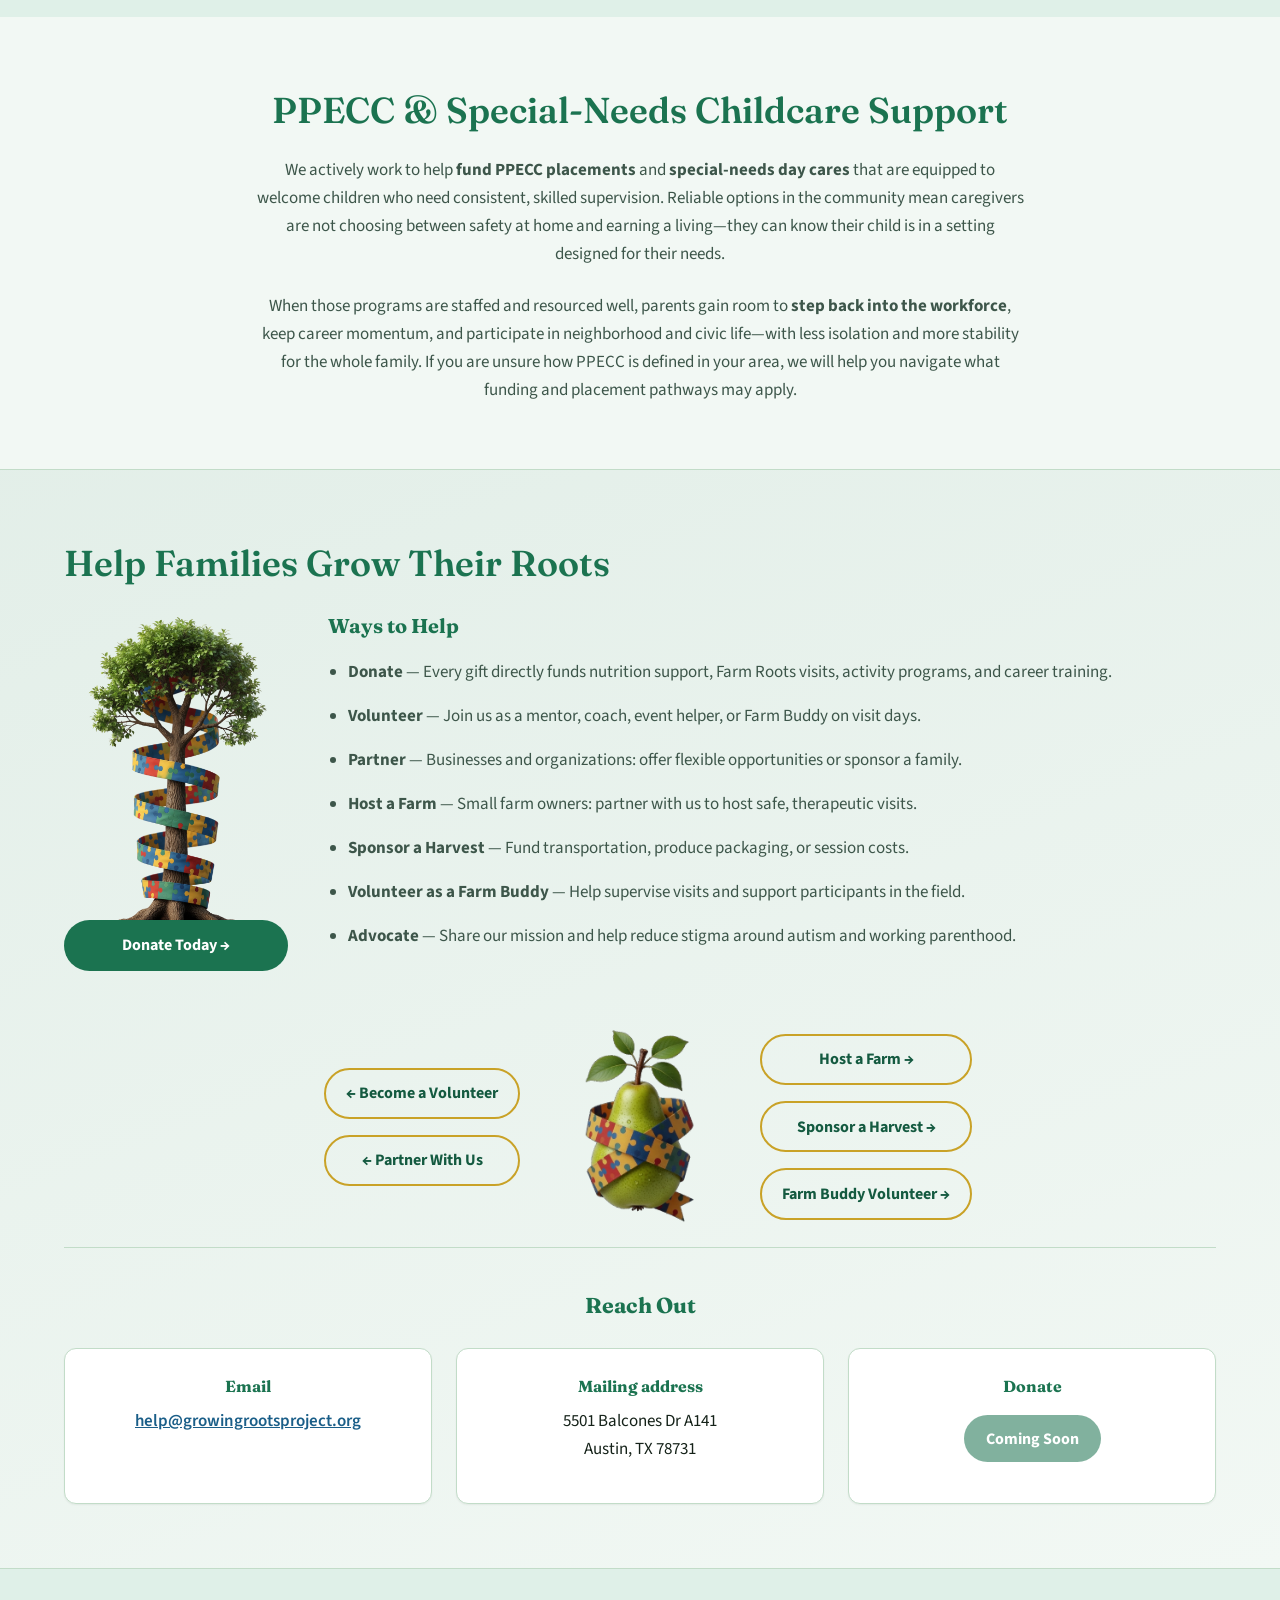
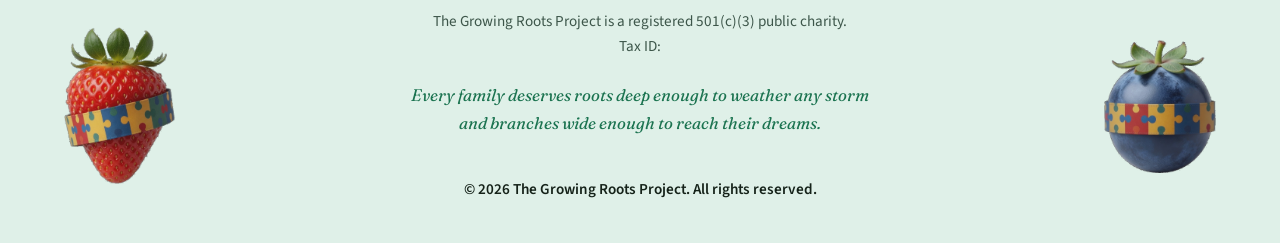
==== commit 53ce2a6e: "better words" ====
--- a/index.html
+++ b/index.html
@@ -59,7 +59,7 @@
       <div class="hero__inner hero__inner--wide">
         <h1 id="hero-heading">Building Stronger Roots for Families Raising Children with Autism</h1>
         <p class="hero__subhead">
-          Our Mission is to connect Special Families with tools, support, and opportunities to strengthen their team. Our goal is to return more special needs children and parents to the workforce through natural relationships involving communication, community, and farming.
+          Our Mission is to connect Special Families with tools, support, and opportunities to strengthen their team. Our goal is to return more parents with special needs children to the workforce through natural relationships involving communication, community, and farming.
         </p>
         <div class="hero__actions">
           <a class="button button--primary" href="#get-involved">Join Our Growing Community</a>
@@ -181,7 +181,7 @@
 
           <figure class="testimonial testimonial--end">
             <blockquote>
-              <p>“Growing Roots didn’t just help me get my job back — they helped me feel like I could be both a great mom and a great professional again.”</p>
+              <p>“With the physical and emotional support Growing Roots provided me and my child I was able to overcome my situation and get my job back. They helped me feel like I could be both a great mom and a great professional again.”</p>
               <footer class="testimonial__cite">— Sarah T., Program Participant</footer>
             </blockquote>
           </figure>
@@ -262,7 +262,7 @@
             <summary class="benefits-accordion__summary">
               <span class="benefits-accordion__summary-inner">
                 <span class="benefits-accordion__title"><strong>Active Growth</strong></span>
-                <span class="benefits-accordion__lead">Natural movement through meaningful tasks — not forced sports.</span>
+                <span class="benefits-accordion__lead">Natural movement through meaningful tasks, avoiding the risks of team sports.</span>
               </span>
               <span class="benefits-accordion__chevron" aria-hidden="true"></span>
             </summary>
--- a/css/styles.css
+++ b/css/styles.css
@@ -355,6 +355,16 @@
   color: var(--color-link-hover);
 }
 
+#relationship-recalibration .section__inner,
+#childcare-workforce-support .section__inner {
+  text-align: center;
+}
+
+#relationship-recalibration .prose,
+#childcare-workforce-support .prose {
+  margin-inline: auto;
+}
+
 .tagline {
   margin: var(--space-lg) 0 0;
   padding: var(--space-md) 0 0;
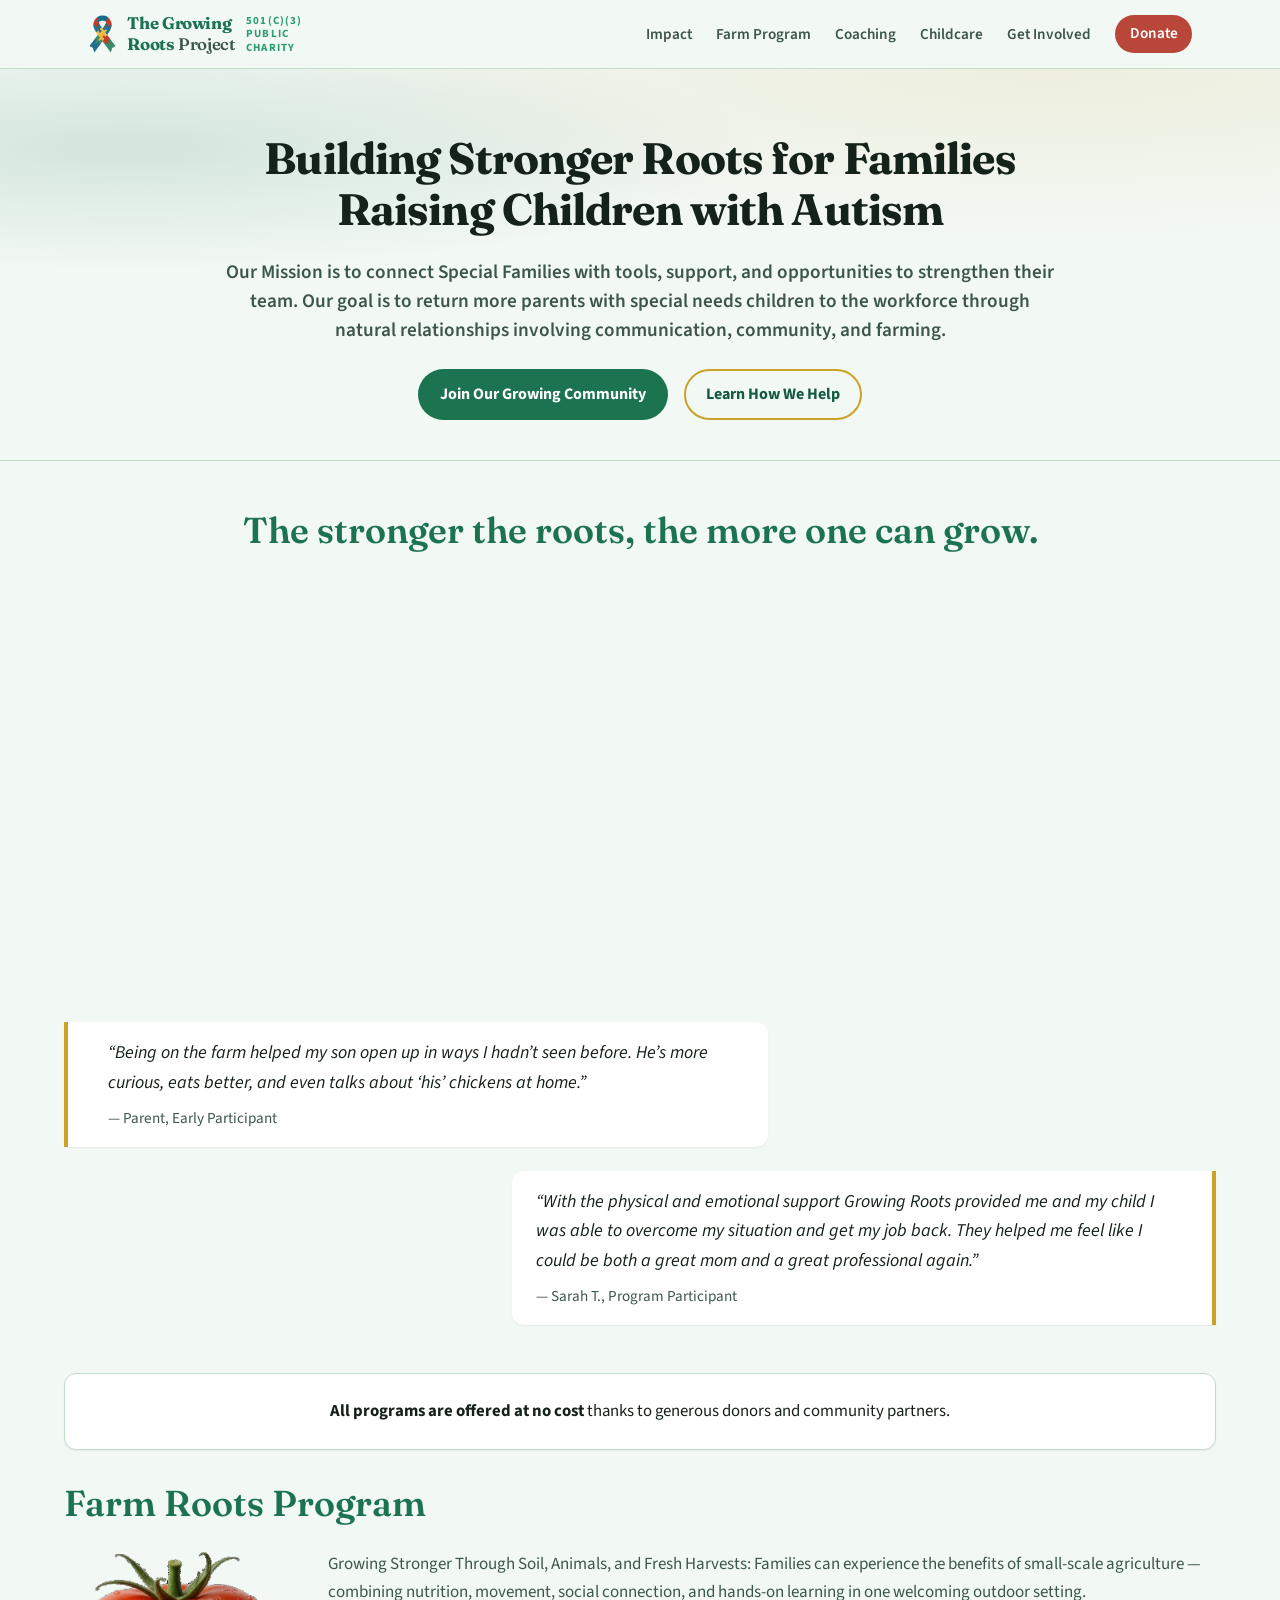
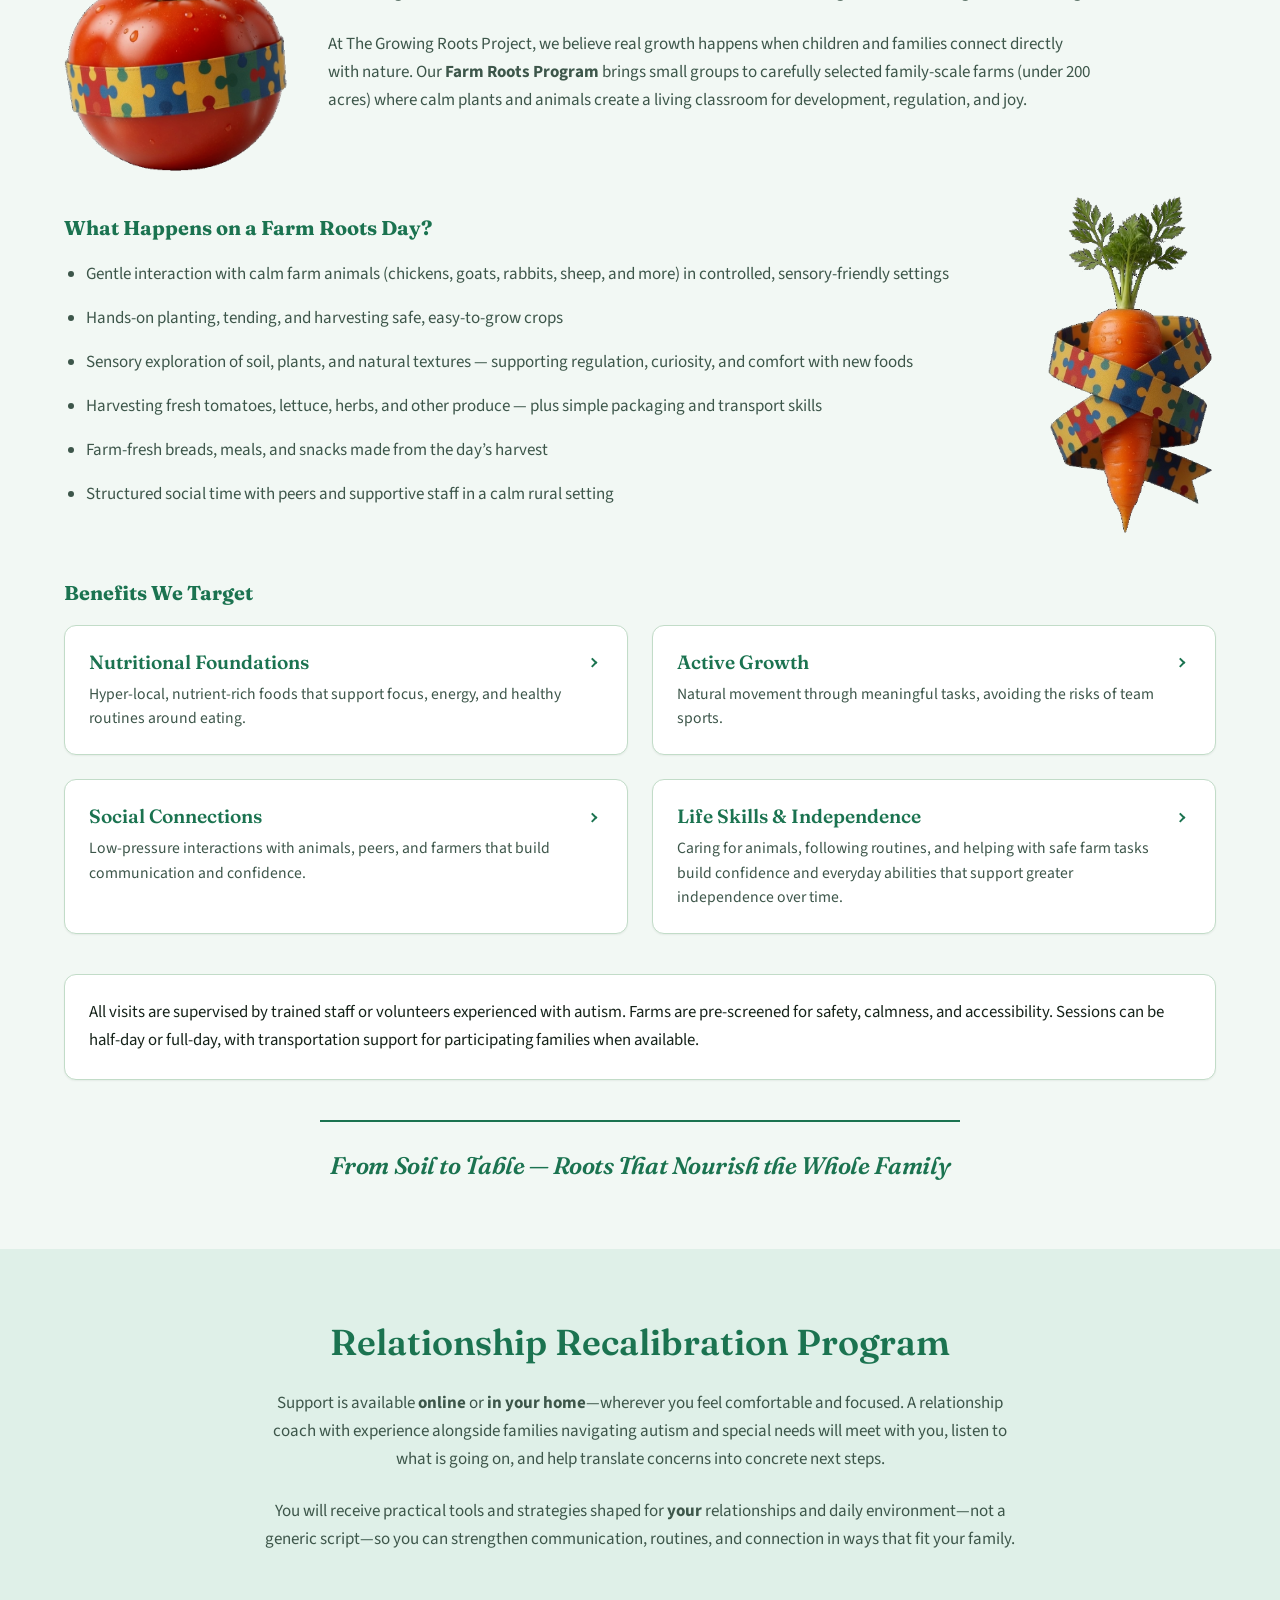
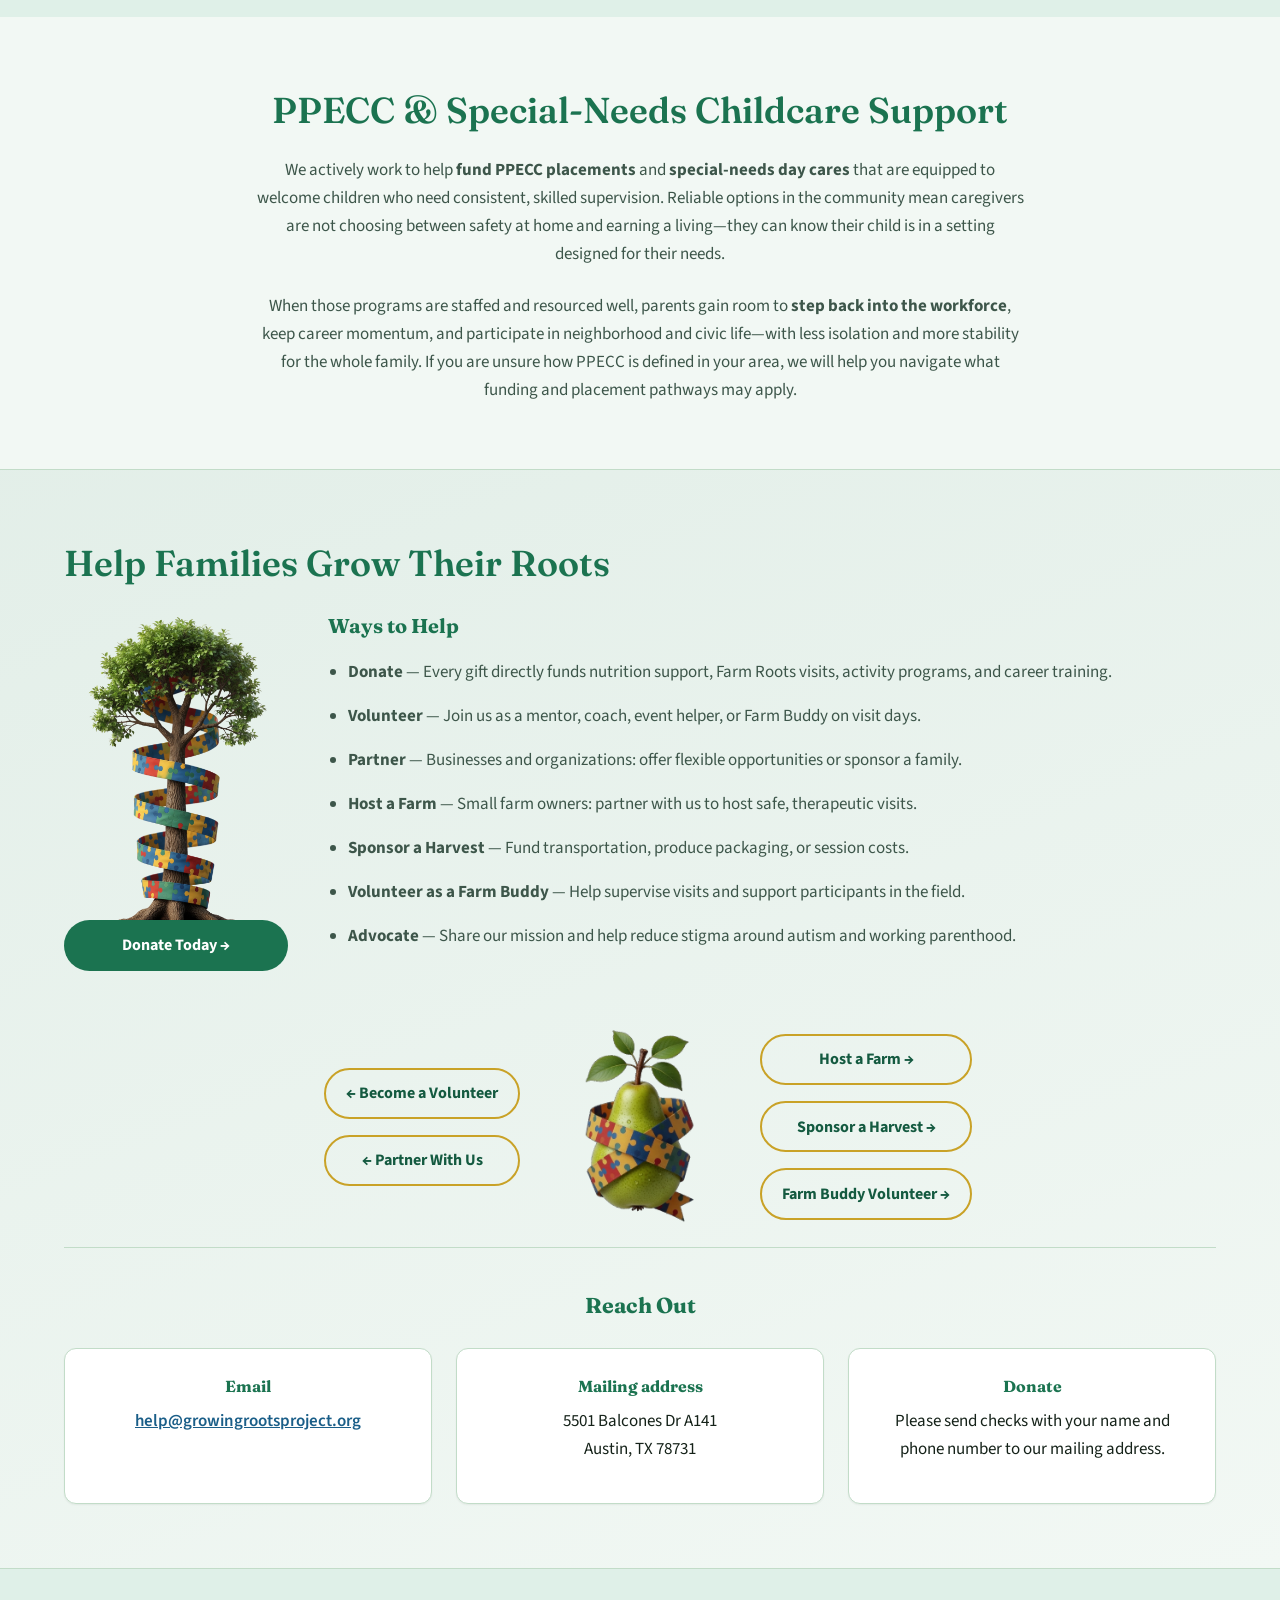
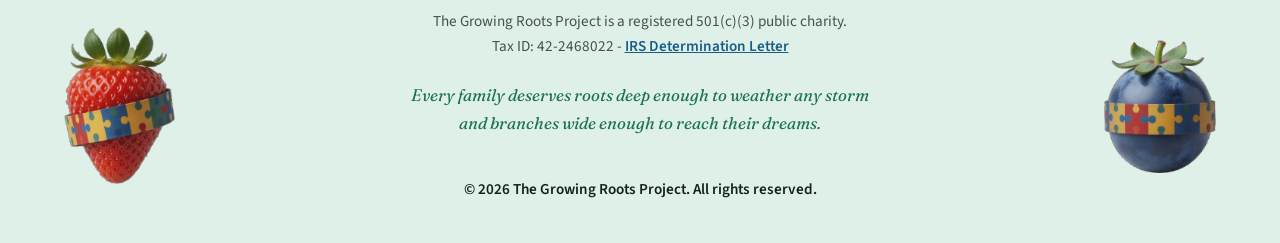
==== commit 1c3c0278: "IRS letter" ====
--- a/index.html
+++ b/index.html
@@ -407,7 +407,7 @@
             </div>
             <div class="contact-card" id="donate">
               <h4 class="contact-card__title">Donate</h4>
-              <button type="button" class="button button--primary" disabled>Coming Soon</button>
+              <p>Please send checks with your name and phone number to our mailing address.</p>
             </div>
           </div>
         </div>
@@ -423,7 +423,7 @@
       <div class="site-footer__inner">
         <p class="site-footer__mission">
           The Growing Roots Project is a registered 501(c)(3) public charity.<br />
-          Tax ID:
+          Tax ID: 42-2468022 - <a href="42-2468022_IRS_2025.pdf" target="_blank" rel="noopener noreferrer">IRS Determination Letter</a>
         </p>
         <p class="site-footer__closing">
           Every family deserves roots deep enough to weather any storm<br />
--- a/css/styles.css
+++ b/css/styles.css
@@ -1325,6 +1325,15 @@
   line-height: 1.6;
 }
 
+.site-footer__mission a {
+  color: var(--color-link);
+  font-weight: 600;
+}
+
+.site-footer__mission a:hover {
+  color: var(--color-link-hover);
+}
+
 .site-footer__closing {
   margin: 0 auto var(--space-lg);
   max-width: 40rem;
